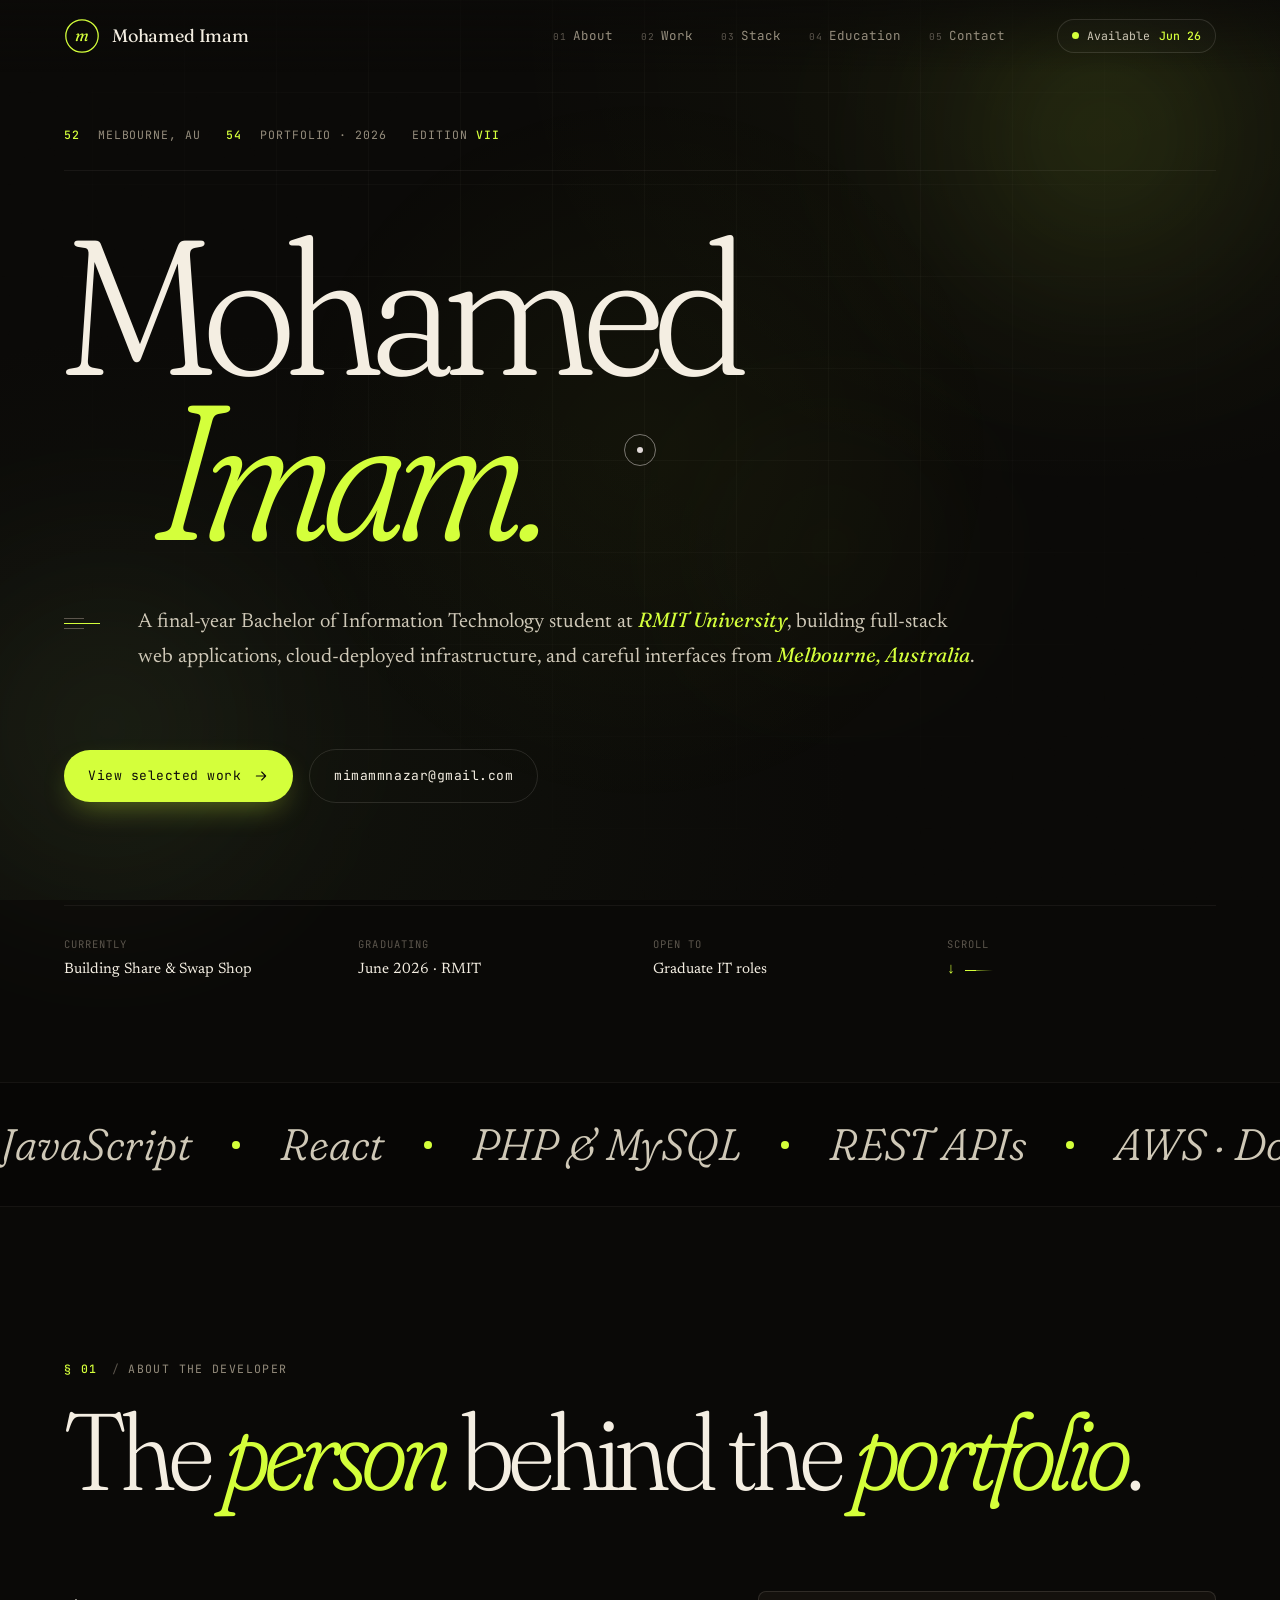
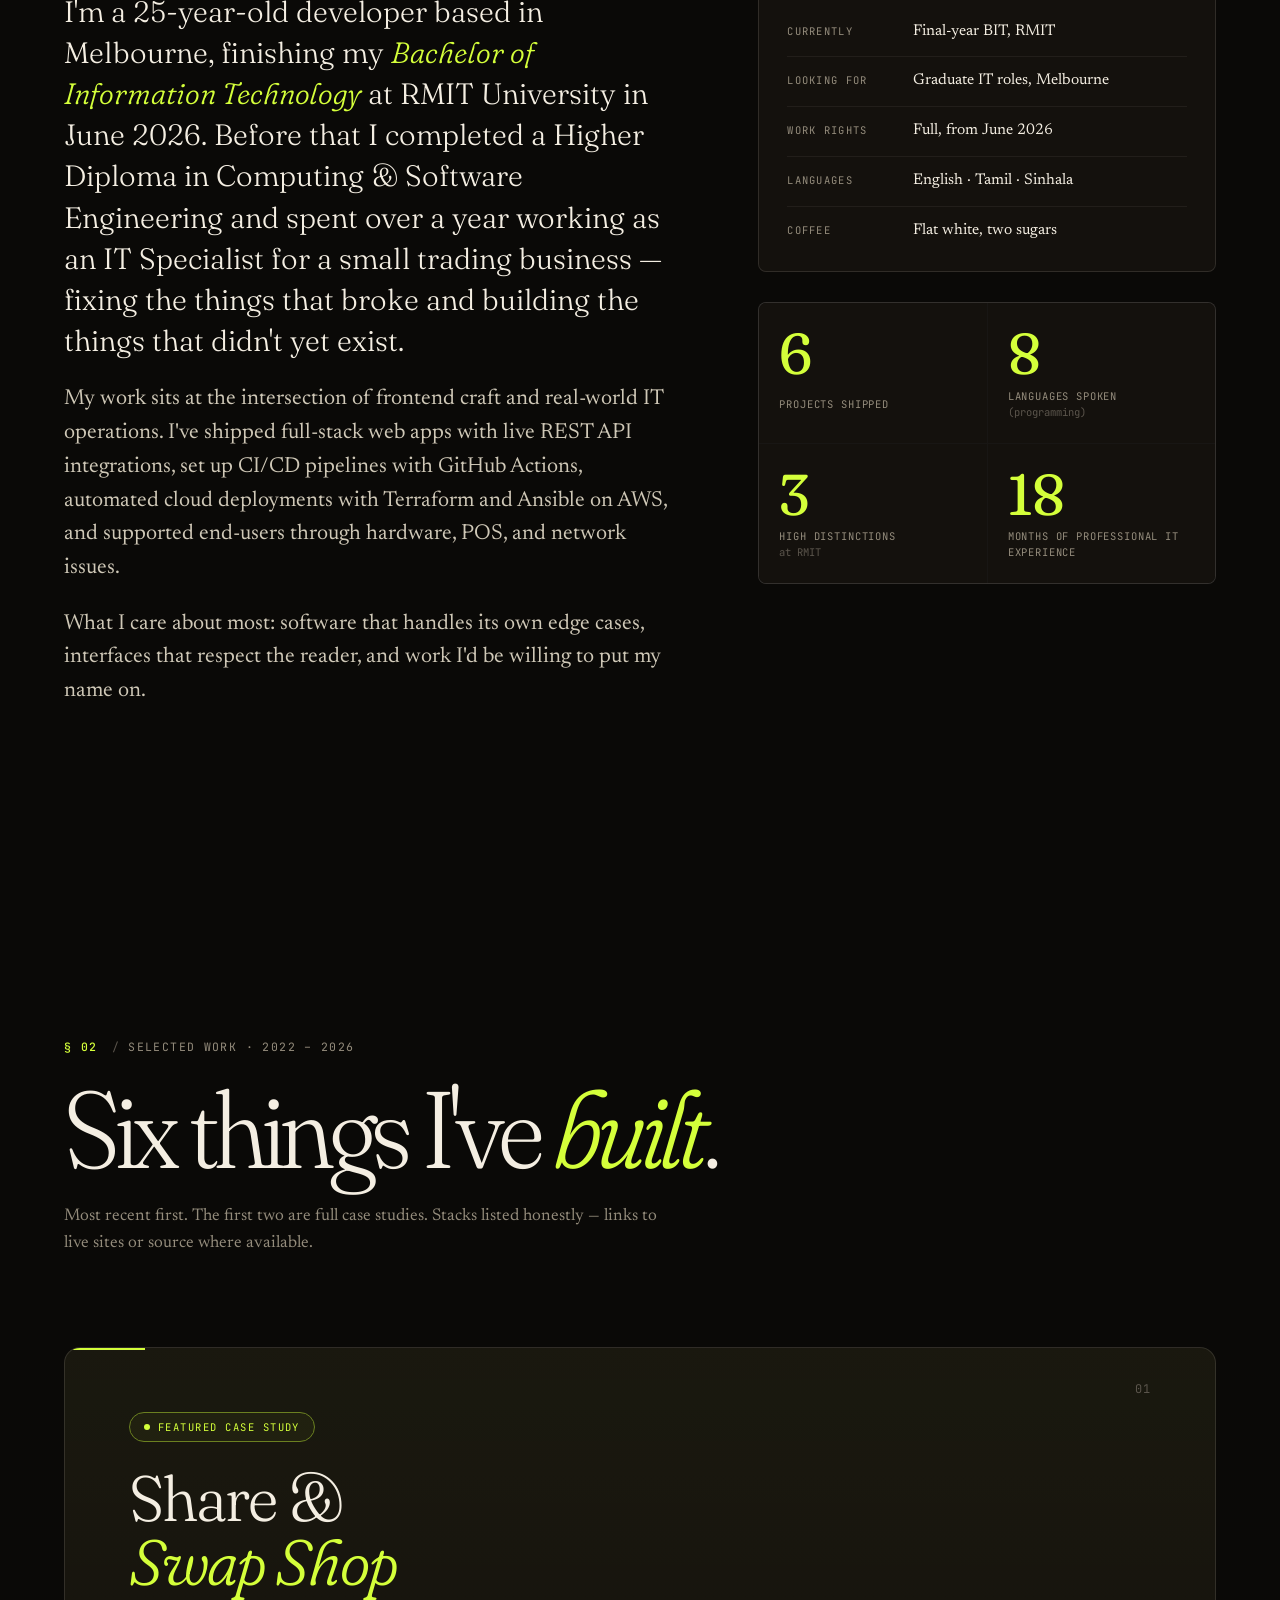
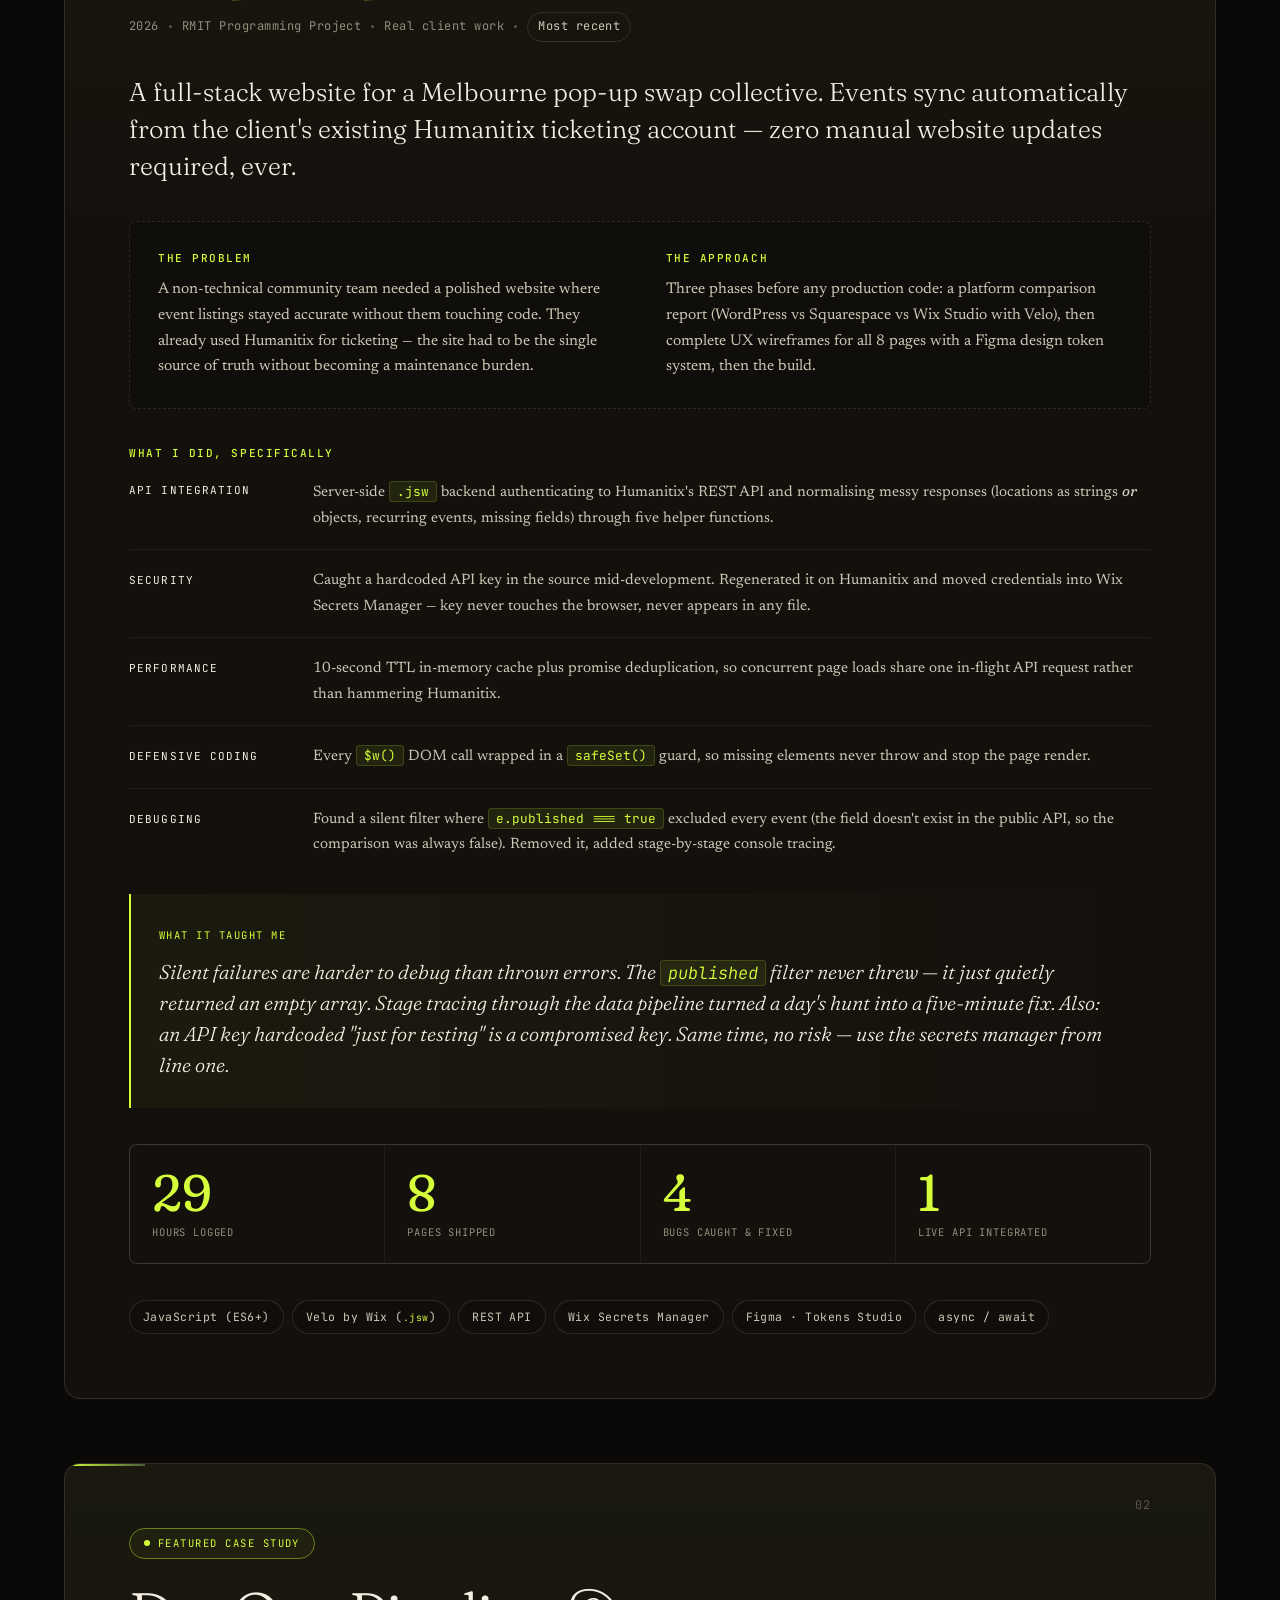
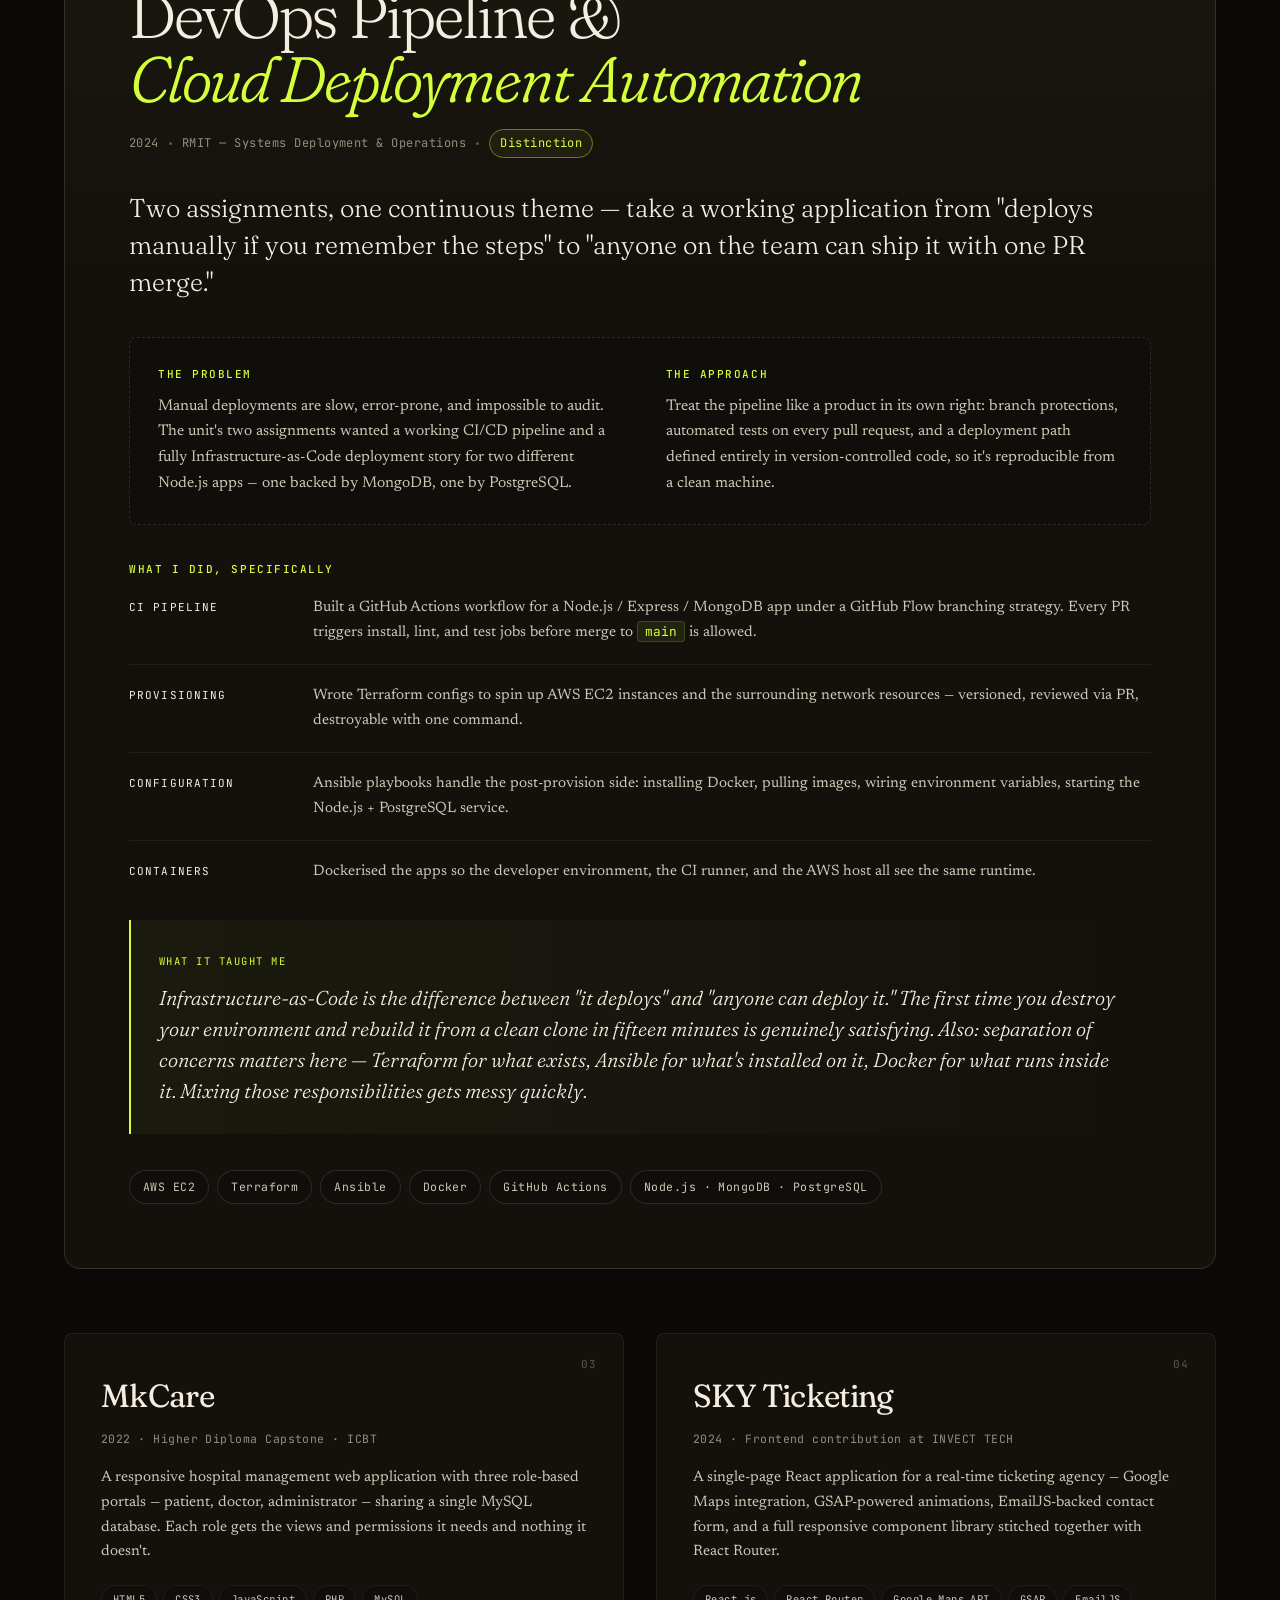
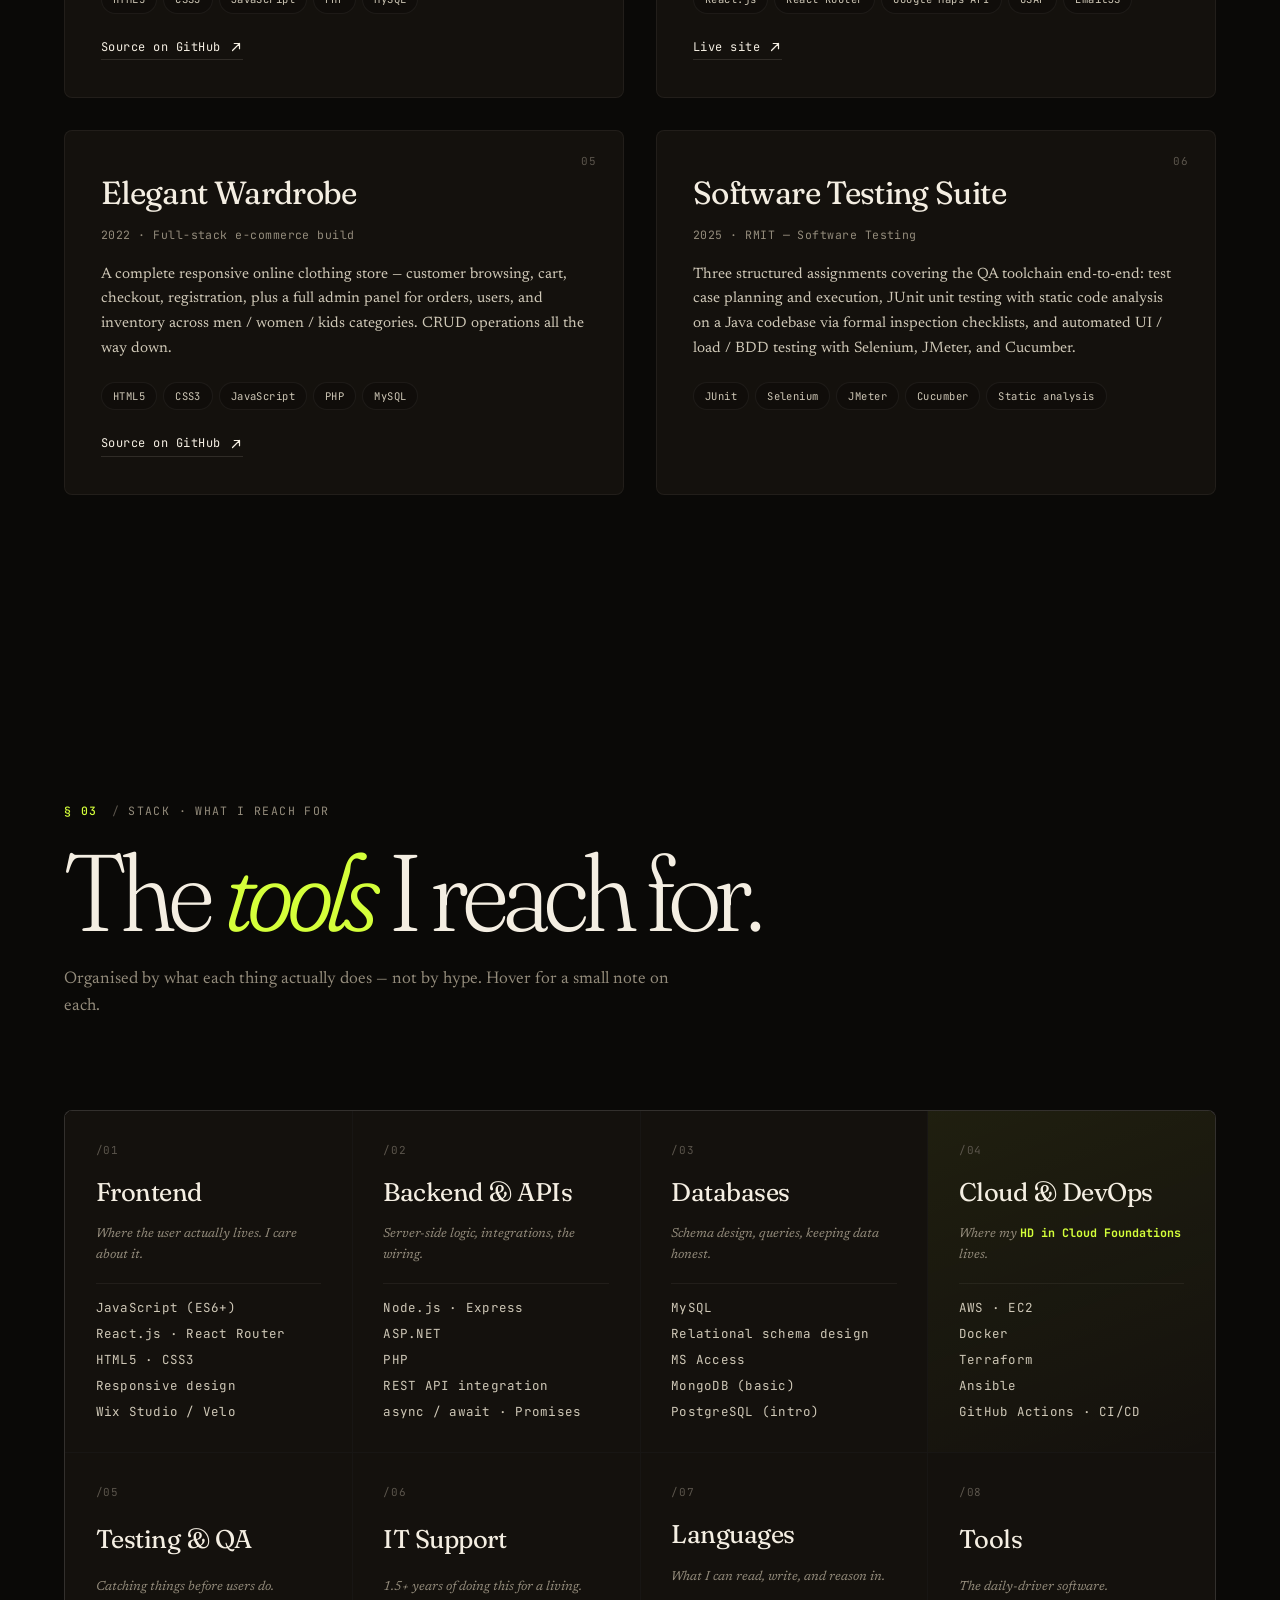
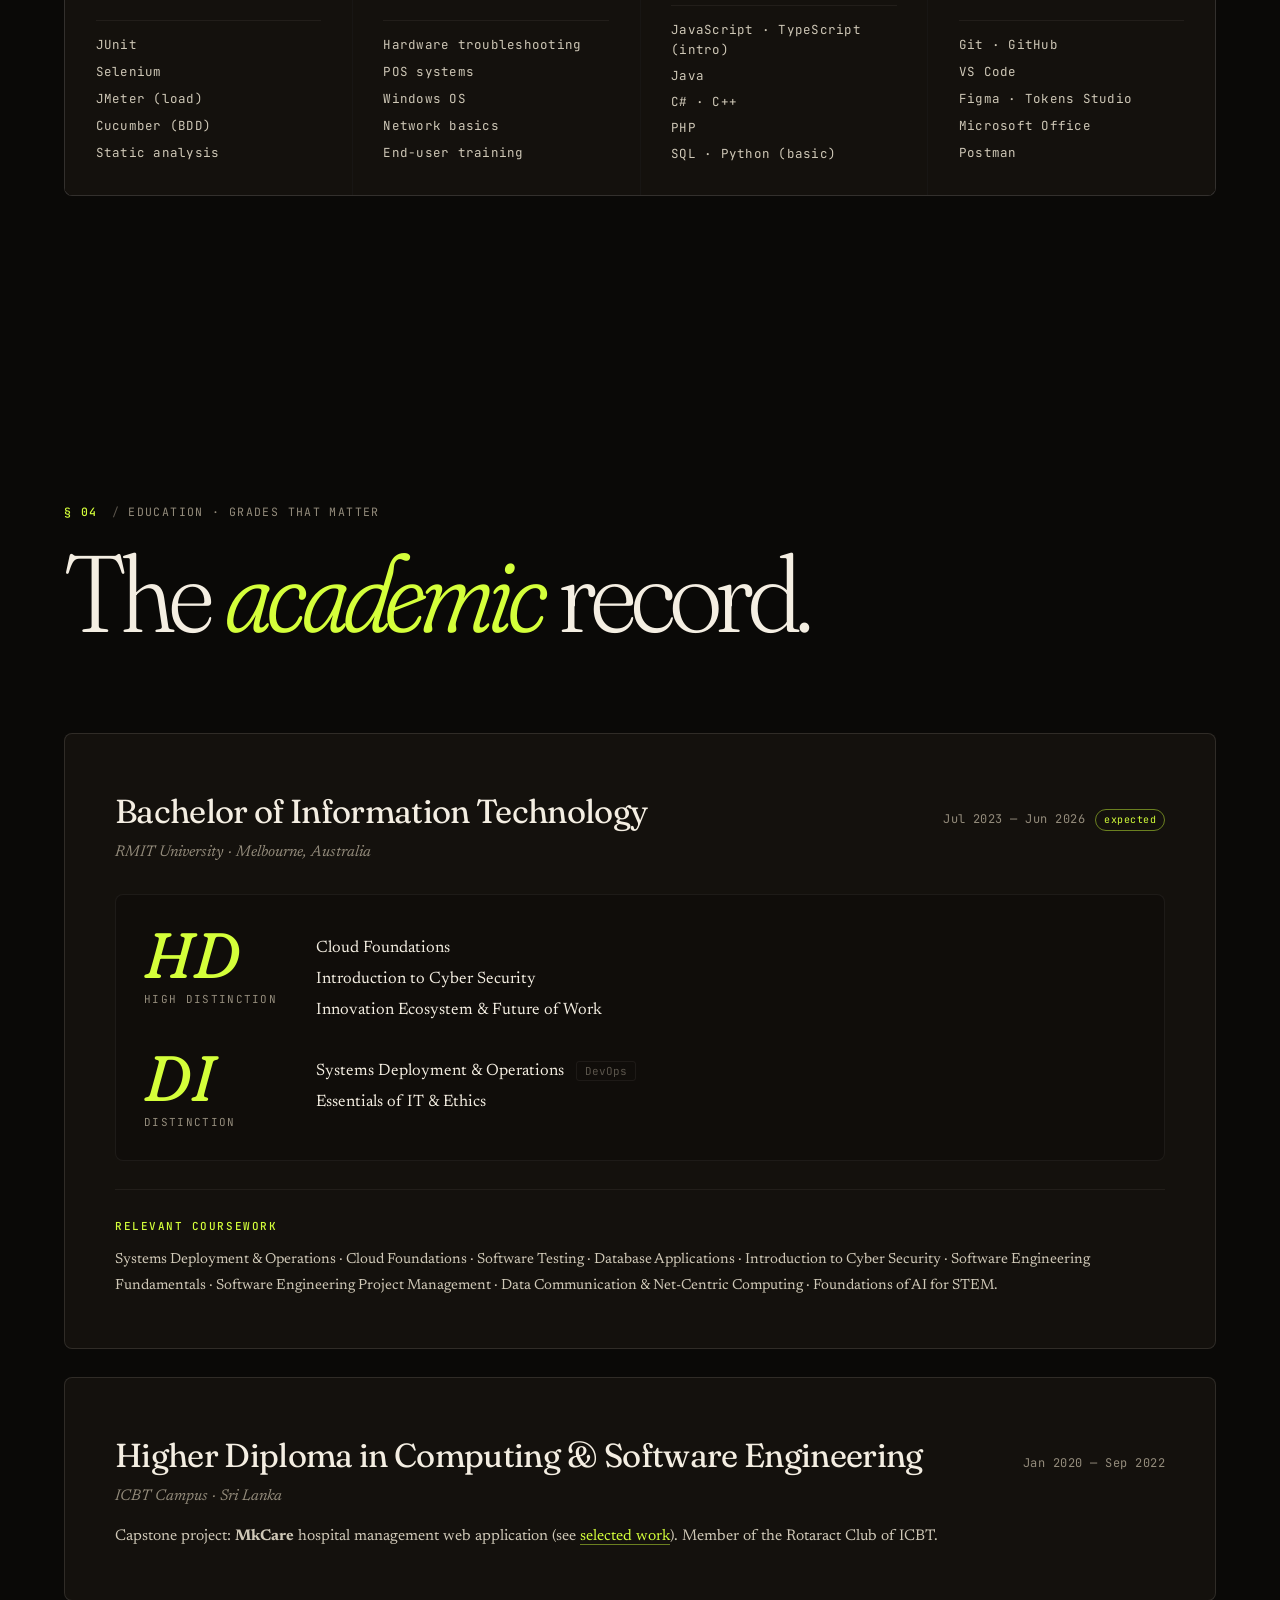
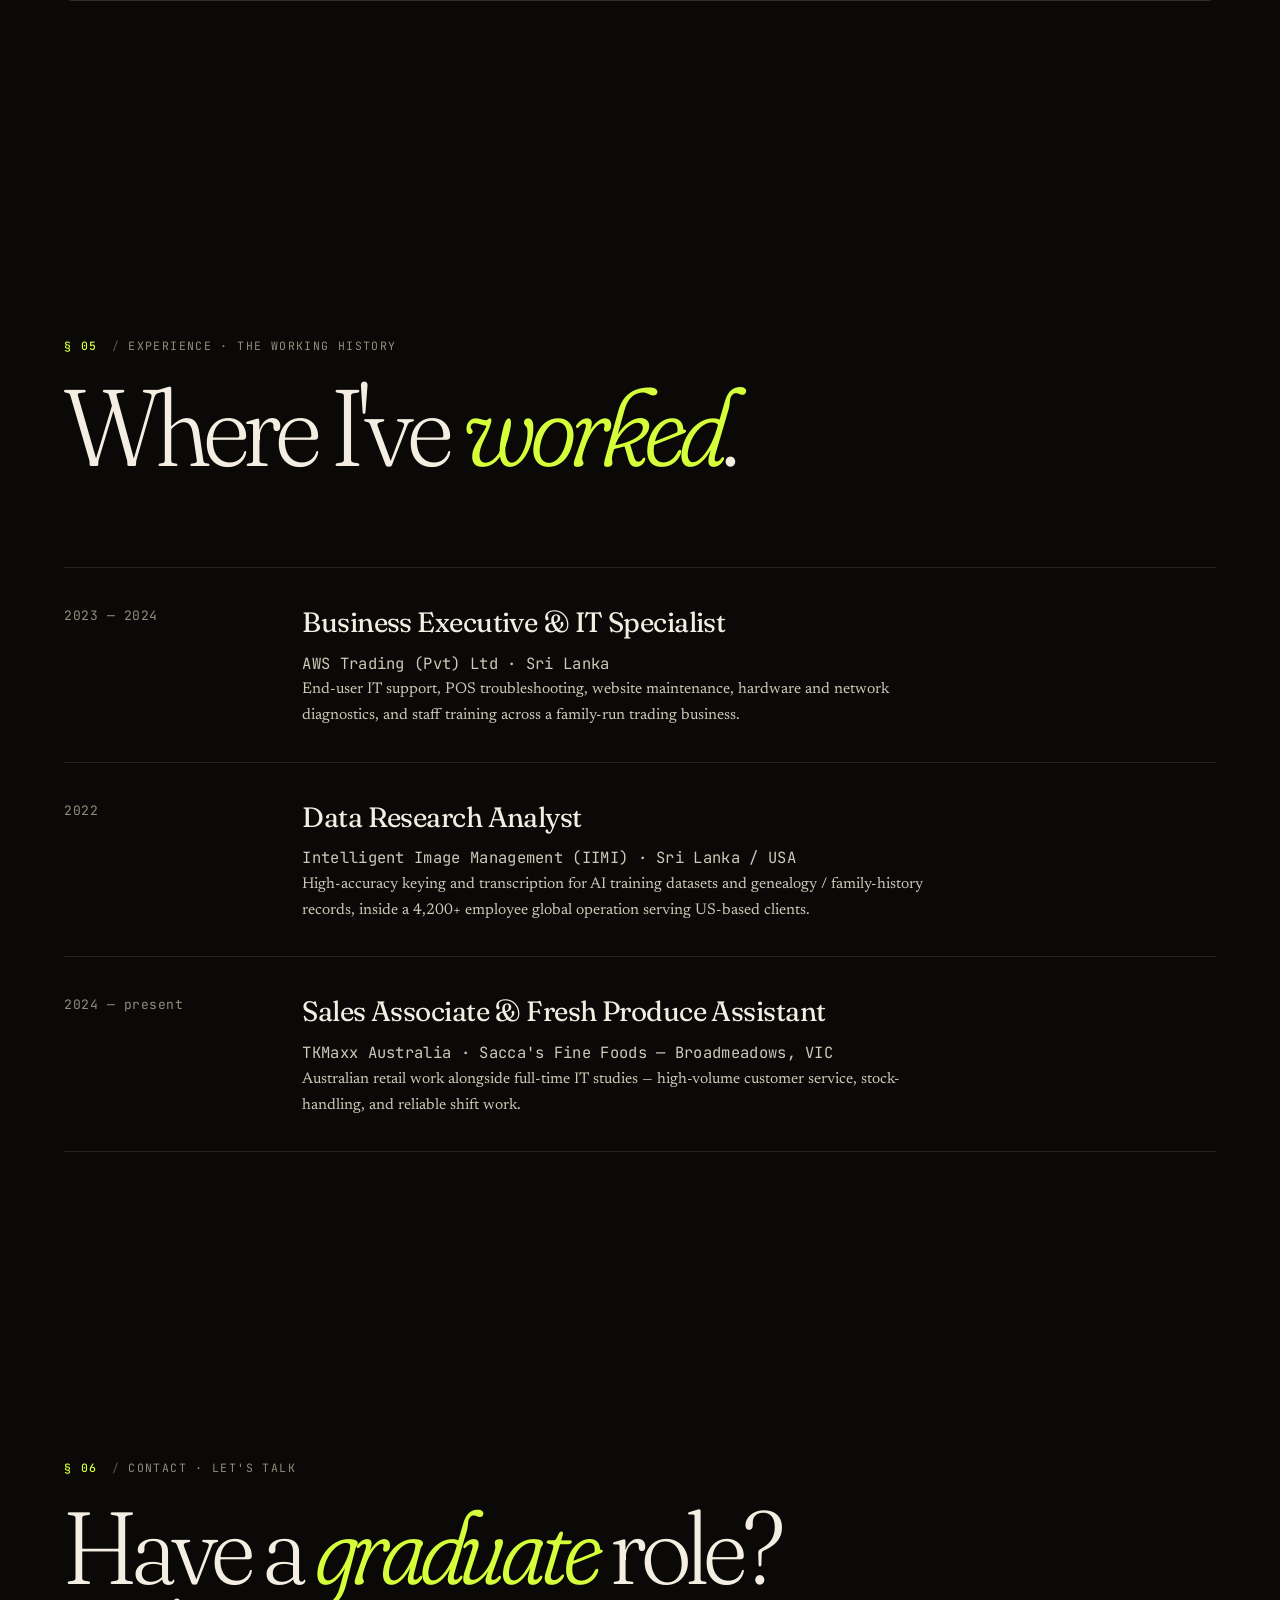
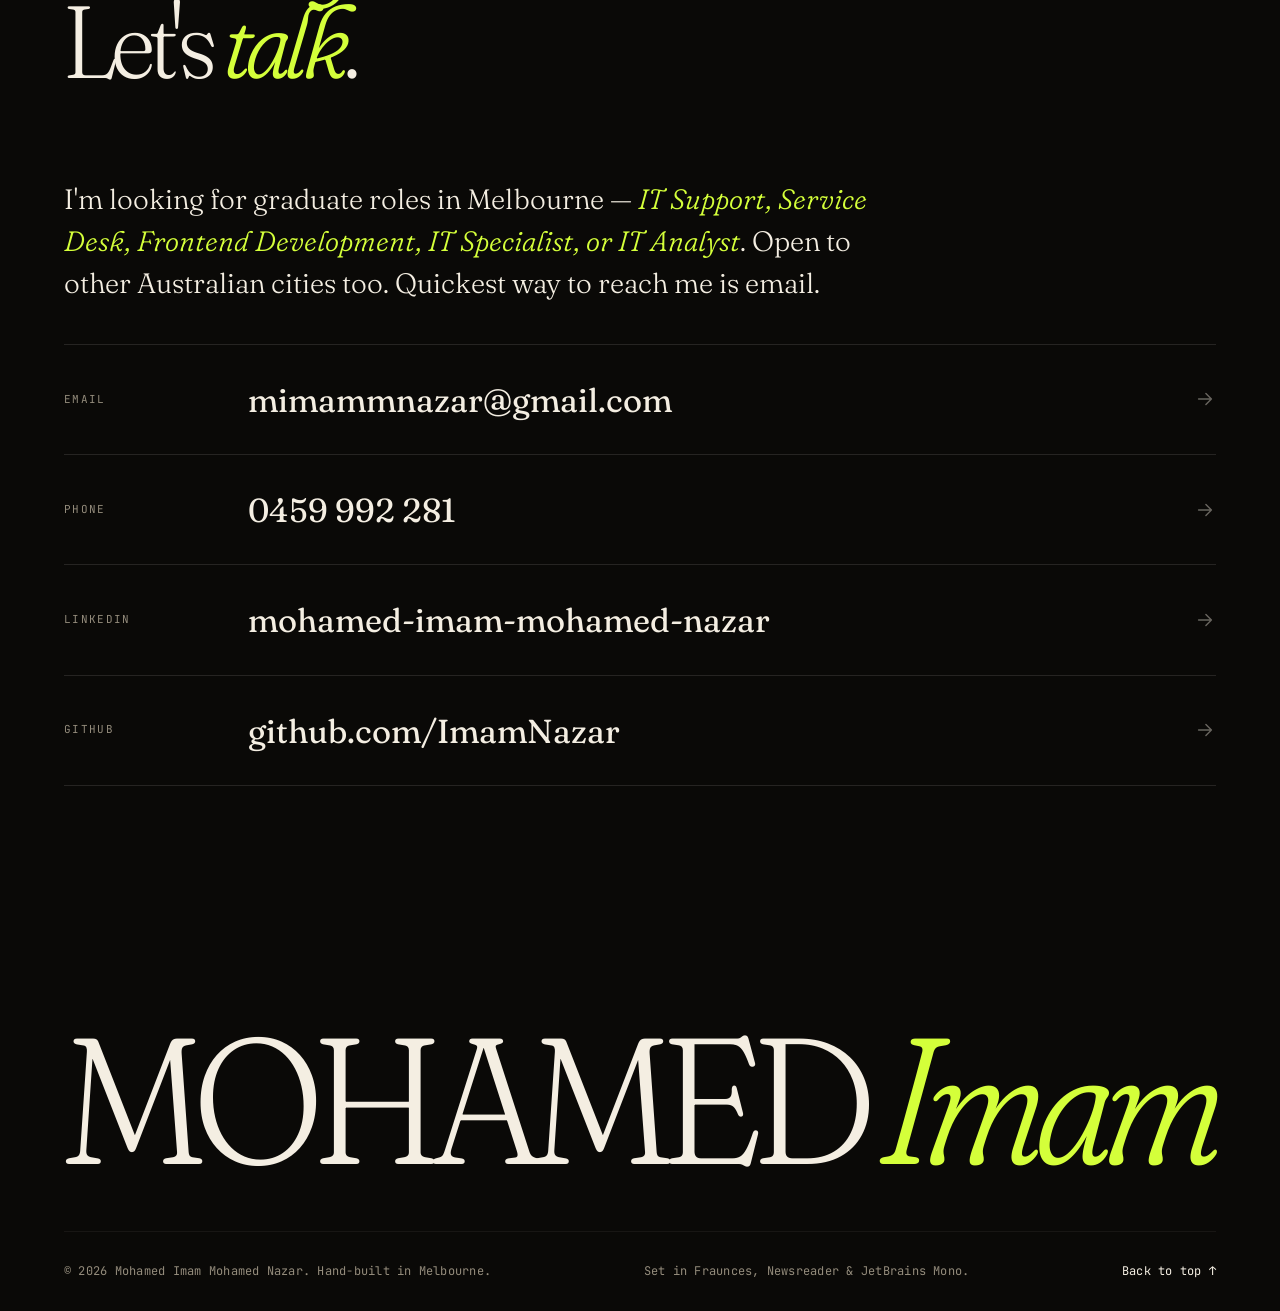
==== index.html @ 279f68ee "Add files via upload" ====
<!DOCTYPE html>
<html lang="en">
<head>
  <meta charset="UTF-8" />
  <meta name="viewport" content="width=device-width, initial-scale=1.0" />
  <meta name="description" content="Mohamed Imam — IT graduate from RMIT University (June 2026). Frontend, full-stack, and cloud projects from Melbourne, Australia." />
  <meta name="author" content="Mohamed Imam Mohamed Nazar" />
  <meta property="og:title" content="Mohamed Imam — IT Graduate · Melbourne" />
  <meta property="og:description" content="Frontend, full-stack & cloud projects from a final-year IT student at RMIT. Built with care in Melbourne." />
  <meta property="og:type" content="website" />
  <meta property="og:url" content="https://mohamed-imam.netlify.app/" />
  <meta name="theme-color" content="#0a0907" />
  <title>Mohamed Imam — IT Graduate · Frontend Developer · Melbourne</title>

  <link rel="icon" type="image/png" href="assets/images/tabicon.png" />

  <!-- Fonts: Fraunces (display, variable), Newsreader (body serif), JetBrains Mono (technical) -->
  <link rel="preconnect" href="https://fonts.googleapis.com" />
  <link rel="preconnect" href="https://fonts.gstatic.com" crossorigin />
  <link href="https://fonts.googleapis.com/css2?family=Fraunces:opsz,wght,SOFT@9..144,300..900,0..100&family=Newsreader:ital,opsz,wght@0,6..72,300..700;1,6..72,300..700&family=JetBrains+Mono:wght@400;500;600&display=swap" rel="stylesheet" />

  <link rel="stylesheet" href="assets/css/main.css" />
</head>
<body>

  <!-- Custom cursor -->
  <div class="cursor" aria-hidden="true">
    <div class="cursor__dot"></div>
    <div class="cursor__ring"></div>
  </div>

  <!-- Ambient mouse-tracking glow -->
  <div class="ambient" aria-hidden="true"></div>

  <!-- Page grain texture -->
  <div class="grain" aria-hidden="true"></div>

  <!-- Scroll progress -->
  <div class="progress" aria-hidden="true"><span></span></div>

  <!-- Loading screen -->
  <div class="loader" aria-hidden="true">
    <div class="loader__inner">
      <span class="loader__name">Mohamed Imam</span>
      <span class="loader__counter">000</span>
    </div>
  </div>

  <!-- ============================================================ -->
  <!-- NAVIGATION -->
  <!-- ============================================================ -->
  <header class="nav">
    <div class="nav__inner">
      <a href="#top" class="nav__brand" data-hover>
        <svg class="nav__brand-mark" viewBox="0 0 40 40" aria-hidden="true">
          <circle cx="20" cy="20" r="18" fill="none" stroke="currentColor" stroke-width="1.4"/>
          <text x="20" y="26" text-anchor="middle" font-family="Fraunces" font-style="italic" font-size="18" fill="currentColor">m</text>
        </svg>
        <span class="nav__brand-text">Mohamed Imam</span>
      </a>

      <nav class="nav__links" aria-label="Primary">
        <a href="#about"     data-nav data-hover><span class="nav__num">01</span><span>About</span></a>
        <a href="#work"      data-nav data-hover><span class="nav__num">02</span><span>Work</span></a>
        <a href="#stack"     data-nav data-hover><span class="nav__num">03</span><span>Stack</span></a>
        <a href="#education" data-nav data-hover><span class="nav__num">04</span><span>Education</span></a>
        <a href="#contact"   data-nav data-hover><span class="nav__num">05</span><span>Contact</span></a>
      </nav>

      <div class="nav__status" data-hover>
        <span class="nav__status-dot" aria-hidden="true"></span>
        <span class="nav__status-text">Available <em>Jun 26</em></span>
      </div>
    </div>
  </header>

  <main id="top">

  <!-- ============================================================ -->
  <!-- HERO -->
  <!-- ============================================================ -->
  <section class="hero">
    <div class="hero__bg" aria-hidden="true">
      <div class="hero__orb hero__orb--1"></div>
      <div class="hero__orb hero__orb--2"></div>
      <div class="hero__orb hero__orb--3"></div>
    </div>

    <div class="hero__grid">
      <!-- Top bar with meta -->
      <div class="hero__topbar">
        <span class="hero__meta-item"><em>52</em> Melbourne, AU</span>
        <span class="hero__meta-item"><em>54</em> Portfolio · 2026</span>
        <span class="hero__meta-item">Edition <em>VII</em></span>
      </div>

      <!-- The big name -->
      <h1 class="hero__title">
        <span class="hero__title-line">
          <span class="hero__char" data-char>M</span><span class="hero__char" data-char>o</span><span class="hero__char" data-char>h</span><span class="hero__char" data-char>a</span><span class="hero__char" data-char>m</span><span class="hero__char" data-char>e</span><span class="hero__char" data-char>d</span>
        </span>
        <span class="hero__title-line hero__title-line--italic">
          <span class="hero__char" data-char>I</span><span class="hero__char" data-char>m</span><span class="hero__char" data-char>a</span><span class="hero__char" data-char>m</span><span class="hero__char" data-char>.</span>
        </span>
      </h1>

      <!-- Subtitle / strapline -->
      <div class="hero__strap">
        <div class="hero__strap-divider" aria-hidden="true">
          <span></span><span></span><span></span>
        </div>
        <p class="hero__strap-text">
          <span class="word-reveal">A</span>
          <span class="word-reveal">final-year</span>
          <span class="word-reveal">Bachelor</span>
          <span class="word-reveal">of</span>
          <span class="word-reveal">Information</span>
          <span class="word-reveal">Technology</span>
          <span class="word-reveal">student</span>
          <span class="word-reveal">at</span>
          <span class="word-reveal accent">RMIT&nbsp;University</span>,
          <span class="word-reveal">building</span>
          <span class="word-reveal">full-stack</span>
          <span class="word-reveal">web&nbsp;applications</span>,
          <span class="word-reveal">cloud-deployed</span>
          <span class="word-reveal">infrastructure</span>,
          <span class="word-reveal">and</span>
          <span class="word-reveal">careful</span>
          <span class="word-reveal">interfaces</span>
          <span class="word-reveal">from</span>
          <span class="word-reveal accent">Melbourne,&nbsp;Australia</span>.
        </p>
      </div>

      <!-- Hero action row -->
      <div class="hero__actions">
        <a href="#work" class="cta cta--primary" data-hover data-magnetic>
          <span class="cta__bg" aria-hidden="true"></span>
          <span class="cta__label">View selected work</span>
          <svg class="cta__arrow" viewBox="0 0 24 24" aria-hidden="true">
            <path d="M5 12h14M13 6l6 6-6 6" fill="none" stroke="currentColor" stroke-width="1.6" stroke-linecap="round" stroke-linejoin="round"/>
          </svg>
        </a>
        <a href="mailto:mimammnazar@gmail.com" class="cta cta--ghost" data-hover data-magnetic>
          <span class="cta__label">mimammnazar@gmail.com</span>
        </a>
      </div>

      <!-- Footer index of hero -->
      <div class="hero__footer">
        <div class="hero__footer-col">
          <span class="hero__footer-label">Currently</span>
          <span class="hero__footer-value">Building Share &amp; Swap Shop</span>
        </div>
        <div class="hero__footer-col">
          <span class="hero__footer-label">Graduating</span>
          <span class="hero__footer-value">June 2026 · RMIT</span>
        </div>
        <div class="hero__footer-col">
          <span class="hero__footer-label">Open to</span>
          <span class="hero__footer-value">Graduate IT roles</span>
        </div>
        <div class="hero__footer-col">
          <span class="hero__footer-label">Scroll</span>
          <span class="hero__footer-value hero__footer-value--scroll">
            ↓<span></span>
          </span>
        </div>
      </div>
    </div>
  </section>

  <!-- ============================================================ -->
  <!-- MARQUEE STRIP -->
  <!-- ============================================================ -->
  <div class="strip" aria-hidden="true">
    <div class="strip__track">
      <span>JavaScript</span><i></i>
      <span>React</span><i></i>
      <span>PHP &amp; MySQL</span><i></i>
      <span>REST APIs</span><i></i>
      <span>AWS · Docker · Terraform</span><i></i>
      <span>CI/CD with GitHub Actions</span><i></i>
      <span>QA · JUnit · Selenium · JMeter</span><i></i>
      <span>IT Support &amp; POS Systems</span><i></i>
      <span>JavaScript</span><i></i>
      <span>React</span><i></i>
      <span>PHP &amp; MySQL</span><i></i>
      <span>REST APIs</span><i></i>
      <span>AWS · Docker · Terraform</span><i></i>
      <span>CI/CD with GitHub Actions</span><i></i>
      <span>QA · JUnit · Selenium · JMeter</span><i></i>
      <span>IT Support &amp; POS Systems</span><i></i>
    </div>
  </div>

  <!-- ============================================================ -->
  <!-- ABOUT -->
  <!-- ============================================================ -->
  <section id="about" class="section section--about">
    <div class="section__head">
      <div class="section__head-meta">
        <span class="section__num">§ 01</span>
        <span class="section__label">About the developer</span>
      </div>
      <h2 class="section__title">
        <span data-reveal>The</span>
        <span data-reveal><em>person</em></span>
        <span data-reveal>behind</span>
        <span data-reveal>the</span>
        <span data-reveal><em>portfolio</em>.</span>
      </h2>
    </div>

    <div class="about">
      <div class="about__lead" data-reveal>
        <p>
          I'm a 25-year-old developer based in Melbourne, finishing my
          <span class="emphasis">Bachelor of Information Technology</span> at RMIT University in June 2026.
          Before that I completed a Higher Diploma in Computing &amp; Software Engineering and spent over a
          year working as an IT Specialist for a small trading business — fixing the things that broke and
          building the things that didn't yet exist.
        </p>
        <p>
          My work sits at the intersection of frontend craft and real-world IT operations. I've shipped
          full-stack web apps with live REST API integrations, set up CI/CD pipelines with GitHub Actions,
          automated cloud deployments with Terraform and Ansible on AWS, and supported end-users through
          hardware, POS, and network issues.
        </p>
        <p>
          What I care about most: software that handles its own edge cases, interfaces that respect the
          reader, and work I'd be willing to put my name on.
        </p>
      </div>

      <aside class="about__panel" data-reveal>
        <div class="panel">
          <div class="panel__row">
            <span class="panel__key">Currently</span>
            <span class="panel__val">Final-year BIT, RMIT</span>
          </div>
          <div class="panel__row">
            <span class="panel__key">Looking for</span>
            <span class="panel__val">Graduate IT roles, Melbourne</span>
          </div>
          <div class="panel__row">
            <span class="panel__key">Work rights</span>
            <span class="panel__val">Full, from June 2026</span>
          </div>
          <div class="panel__row">
            <span class="panel__key">Languages</span>
            <span class="panel__val">English · Tamil · Sinhala</span>
          </div>
          <div class="panel__row">
            <span class="panel__key">Coffee</span>
            <span class="panel__val">Flat white, two sugars</span>
          </div>
        </div>

        <!-- Animated stats -->
        <div class="stats" data-reveal>
          <div class="stat">
            <span class="stat__num" data-count="6">0</span>
            <span class="stat__lbl">Projects shipped</span>
          </div>
          <div class="stat">
            <span class="stat__num" data-count="8" data-prefix="">0</span>
            <span class="stat__lbl">Languages spoken<br/><em>(programming)</em></span>
          </div>
          <div class="stat">
            <span class="stat__num" data-count="3" data-suffix="">0</span>
            <span class="stat__lbl">High Distinctions<br/><em>at RMIT</em></span>
          </div>
          <div class="stat">
            <span class="stat__num" data-count="18">0</span>
            <span class="stat__lbl">Months of professional IT experience</span>
          </div>
        </div>
      </aside>
    </div>
  </section>

  <!-- ============================================================ -->
  <!-- SELECTED WORK -->
  <!-- ============================================================ -->
  <section id="work" class="section section--work">
    <div class="section__head">
      <div class="section__head-meta">
        <span class="section__num">§ 02</span>
        <span class="section__label">Selected work · 2022 – 2026</span>
      </div>
      <h2 class="section__title">
        <span data-reveal>Six</span>
        <span data-reveal>things</span>
        <span data-reveal>I've</span>
        <span data-reveal><em>built</em>.</span>
      </h2>
      <p class="section__lede" data-reveal>
        Most recent first. The first two are full case studies. Stacks listed honestly — links to live
        sites or source where available.
      </p>
    </div>

    <!-- ─────────────  Featured case study #1: SaSS  ───────────── -->
    <article class="case" data-reveal>
      <header class="case__hdr">
        <div class="case__index">01</div>
        <span class="case__tag"><span></span>Featured case study</span>
        <h3 class="case__title">
          <span>Share &amp;</span>
          <span><em>Swap Shop</em></span>
        </h3>
        <div class="case__meta">
          <span>2026</span><i></i>
          <span>RMIT Programming Project</span><i></i>
          <span>Real client work</span><i></i>
          <span class="case__meta-pin">Most recent</span>
        </div>
      </header>

      <p class="case__summary">
        A full-stack website for a Melbourne pop-up swap collective. Events sync automatically from the
        client's existing Humanitix ticketing account — zero manual website updates required, ever.
      </p>

      <div class="case__cols">
        <div class="case__col">
          <h4 class="case__h">The problem</h4>
          <p>
            A non-technical community team needed a polished website where event listings stayed accurate
            without them touching code. They already used Humanitix for ticketing — the site had to be the
            single source of truth without becoming a maintenance burden.
          </p>
        </div>
        <div class="case__col">
          <h4 class="case__h">The approach</h4>
          <p>
            Three phases before any production code: a platform comparison report (WordPress vs Squarespace
            vs Wix Studio with Velo), then complete UX wireframes for all 8 pages with a Figma design token
            system, then the build.
          </p>
        </div>
      </div>

      <div class="case__doing">
        <h4 class="case__h">What I did, specifically</h4>
        <ol class="case__list">
          <li>
            <span class="case__lk">API integration</span>
            <span class="case__lv">Server-side <code>.jsw</code> backend authenticating to Humanitix's REST API and normalising messy responses (locations as strings <em>or</em> objects, recurring events, missing fields) through five helper functions.</span>
          </li>
          <li>
            <span class="case__lk">Security</span>
            <span class="case__lv">Caught a hardcoded API key in the source mid-development. Regenerated it on Humanitix and moved credentials into Wix Secrets Manager — key never touches the browser, never appears in any file.</span>
          </li>
          <li>
            <span class="case__lk">Performance</span>
            <span class="case__lv">10-second TTL in-memory cache plus promise deduplication, so concurrent page loads share one in-flight API request rather than hammering Humanitix.</span>
          </li>
          <li>
            <span class="case__lk">Defensive coding</span>
            <span class="case__lv">Every <code>$w()</code> DOM call wrapped in a <code>safeSet()</code> guard, so missing elements never throw and stop the page render.</span>
          </li>
          <li>
            <span class="case__lk">Debugging</span>
            <span class="case__lv">Found a silent filter where <code>e.published === true</code> excluded every event (the field doesn't exist in the public API, so the comparison was always false). Removed it, added stage-by-stage console tracing.</span>
          </li>
        </ol>
      </div>

      <div class="case__lesson" data-reveal>
        <span class="case__lesson-pin">What it taught me</span>
        <p>
          Silent failures are harder to debug than thrown errors. The <code>published</code> filter never
          threw — it just quietly returned an empty array. Stage tracing through the data pipeline turned
          a day's hunt into a five-minute fix. Also: an API key hardcoded "just for testing" is a
          compromised key. Same time, no risk — use the secrets manager from line one.
        </p>
      </div>

      <div class="case__numbers">
        <div class="num"><span class="num__v">29</span><span class="num__l">Hours logged</span></div>
        <div class="num"><span class="num__v">8</span><span class="num__l">Pages shipped</span></div>
        <div class="num"><span class="num__v">4</span><span class="num__l">Bugs caught &amp; fixed</span></div>
        <div class="num"><span class="num__v">1</span><span class="num__l">Live API integrated</span></div>
      </div>

      <ul class="case__stack" role="list">
        <li>JavaScript (ES6+)</li>
        <li>Velo by Wix (<code>.jsw</code>)</li>
        <li>REST API</li>
        <li>Wix Secrets Manager</li>
        <li>Figma · Tokens Studio</li>
        <li>async / await</li>
      </ul>
    </article>

    <!-- ─────────────  Featured case study #2: DevOps  ───────────── -->
    <article class="case case--alt" data-reveal>
      <header class="case__hdr">
        <div class="case__index">02</div>
        <span class="case__tag"><span></span>Featured case study</span>
        <h3 class="case__title">
          <span>DevOps Pipeline &amp;</span>
          <span><em>Cloud Deployment Automation</em></span>
        </h3>
        <div class="case__meta">
          <span>2024</span><i></i>
          <span>RMIT — Systems Deployment &amp; Operations</span><i></i>
          <span class="case__meta-pin case__meta-pin--gold">Distinction</span>
        </div>
      </header>

      <p class="case__summary">
        Two assignments, one continuous theme — take a working application from "deploys manually if you
        remember the steps" to "anyone on the team can ship it with one PR merge."
      </p>

      <div class="case__cols">
        <div class="case__col">
          <h4 class="case__h">The problem</h4>
          <p>
            Manual deployments are slow, error-prone, and impossible to audit. The unit's two assignments
            wanted a working CI/CD pipeline and a fully Infrastructure-as-Code deployment story for two
            different Node.js apps — one backed by MongoDB, one by PostgreSQL.
          </p>
        </div>
        <div class="case__col">
          <h4 class="case__h">The approach</h4>
          <p>
            Treat the pipeline like a product in its own right: branch protections, automated tests on
            every pull request, and a deployment path defined entirely in version-controlled code, so
            it's reproducible from a clean machine.
          </p>
        </div>
      </div>

      <div class="case__doing">
        <h4 class="case__h">What I did, specifically</h4>
        <ol class="case__list">
          <li>
            <span class="case__lk">CI pipeline</span>
            <span class="case__lv">Built a GitHub Actions workflow for a Node.js / Express / MongoDB app under a GitHub Flow branching strategy. Every PR triggers install, lint, and test jobs before merge to <code>main</code> is allowed.</span>
          </li>
          <li>
            <span class="case__lk">Provisioning</span>
            <span class="case__lv">Wrote Terraform configs to spin up AWS EC2 instances and the surrounding network resources — versioned, reviewed via PR, destroyable with one command.</span>
          </li>
          <li>
            <span class="case__lk">Configuration</span>
            <span class="case__lv">Ansible playbooks handle the post-provision side: installing Docker, pulling images, wiring environment variables, starting the Node.js + PostgreSQL service.</span>
          </li>
          <li>
            <span class="case__lk">Containers</span>
            <span class="case__lv">Dockerised the apps so the developer environment, the CI runner, and the AWS host all see the same runtime.</span>
          </li>
        </ol>
      </div>

      <div class="case__lesson" data-reveal>
        <span class="case__lesson-pin">What it taught me</span>
        <p>
          Infrastructure-as-Code is the difference between "it deploys" and "anyone can deploy it." The
          first time you destroy your environment and rebuild it from a clean clone in fifteen minutes is
          genuinely satisfying. Also: separation of concerns matters here — Terraform for what exists,
          Ansible for what's installed on it, Docker for what runs inside it. Mixing those responsibilities
          gets messy quickly.
        </p>
      </div>

      <ul class="case__stack" role="list">
        <li>AWS EC2</li>
        <li>Terraform</li>
        <li>Ansible</li>
        <li>Docker</li>
        <li>GitHub Actions</li>
        <li>Node.js · MongoDB · PostgreSQL</li>
      </ul>
    </article>

    <!-- ─────────────  Compact project cards  ───────────── -->
    <ul class="cards" role="list">
      <li class="card" data-reveal data-hover>
        <span class="card__num">03</span>
        <h3 class="card__title">MkCare</h3>
        <span class="card__meta">2022 · Higher Diploma Capstone · ICBT</span>
        <p class="card__body">
          A responsive hospital management web application with three role-based portals — patient, doctor,
          administrator — sharing a single MySQL database. Each role gets the views and permissions it
          needs and nothing it doesn't.
        </p>
        <ul class="card__stack" role="list">
          <li>HTML5</li><li>CSS3</li><li>JavaScript</li><li>PHP</li><li>MySQL</li>
        </ul>
        <a class="card__link" href="https://github.com/ImamNazar/MKCare_webApp" target="_blank" rel="noopener" data-hover>
          <span>Source on GitHub</span>
          <svg viewBox="0 0 16 16" width="14" height="14" aria-hidden="true"><path d="M4 12L12 4M12 4H6M12 4V10" stroke="currentColor" stroke-width="1.4" stroke-linecap="round" stroke-linejoin="round" fill="none"/></svg>
        </a>
      </li>

      <li class="card" data-reveal data-hover>
        <span class="card__num">04</span>
        <h3 class="card__title">SKY Ticketing</h3>
        <span class="card__meta">2024 · Frontend contribution at INVECT TECH</span>
        <p class="card__body">
          A single-page React application for a real-time ticketing agency — Google Maps integration,
          GSAP-powered animations, EmailJS-backed contact form, and a full responsive component library
          stitched together with React Router.
        </p>
        <ul class="card__stack" role="list">
          <li>React.js</li><li>React Router</li><li>Google Maps API</li><li>GSAP</li><li>EmailJS</li>
        </ul>
        <a class="card__link" href="https://sky-ticketing.com/" target="_blank" rel="noopener" data-hover>
          <span>Live site</span>
          <svg viewBox="0 0 16 16" width="14" height="14" aria-hidden="true"><path d="M4 12L12 4M12 4H6M12 4V10" stroke="currentColor" stroke-width="1.4" stroke-linecap="round" stroke-linejoin="round" fill="none"/></svg>
        </a>
      </li>

      <li class="card" data-reveal data-hover>
        <span class="card__num">05</span>
        <h3 class="card__title">Elegant Wardrobe</h3>
        <span class="card__meta">2022 · Full-stack e-commerce build</span>
        <p class="card__body">
          A complete responsive online clothing store — customer browsing, cart, checkout, registration,
          plus a full admin panel for orders, users, and inventory across men / women / kids categories.
          CRUD operations all the way down.
        </p>
        <ul class="card__stack" role="list">
          <li>HTML5</li><li>CSS3</li><li>JavaScript</li><li>PHP</li><li>MySQL</li>
        </ul>
        <a class="card__link" href="https://github.com/ImamNazar/ElegantWardrobe_webApp" target="_blank" rel="noopener" data-hover>
          <span>Source on GitHub</span>
          <svg viewBox="0 0 16 16" width="14" height="14" aria-hidden="true"><path d="M4 12L12 4M12 4H6M12 4V10" stroke="currentColor" stroke-width="1.4" stroke-linecap="round" stroke-linejoin="round" fill="none"/></svg>
        </a>
      </li>

      <li class="card" data-reveal data-hover>
        <span class="card__num">06</span>
        <h3 class="card__title">Software Testing Suite</h3>
        <span class="card__meta">2025 · RMIT — Software Testing</span>
        <p class="card__body">
          Three structured assignments covering the QA toolchain end-to-end: test case planning and
          execution, JUnit unit testing with static code analysis on a Java codebase via formal inspection
          checklists, and automated UI / load / BDD testing with Selenium, JMeter, and Cucumber.
        </p>
        <ul class="card__stack" role="list">
          <li>JUnit</li><li>Selenium</li><li>JMeter</li><li>Cucumber</li><li>Static analysis</li>
        </ul>
      </li>
    </ul>
  </section>

  <!-- ============================================================ -->
  <!-- STACK -->
  <!-- ============================================================ -->
  <section id="stack" class="section section--stack">
    <div class="section__head">
      <div class="section__head-meta">
        <span class="section__num">§ 03</span>
        <span class="section__label">Stack · what I reach for</span>
      </div>
      <h2 class="section__title">
        <span data-reveal>The</span>
        <span data-reveal><em>tools</em></span>
        <span data-reveal>I</span>
        <span data-reveal>reach</span>
        <span data-reveal>for.</span>
      </h2>
      <p class="section__lede" data-reveal>
        Organised by what each thing actually does — not by hype. Hover for a small note on each.
      </p>
    </div>

    <div class="stack-grid">
      <div class="stack-cell" data-reveal data-hover>
        <span class="stack-cell__num">/01</span>
        <h3>Frontend</h3>
        <p>Where the user actually lives. I care about it.</p>
        <ul role="list">
          <li>JavaScript (ES6+)</li>
          <li>React.js · React Router</li>
          <li>HTML5 · CSS3</li>
          <li>Responsive design</li>
          <li>Wix Studio / Velo</li>
        </ul>
      </div>

      <div class="stack-cell" data-reveal data-hover>
        <span class="stack-cell__num">/02</span>
        <h3>Backend &amp; APIs</h3>
        <p>Server-side logic, integrations, the wiring.</p>
        <ul role="list">
          <li>Node.js · Express</li>
          <li>ASP.NET</li>
          <li>PHP</li>
          <li>REST API integration</li>
          <li>async / await · Promises</li>
        </ul>
      </div>

      <div class="stack-cell" data-reveal data-hover>
        <span class="stack-cell__num">/03</span>
        <h3>Databases</h3>
        <p>Schema design, queries, keeping data honest.</p>
        <ul role="list">
          <li>MySQL</li>
          <li>Relational schema design</li>
          <li>MS Access</li>
          <li>MongoDB (basic)</li>
          <li>PostgreSQL (intro)</li>
        </ul>
      </div>

      <div class="stack-cell stack-cell--accent" data-reveal data-hover>
        <span class="stack-cell__num">/04</span>
        <h3>Cloud &amp; DevOps</h3>
        <p>Where my <strong>HD in Cloud Foundations</strong> lives.</p>
        <ul role="list">
          <li>AWS · EC2</li>
          <li>Docker</li>
          <li>Terraform</li>
          <li>Ansible</li>
          <li>GitHub Actions · CI/CD</li>
        </ul>
      </div>

      <div class="stack-cell" data-reveal data-hover>
        <span class="stack-cell__num">/05</span>
        <h3>Testing &amp; QA</h3>
        <p>Catching things before users do.</p>
        <ul role="list">
          <li>JUnit</li>
          <li>Selenium</li>
          <li>JMeter (load)</li>
          <li>Cucumber (BDD)</li>
          <li>Static analysis</li>
        </ul>
      </div>

      <div class="stack-cell" data-reveal data-hover>
        <span class="stack-cell__num">/06</span>
        <h3>IT Support</h3>
        <p>1.5+ years of doing this for a living.</p>
        <ul role="list">
          <li>Hardware troubleshooting</li>
          <li>POS systems</li>
          <li>Windows OS</li>
          <li>Network basics</li>
          <li>End-user training</li>
        </ul>
      </div>

      <div class="stack-cell" data-reveal data-hover>
        <span class="stack-cell__num">/07</span>
        <h3>Languages</h3>
        <p>What I can read, write, and reason in.</p>
        <ul role="list">
          <li>JavaScript · TypeScript (intro)</li>
          <li>Java</li>
          <li>C# · C++</li>
          <li>PHP</li>
          <li>SQL · Python (basic)</li>
        </ul>
      </div>

      <div class="stack-cell" data-reveal data-hover>
        <span class="stack-cell__num">/08</span>
        <h3>Tools</h3>
        <p>The daily-driver software.</p>
        <ul role="list">
          <li>Git · GitHub</li>
          <li>VS Code</li>
          <li>Figma · Tokens Studio</li>
          <li>Microsoft Office</li>
          <li>Postman</li>
        </ul>
      </div>
    </div>
  </section>

  <!-- ============================================================ -->
  <!-- EDUCATION -->
  <!-- ============================================================ -->
  <section id="education" class="section section--edu">
    <div class="section__head">
      <div class="section__head-meta">
        <span class="section__num">§ 04</span>
        <span class="section__label">Education · grades that matter</span>
      </div>
      <h2 class="section__title">
        <span data-reveal>The</span>
        <span data-reveal><em>academic</em></span>
        <span data-reveal>record.</span>
      </h2>
    </div>

    <div class="edu" data-reveal>
      <header class="edu__hdr">
        <div>
          <h3 class="edu__title">Bachelor of Information Technology</h3>
          <p class="edu__where">RMIT University · Melbourne, Australia</p>
        </div>
        <div class="edu__when">
          <span>Jul 2023 — Jun 2026</span>
          <span class="edu__when-tag">expected</span>
        </div>
      </header>

      <div class="grades">
        <div class="grade-row">
          <div class="grade-rank">
            <span class="grade-rank__big">HD</span>
            <span class="grade-rank__sub">High Distinction</span>
          </div>
          <ul class="grade-list" role="list">
            <li>Cloud Foundations</li>
            <li>Introduction to Cyber Security</li>
            <li>Innovation Ecosystem &amp; Future of Work</li>
          </ul>
        </div>
        <div class="grade-row">
          <div class="grade-rank">
            <span class="grade-rank__big">DI</span>
            <span class="grade-rank__sub">Distinction</span>
          </div>
          <ul class="grade-list" role="list">
            <li>Systems Deployment &amp; Operations <span class="grade-list__note">DevOps</span></li>
            <li>Essentials of IT &amp; Ethics</li>
          </ul>
        </div>
      </div>

      <div class="coursework">
        <h4>Relevant coursework</h4>
        <p>
          Systems Deployment &amp; Operations · Cloud Foundations · Software Testing · Database Applications
          · Introduction to Cyber Security · Software Engineering Fundamentals · Software Engineering
          Project Management · Data Communication &amp; Net-Centric Computing · Foundations of AI for STEM.
        </p>
      </div>
    </div>

    <div class="edu" data-reveal>
      <header class="edu__hdr">
        <div>
          <h3 class="edu__title">Higher Diploma in Computing &amp; Software Engineering</h3>
          <p class="edu__where">ICBT Campus · Sri Lanka</p>
        </div>
        <div class="edu__when">
          <span>Jan 2020 — Sep 2022</span>
        </div>
      </header>
      <p class="edu__note">
        Capstone project: <strong>MkCare</strong> hospital management web application
        (see <a href="#work" data-hover>selected work</a>). Member of the Rotaract Club of ICBT.
      </p>
    </div>
  </section>

  <!-- ============================================================ -->
  <!-- EXPERIENCE -->
  <!-- ============================================================ -->
  <section id="experience" class="section section--exp">
    <div class="section__head">
      <div class="section__head-meta">
        <span class="section__num">§ 05</span>
        <span class="section__label">Experience · the working history</span>
      </div>
      <h2 class="section__title">
        <span data-reveal>Where</span>
        <span data-reveal>I've</span>
        <span data-reveal><em>worked</em>.</span>
      </h2>
    </div>

    <ol class="timeline" role="list">
      <li class="tl-row" data-reveal>
        <span class="tl-when">2023 — 2024</span>
        <div class="tl-body">
          <h3>Business Executive &amp; IT Specialist</h3>
          <p class="tl-where">AWS Trading (Pvt) Ltd · Sri Lanka</p>
          <p>
            End-user IT support, POS troubleshooting, website maintenance, hardware and network
            diagnostics, and staff training across a family-run trading business.
          </p>
        </div>
      </li>
      <li class="tl-row" data-reveal>
        <span class="tl-when">2022</span>
        <div class="tl-body">
          <h3>Data Research Analyst</h3>
          <p class="tl-where">Intelligent Image Management (IIMI) · Sri Lanka / USA</p>
          <p>
            High-accuracy keying and transcription for AI training datasets and genealogy / family-history
            records, inside a 4,200+ employee global operation serving US-based clients.
          </p>
        </div>
      </li>
      <li class="tl-row" data-reveal>
        <span class="tl-when">2024 — present</span>
        <div class="tl-body">
          <h3>Sales Associate &amp; Fresh Produce Assistant</h3>
          <p class="tl-where">TKMaxx Australia · Sacca's Fine Foods — Broadmeadows, VIC</p>
          <p>
            Australian retail work alongside full-time IT studies — high-volume customer service,
            stock-handling, and reliable shift work.
          </p>
        </div>
      </li>
    </ol>
  </section>

  <!-- ============================================================ -->
  <!-- CONTACT -->
  <!-- ============================================================ -->
  <section id="contact" class="section section--contact">
    <div class="section__head">
      <div class="section__head-meta">
        <span class="section__num">§ 06</span>
        <span class="section__label">Contact · let's talk</span>
      </div>
      <h2 class="section__title contact__title">
        <span data-reveal>Have</span>
        <span data-reveal>a</span>
        <span data-reveal><em>graduate</em></span>
        <span data-reveal>role?</span>
        <br />
        <span data-reveal>Let's</span>
        <span data-reveal><em>talk</em>.</span>
      </h2>
    </div>

    <div class="contact" data-reveal>
      <p class="contact__lead">
        I'm looking for graduate roles in Melbourne — <span class="emphasis">IT Support, Service Desk,
        Frontend Development, IT Specialist, or IT Analyst</span>. Open to other Australian cities too.
        Quickest way to reach me is email.
      </p>

      <ul class="contact__list" role="list">
        <li data-hover>
          <span class="contact__lbl">Email</span>
          <a href="mailto:mimammnazar@gmail.com">
            <span>mimammnazar@gmail.com</span>
            <svg viewBox="0 0 24 24" width="20" height="20" aria-hidden="true"><path d="M5 12h14M13 6l6 6-6 6" fill="none" stroke="currentColor" stroke-width="1.6" stroke-linecap="round" stroke-linejoin="round"/></svg>
          </a>
        </li>
        <li data-hover>
          <span class="contact__lbl">Phone</span>
          <a href="tel:+61459992281">
            <span>0459 992 281</span>
            <svg viewBox="0 0 24 24" width="20" height="20" aria-hidden="true"><path d="M5 12h14M13 6l6 6-6 6" fill="none" stroke="currentColor" stroke-width="1.6" stroke-linecap="round" stroke-linejoin="round"/></svg>
          </a>
        </li>
        <li data-hover>
          <span class="contact__lbl">LinkedIn</span>
          <a href="https://www.linkedin.com/in/mohamed-imam-mohamed-nazar-92148b19a" target="_blank" rel="noopener">
            <span>mohamed-imam-mohamed-nazar</span>
            <svg viewBox="0 0 24 24" width="20" height="20" aria-hidden="true"><path d="M5 12h14M13 6l6 6-6 6" fill="none" stroke="currentColor" stroke-width="1.6" stroke-linecap="round" stroke-linejoin="round"/></svg>
          </a>
        </li>
        <li data-hover>
          <span class="contact__lbl">GitHub</span>
          <a href="https://github.com/ImamNazar" target="_blank" rel="noopener">
            <span>github.com/ImamNazar</span>
            <svg viewBox="0 0 24 24" width="20" height="20" aria-hidden="true"><path d="M5 12h14M13 6l6 6-6 6" fill="none" stroke="currentColor" stroke-width="1.6" stroke-linecap="round" stroke-linejoin="round"/></svg>
          </a>
        </li>
      </ul>
    </div>
  </section>

  </main>

  <!-- ============================================================ -->
  <!-- FOOTER -->
  <!-- ============================================================ -->
  <footer class="footer">
    <div class="footer__big" aria-hidden="true">
      <span>MOHAMED</span>
      <span class="footer__big--italic">Imam</span>
    </div>
    <div class="footer__row">
      <p>© <span id="year"></span> Mohamed Imam Mohamed Nazar. Hand-built in Melbourne.</p>
      <p>Set in Fraunces, Newsreader &amp; JetBrains Mono.</p>
      <p><a href="#top" data-hover>Back to top ↑</a></p>
    </div>
  </footer>

  <script src="assets/js/script.js" defer></script>
</body>
</html>
---- assets/css/main.css ----
/* ==================================================================
   Mohamed Imam — portfolio v3
   Aesthetic: editorial dark, technical undertones, chartreuse accent.
   ================================================================== */

/* ───── 1. Design tokens ───────────────────────────────────────── */
:root {
  /* Surfaces */
  --bg:           #0a0907;
  --bg-soft:      #100e0b;
  --bg-card:      #14110d;
  --bg-card-hi:  #1a1612;
  --line:        rgba(244, 238, 226, 0.06);
  --line-mid:    rgba(244, 238, 226, 0.12);
  --line-hi:     rgba(244, 238, 226, 0.22);

  /* Ink */
  --ink:         #f4eee2;
  --ink-soft:    #cfc8b7;
  --ink-mid:     #948c7c;
  --ink-mute:    #5b554c;
  --ink-faint:   #322f29;

  /* Accent — electric chartreuse */
  --acc:         #d4ff3a;
  --acc-soft:    #e6ff7a;
  --acc-dim:     #6b8020;
  --acc-glow:    rgba(212, 255, 58, 0.4);

  /* Secondary tone — deep moss for support */
  --moss:        #2d3a1f;
  --moss-soft:   #4a5e35;

  /* Type */
  --display:  "Fraunces", "Times New Roman", serif;
  --body:     "Newsreader", Georgia, serif;
  --mono:     "JetBrains Mono", "SF Mono", Menlo, monospace;

  /* Geometry */
  --max:        1380px;
  --gutter:     clamp(24px, 5vw, 72px);
  --r-sm:       4px;
  --r-md:       8px;
  --r-lg:       16px;

  /* Motion */
  --ease:       cubic-bezier(.2, .85, .25, 1);
  --ease-out:   cubic-bezier(.16, 1, .3, 1);
  --t-fast:     280ms;
  --t-base:     500ms;
  --t-slow:     900ms;
}

/* ───── 2. Reset & base ────────────────────────────────────────── */
*, *::before, *::after { box-sizing: border-box; }
html {
  scroll-behavior: smooth;
  -webkit-text-size-adjust: 100%;
}
body {
  margin: 0;
  background: var(--bg);
  color: var(--ink);
  font-family: var(--body);
  font-size: 17px;
  line-height: 1.6;
  font-optical-sizing: auto;
  -webkit-font-smoothing: antialiased;
  -moz-osx-font-smoothing: grayscale;
  overflow-x: hidden;
  cursor: none;
}
@media (hover: none) {
  body { cursor: auto; }
}

a { color: inherit; text-decoration: none; transition: color var(--t-fast) var(--ease); }
a:hover { color: var(--acc); }
ul, ol { list-style: none; padding: 0; margin: 0; }
img, svg { display: block; max-width: 100%; }
button { font: inherit; cursor: none; }

::selection { background: var(--acc); color: var(--bg); }

:focus-visible {
  outline: 2px solid var(--acc);
  outline-offset: 4px;
  border-radius: 2px;
}

/* Hidden until JS engages */
.no-js [data-reveal],
.no-js .hero__char { opacity: 1 !important; transform: none !important; }

/* ───── 3. Atmosphere layers ──────────────────────────────────── */

/* Subtle warm radial behind everything */
body::before {
  content: "";
  position: fixed;
  inset: 0;
  z-index: -3;
  background:
    radial-gradient(900px 700px at 85% 5%, rgba(212, 255, 58, 0.04), transparent 65%),
    radial-gradient(1100px 800px at 15% 90%, rgba(45, 58, 31, 0.18), transparent 60%),
    var(--bg);
  pointer-events: none;
}

/* Faint grid mesh */
body::after {
  content: "";
  position: fixed;
  inset: 0;
  z-index: -2;
  background-image:
    linear-gradient(to right, var(--line) 1px, transparent 1px),
    linear-gradient(to bottom, var(--line) 1px, transparent 1px);
  background-size: 92px 92px;
  opacity: 0.5;
  mask-image: radial-gradient(ellipse at 50% 30%, black 30%, transparent 75%);
  pointer-events: none;
}

/* Mouse-tracking ambient glow */
.ambient {
  position: fixed;
  inset: 0;
  z-index: -1;
  pointer-events: none;
  background: radial-gradient(
    600px 600px at var(--mx, 50%) var(--my, 50%),
    rgba(212, 255, 58, 0.045),
    transparent 60%
  );
  transition: background-position 80ms linear;
}

/* Grain overlay */
.grain {
  position: fixed;
  inset: 0;
  z-index: 95;
  pointer-events: none;
  opacity: 0.04;
  mix-blend-mode: overlay;
  background-image: url("data:image/svg+xml;utf8,<svg xmlns='http://www.w3.org/2000/svg' width='200' height='200'><filter id='n'><feTurbulence type='fractalNoise' baseFrequency='0.85' numOctaves='2' stitchTiles='stitch'/><feColorMatrix type='matrix' values='0 0 0 0 1  0 0 0 0 1  0 0 0 0 1  0 0 0 0.55 0'/></filter><rect width='200' height='200' filter='url(%23n)'/></svg>");
}

/* ───── 4. Loader ──────────────────────────────────────────────── */
.loader {
  position: fixed;
  inset: 0;
  z-index: 200;
  background: var(--bg);
  display: flex;
  align-items: center;
  justify-content: center;
  transition: opacity 700ms var(--ease), visibility 700ms;
}
.loader.is-done {
  opacity: 0;
  visibility: hidden;
  pointer-events: none;
}
.loader__inner {
  display: flex;
  align-items: baseline;
  justify-content: space-between;
  width: min(640px, 86vw);
  padding: 0 var(--gutter);
}
.loader__name {
  font-family: var(--display);
  font-size: clamp(28px, 4vw, 44px);
  font-weight: 300;
  font-variation-settings: "SOFT" 50;
  color: var(--ink);
}
.loader__counter {
  font-family: var(--mono);
  font-size: 14px;
  color: var(--ink-mid);
  letter-spacing: 0.1em;
  font-variant-numeric: tabular-nums;
}
.loader::before {
  content: "";
  position: absolute;
  bottom: 30%;
  left: var(--gutter);
  right: var(--gutter);
  height: 1px;
  background: var(--line-mid);
  transform: scaleX(0);
  transform-origin: left;
  animation: loaderBar 1.6s var(--ease-out) forwards;
}
@keyframes loaderBar { to { transform: scaleX(1); } }

/* ───── 5. Custom cursor ──────────────────────────────────────── */
.cursor {
  position: fixed;
  top: 0; left: 0;
  pointer-events: none;
  z-index: 1000;
  mix-blend-mode: difference;
}
.cursor__dot {
  position: absolute;
  top: -3px; left: -3px;
  width: 6px;
  height: 6px;
  border-radius: 50%;
  background: var(--ink);
  transition: transform 200ms var(--ease);
}
.cursor__ring {
  position: absolute;
  top: -16px; left: -16px;
  width: 32px;
  height: 32px;
  border: 1px solid var(--ink);
  border-radius: 50%;
  opacity: 0.5;
  transition: transform 220ms var(--ease), opacity 220ms var(--ease), border-color 220ms var(--ease);
}
.cursor.is-hovering .cursor__ring {
  transform: scale(2);
  opacity: 1;
  border-color: var(--acc);
}
.cursor.is-hovering .cursor__dot {
  transform: scale(0);
}
@media (hover: none) { .cursor { display: none; } }

/* ───── 6. Scroll progress ────────────────────────────────────── */
.progress {
  position: fixed;
  top: 0; left: 0; right: 0;
  height: 2px;
  z-index: 60;
  pointer-events: none;
}
.progress span {
  display: block;
  width: 0%;
  height: 100%;
  background: linear-gradient(90deg, var(--acc), var(--acc-soft));
  box-shadow: 0 0 12px var(--acc-glow);
  transition: width 80ms linear;
}

/* ───── 7. Typography helpers ─────────────────────────────────── */
h1, h2, h3, h4 {
  font-family: var(--display);
  font-weight: 400;
  margin: 0;
  color: var(--ink);
  letter-spacing: -0.02em;
  font-variation-settings: "SOFT" 30;
}
em {
  font-family: var(--display);
  font-style: italic;
  font-variation-settings: "SOFT" 100;
}
.emphasis {
  font-family: var(--display);
  font-style: italic;
  color: var(--acc);
  font-variation-settings: "SOFT" 100;
}
code {
  font-family: var(--mono);
  font-size: 0.85em;
  padding: 1px 7px;
  border-radius: 3px;
  color: var(--acc);
  background: rgba(212, 255, 58, 0.08);
  border: 1px solid rgba(212, 255, 58, 0.16);
}

/* ───── 8. Navigation ─────────────────────────────────────────── */
.nav {
  position: fixed;
  top: 0; left: 0; right: 0;
  z-index: 50;
  padding: 18px 0;
  background: linear-gradient(to bottom, rgba(10, 9, 7, 0.7), transparent);
  backdrop-filter: blur(0);
  transition: backdrop-filter 350ms var(--ease), background 350ms var(--ease), padding 350ms var(--ease);
}
.nav.is-scrolled {
  padding: 12px 0;
  background: rgba(10, 9, 7, 0.85);
  backdrop-filter: blur(14px) saturate(140%);
  -webkit-backdrop-filter: blur(14px) saturate(140%);
  border-bottom: 1px solid var(--line);
}
.nav__inner {
  max-width: var(--max);
  margin: 0 auto;
  padding: 0 var(--gutter);
  display: flex;
  align-items: center;
  gap: clamp(16px, 4vw, 48px);
}
.nav__brand {
  display: flex;
  align-items: center;
  gap: 12px;
  margin-right: auto;
}
.nav__brand-mark {
  width: 36px;
  height: 36px;
  color: var(--acc);
  transition: transform var(--t-base) var(--ease);
}
.nav__brand:hover .nav__brand-mark {
  transform: rotate(-12deg);
}
.nav__brand-text {
  font-family: var(--display);
  font-size: 18px;
  font-weight: 400;
  letter-spacing: -0.01em;
}

.nav__links {
  display: flex;
  gap: clamp(8px, 1.6vw, 22px);
  font-family: var(--mono);
  font-size: 12.5px;
}
.nav__links a {
  position: relative;
  display: inline-flex;
  align-items: baseline;
  gap: 6px;
  padding: 8px 4px;
  color: var(--ink-mid);
  transition: color var(--t-fast) var(--ease);
}
.nav__num {
  font-size: 9.5px;
  color: var(--ink-mute);
  letter-spacing: 0.08em;
  transition: color var(--t-fast) var(--ease);
}
.nav__links a:hover,
.nav__links a.is-active { color: var(--ink); }
.nav__links a:hover .nav__num,
.nav__links a.is-active .nav__num { color: var(--acc); }
.nav__links a::after {
  content: "";
  position: absolute;
  left: 4px; right: 4px;
  bottom: 4px;
  height: 1px;
  background: var(--acc);
  transform: scaleX(0);
  transform-origin: left;
  transition: transform var(--t-fast) var(--ease);
}
.nav__links a:hover::after,
.nav__links a.is-active::after { transform: scaleX(1); }

.nav__status {
  display: inline-flex;
  align-items: center;
  gap: 8px;
  padding: 7px 14px;
  font-family: var(--mono);
  font-size: 11.5px;
  color: var(--ink-soft);
  border: 1px solid var(--line-mid);
  border-radius: 999px;
  background: rgba(255, 255, 255, 0.015);
}
.nav__status em {
  color: var(--acc);
  font-style: normal;
  font-family: var(--mono);
  font-weight: 500;
  margin-left: 2px;
}
.nav__status-dot {
  width: 7px; height: 7px;
  border-radius: 50%;
  background: var(--acc);
  box-shadow: 0 0 0 0 var(--acc-glow);
  animation: pulse 2.2s var(--ease) infinite;
}
@keyframes pulse {
  0%, 100% { box-shadow: 0 0 0 0 var(--acc-glow); }
  50%      { box-shadow: 0 0 0 8px rgba(212, 255, 58, 0); }
}

@media (max-width: 900px) {
  .nav__brand-text { display: none; }
  .nav__links a span:not(.nav__num) { display: none; }
  .nav__num { font-size: 11px; }
}
@media (max-width: 600px) {
  .nav__status { display: none; }
}

/* ───── 9. Hero ───────────────────────────────────────────────── */
.hero {
  position: relative;
  min-height: 100vh;
  padding: clamp(110px, 14vh, 160px) var(--gutter) 60px;
  display: flex;
  flex-direction: column;
  justify-content: flex-end;
  max-width: var(--max);
  margin: 0 auto;
}

/* Floating orbs */
.hero__bg {
  position: absolute;
  inset: 0;
  overflow: hidden;
  pointer-events: none;
}
.hero__orb {
  position: absolute;
  border-radius: 50%;
  filter: blur(80px);
  opacity: 0.7;
  mix-blend-mode: screen;
}
.hero__orb--1 {
  top: -10%; right: -5%;
  width: 480px; height: 480px;
  background: radial-gradient(circle, rgba(212, 255, 58, 0.22), transparent 60%);
  animation: float1 18s ease-in-out infinite;
}
.hero__orb--2 {
  bottom: 10%; left: -8%;
  width: 420px; height: 420px;
  background: radial-gradient(circle, rgba(45, 58, 31, 0.55), transparent 65%);
  animation: float2 22s ease-in-out infinite;
}
.hero__orb--3 {
  top: 40%; right: 25%;
  width: 260px; height: 260px;
  background: radial-gradient(circle, rgba(212, 255, 58, 0.08), transparent 65%);
  animation: float3 14s ease-in-out infinite;
}
@keyframes float1 {
  0%, 100% { transform: translate(0, 0); }
  50%      { transform: translate(-40px, 60px); }
}
@keyframes float2 {
  0%, 100% { transform: translate(0, 0); }
  50%      { transform: translate(50px, -40px); }
}
@keyframes float3 {
  0%, 100% { transform: translate(0, 0) scale(1); }
  50%      { transform: translate(-30px, -20px) scale(1.15); }
}

.hero__grid {
  position: relative;
  display: grid;
  gap: clamp(28px, 4vw, 56px);
}

.hero__topbar {
  display: flex;
  flex-wrap: wrap;
  gap: clamp(14px, 2vw, 28px);
  padding-bottom: 26px;
  border-bottom: 1px solid var(--line);
  font-family: var(--mono);
  font-size: 11.5px;
  text-transform: uppercase;
  letter-spacing: 0.08em;
  color: var(--ink-mid);
}
.hero__meta-item em {
  color: var(--acc);
  font-family: var(--mono);
  font-style: normal;
  margin-right: 10px;
  font-weight: 500;
}

/* The big name */
.hero__title {
  font-size: clamp(70px, 15vw, 240px);
  line-height: 0.86;
  font-weight: 300;
  letter-spacing: -0.045em;
  font-variation-settings: "SOFT" 80;
  margin: 0;
}
.hero__title-line {
  display: block;
  overflow: hidden;
  white-space: nowrap;
}
.hero__title-line--italic {
  font-style: italic;
  color: var(--acc);
  font-variation-settings: "SOFT" 100;
  font-weight: 300;
  padding-left: clamp(40px, 7vw, 110px);
}
.hero__char {
  display: inline-block;
  transform: translateY(110%);
  transition: transform 1100ms var(--ease-out);
}
/* Stagger handled per character via JS or by index */
.hero__title-line .hero__char:nth-child(1)  { transition-delay: 60ms; }
.hero__title-line .hero__char:nth-child(2)  { transition-delay: 110ms; }
.hero__title-line .hero__char:nth-child(3)  { transition-delay: 160ms; }
.hero__title-line .hero__char:nth-child(4)  { transition-delay: 210ms; }
.hero__title-line .hero__char:nth-child(5)  { transition-delay: 260ms; }
.hero__title-line .hero__char:nth-child(6)  { transition-delay: 310ms; }
.hero__title-line .hero__char:nth-child(7)  { transition-delay: 360ms; }
.hero__title-line--italic .hero__char:nth-child(1) { transition-delay: 480ms; }
.hero__title-line--italic .hero__char:nth-child(2) { transition-delay: 530ms; }
.hero__title-line--italic .hero__char:nth-child(3) { transition-delay: 580ms; }
.hero__title-line--italic .hero__char:nth-child(4) { transition-delay: 630ms; }
.hero__title-line--italic .hero__char:nth-child(5) { transition-delay: 680ms; }
.is-loaded .hero__char { transform: translateY(0); }

/* Strapline */
.hero__strap {
  display: grid;
  grid-template-columns: auto 1fr;
  gap: clamp(20px, 3vw, 40px);
  align-items: flex-start;
  max-width: 920px;
}
.hero__strap-divider {
  display: grid;
  gap: 4px;
  padding-top: 14px;
}
.hero__strap-divider span {
  display: block;
  width: 20px;
  height: 1px;
  background: var(--ink-mute);
}
.hero__strap-divider span:nth-child(2) { width: 36px; background: var(--acc); }
.hero__strap-text {
  font-family: var(--body);
  font-size: clamp(17px, 1.6vw, 21px);
  line-height: 1.55;
  color: var(--ink-soft);
  margin: 0;
}
.word-reveal {
  display: inline-block;
  opacity: 0;
  transform: translateY(20px);
  transition: opacity 700ms var(--ease-out), transform 700ms var(--ease-out);
}
.is-loaded .word-reveal { opacity: 1; transform: translateY(0); }
.word-reveal.accent { color: var(--acc); font-style: italic; font-family: var(--display); }

/* Hero CTAs */
.hero__actions {
  display: flex;
  flex-wrap: wrap;
  gap: 16px;
  align-items: center;
  margin-top: clamp(8px, 2vw, 24px);
  opacity: 0;
  transform: translateY(10px);
  transition: opacity 700ms var(--ease-out) 1300ms, transform 700ms var(--ease-out) 1300ms;
}
.is-loaded .hero__actions { opacity: 1; transform: translateY(0); }

.cta {
  position: relative;
  display: inline-flex;
  align-items: center;
  gap: 12px;
  padding: 16px 24px;
  font-family: var(--mono);
  font-size: 13px;
  letter-spacing: 0.04em;
  border-radius: 999px;
  overflow: hidden;
  isolation: isolate;
  transition: color 320ms var(--ease), transform 280ms var(--ease);
}
.cta--primary {
  color: var(--bg);
  background: var(--acc);
  box-shadow: 0 12px 30px -10px var(--acc-glow);
}
.cta--primary:hover { color: var(--bg); }
.cta--primary .cta__bg {
  position: absolute;
  inset: 0;
  background: var(--acc-soft);
  transform: scaleX(0);
  transform-origin: left;
  transition: transform 380ms var(--ease);
  z-index: -1;
}
.cta--primary:hover .cta__bg { transform: scaleX(1); }
.cta--primary .cta__arrow { transition: transform 320ms var(--ease); }
.cta--primary:hover .cta__arrow { transform: translate(3px, 0); }

.cta--ghost {
  color: var(--ink);
  border: 1px solid var(--line-mid);
}
.cta--ghost:hover {
  color: var(--acc);
  border-color: var(--acc);
}
.cta__arrow { width: 16px; height: 16px; }

/* Hero footer index */
.hero__footer {
  display: grid;
  grid-template-columns: repeat(4, 1fr);
  gap: clamp(16px, 2vw, 40px);
  padding-top: 30px;
  margin-top: clamp(20px, 4vw, 50px);
  border-top: 1px solid var(--line);
  opacity: 0;
  transform: translateY(10px);
  transition: opacity 700ms var(--ease-out) 1500ms, transform 700ms var(--ease-out) 1500ms;
}
.is-loaded .hero__footer { opacity: 1; transform: translateY(0); }
.hero__footer-col { display: grid; gap: 6px; }
.hero__footer-label {
  font-family: var(--mono);
  font-size: 10.5px;
  text-transform: uppercase;
  letter-spacing: 0.1em;
  color: var(--ink-mute);
}
.hero__footer-value {
  font-family: var(--body);
  font-size: 15px;
  color: var(--ink);
}
.hero__footer-value--scroll {
  display: inline-flex;
  align-items: center;
  gap: 10px;
  color: var(--acc);
}
.hero__footer-value--scroll span {
  display: inline-block;
  width: 28px;
  height: 1px;
  background: linear-gradient(90deg, var(--acc), transparent);
  position: relative;
  overflow: hidden;
}
.hero__footer-value--scroll span::after {
  content: "";
  position: absolute;
  inset: 0;
  background: var(--acc);
  width: 40%;
  animation: trickle 2.4s var(--ease) infinite;
}
@keyframes trickle {
  0%   { transform: translateX(-150%); }
  100% { transform: translateX(250%); }
}

@media (max-width: 720px) {
  .hero__footer { grid-template-columns: repeat(2, 1fr); }
  .hero__title-line--italic { padding-left: 8vw; }
}

/* ───── 10. Marquee strip ─────────────────────────────────────── */
.strip {
  overflow: hidden;
  padding: 26px 0;
  border-top: 1px solid var(--line);
  border-bottom: 1px solid var(--line);
  background: rgba(0, 0, 0, 0.25);
  margin-top: 40px;
}
.strip__track {
  display: flex;
  gap: 40px;
  align-items: center;
  white-space: nowrap;
  animation: strip 55s linear infinite;
  font-family: var(--display);
  font-style: italic;
  font-weight: 300;
  font-variation-settings: "SOFT" 100;
  font-size: clamp(26px, 3.5vw, 44px);
  color: var(--ink-soft);
  width: max-content;
}
.strip__track i {
  display: inline-block;
  width: 8px;
  height: 8px;
  background: var(--acc);
  border-radius: 50%;
  font-style: normal;
}
@keyframes strip {
  0%   { transform: translateX(0); }
  100% { transform: translateX(-50%); }
}

/* ───── 11. Sections ──────────────────────────────────────────── */
.section {
  max-width: var(--max);
  margin: 0 auto;
  padding: clamp(90px, 12vw, 160px) var(--gutter);
  position: relative;
}

.section__head {
  margin-bottom: clamp(50px, 7vw, 90px);
}
.section__head-meta {
  display: flex;
  align-items: center;
  gap: 14px;
  margin-bottom: 22px;
  font-family: var(--mono);
  font-size: 11.5px;
  text-transform: uppercase;
  letter-spacing: 0.12em;
  color: var(--ink-mid);
}
.section__num {
  color: var(--acc);
  font-weight: 500;
}
.section__label::before {
  content: "/ ";
  color: var(--ink-mute);
}

.section__title {
  font-size: clamp(48px, 8.5vw, 124px);
  line-height: 0.92;
  font-weight: 300;
  font-variation-settings: "SOFT" 60;
  letter-spacing: -0.045em;
  display: flex;
  flex-wrap: wrap;
  gap: clamp(8px, 1.2vw, 22px);
  align-items: baseline;
}
.section__title span { display: inline-block; }
.section__title em {
  color: var(--acc);
  font-style: italic;
}
.section__title [data-reveal] {
  opacity: 0;
  transform: translateY(60%);
  transition: opacity 700ms var(--ease-out), transform 800ms var(--ease-out);
}
.section__title [data-reveal].is-in { opacity: 1; transform: translateY(0); }

.section__lede {
  max-width: 620px;
  margin: 24px 0 0;
  font-size: 17px;
  color: var(--ink-mid);
}

/* ───── 12. About ─────────────────────────────────────────────── */
.about {
  display: grid;
  grid-template-columns: 1.35fr 1fr;
  gap: clamp(40px, 6vw, 100px);
}
.about__lead p {
  font-family: var(--body);
  font-size: clamp(18px, 1.7vw, 22px);
  line-height: 1.55;
  color: var(--ink-soft);
  margin: 0 0 22px;
}
.about__lead p:first-child {
  font-family: var(--display);
  font-size: clamp(22px, 2.3vw, 30px);
  line-height: 1.4;
  color: var(--ink);
  font-weight: 300;
  font-variation-settings: "SOFT" 30;
}

.about__panel { display: grid; gap: 30px; align-content: start; }
.panel {
  padding: 28px;
  border: 1px solid var(--line-mid);
  border-radius: var(--r-md);
  background: var(--bg-card);
}
.panel__row {
  display: grid;
  grid-template-columns: 110px 1fr;
  align-items: baseline;
  gap: 16px;
  padding: 12px 0;
  border-bottom: 1px solid var(--line);
}
.panel__row:last-child { border-bottom: none; padding-bottom: 0; }
.panel__row:first-child { padding-top: 0; }
.panel__key {
  font-family: var(--mono);
  font-size: 10.5px;
  letter-spacing: 0.12em;
  text-transform: uppercase;
  color: var(--ink-mid);
}
.panel__val {
  font-family: var(--body);
  font-size: 15.5px;
  color: var(--ink);
}

.stats {
  display: grid;
  grid-template-columns: repeat(2, 1fr);
  gap: 1px;
  background: var(--line);
  border: 1px solid var(--line-mid);
  border-radius: var(--r-md);
  overflow: hidden;
}
.stat {
  padding: 22px 20px;
  background: var(--bg-card);
  display: grid;
  gap: 6px;
}
.stat__num {
  font-family: var(--display);
  font-size: clamp(36px, 4.5vw, 60px);
  font-weight: 400;
  font-variation-settings: "SOFT" 80;
  color: var(--acc);
  line-height: 1;
  font-variant-numeric: tabular-nums;
}
.stat__lbl {
  font-family: var(--mono);
  font-size: 10.5px;
  text-transform: uppercase;
  letter-spacing: 0.08em;
  color: var(--ink-mid);
  line-height: 1.5;
}
.stat__lbl em {
  font-family: var(--mono);
  font-style: normal;
  text-transform: none;
  letter-spacing: 0;
  color: var(--ink-mute);
}

@media (max-width: 880px) {
  .about { grid-template-columns: 1fr; }
}

/* ───── 13. Work / Case studies ──────────────────────────────── */
.case {
  position: relative;
  padding: clamp(32px, 5vw, 68px);
  margin-bottom: clamp(40px, 5vw, 80px);
  border: 1px solid var(--line-mid);
  border-radius: var(--r-lg);
  background:
    linear-gradient(180deg, rgba(212, 255, 58, 0.03), transparent 30%),
    var(--bg-card);
  overflow: hidden;
}
.case::before {
  content: "";
  position: absolute;
  top: 0; left: 0;
  width: 80px;
  height: 2px;
  background: var(--acc);
}
.case--alt::before {
  background: linear-gradient(90deg, var(--acc), var(--moss-soft));
}

.case__hdr { margin-bottom: 32px; }
.case__index {
  position: absolute;
  top: 32px;
  right: clamp(32px, 5vw, 68px);
  font-family: var(--mono);
  font-size: 12px;
  letter-spacing: 0.1em;
  color: var(--ink-mute);
}
.case__tag {
  display: inline-flex;
  align-items: center;
  gap: 8px;
  padding: 6px 14px;
  font-family: var(--mono);
  font-size: 10.5px;
  letter-spacing: 0.14em;
  text-transform: uppercase;
  color: var(--acc);
  border: 1px solid var(--acc-dim);
  border-radius: 999px;
  background: rgba(212, 255, 58, 0.04);
  margin-bottom: 24px;
}
.case__tag span {
  display: inline-block;
  width: 6px; height: 6px;
  border-radius: 50%;
  background: var(--acc);
}
.case__title {
  font-size: clamp(36px, 5vw, 64px);
  line-height: 1;
  font-weight: 300;
  letter-spacing: -0.03em;
  margin-bottom: 18px;
  font-variation-settings: "SOFT" 50;
}
.case__title span { display: block; }
.case__title em {
  color: var(--acc);
  font-style: italic;
  font-variation-settings: "SOFT" 100;
}
.case__meta {
  display: flex;
  flex-wrap: wrap;
  align-items: center;
  gap: 10px;
  font-family: var(--mono);
  font-size: 12px;
  color: var(--ink-mid);
  letter-spacing: 0.04em;
}
.case__meta i {
  display: inline-block;
  width: 3px; height: 3px;
  border-radius: 50%;
  background: var(--ink-mute);
}
.case__meta-pin {
  padding: 4px 10px;
  border: 1px solid var(--line-mid);
  border-radius: 999px;
  color: var(--ink-soft);
}
.case__meta-pin--gold {
  color: var(--acc);
  border-color: var(--acc-dim);
  background: rgba(212, 255, 58, 0.05);
}

.case__summary {
  font-family: var(--display);
  font-size: clamp(20px, 2vw, 26px);
  line-height: 1.45;
  color: var(--ink);
  font-weight: 300;
  font-variation-settings: "SOFT" 40;
  margin: 0 0 36px;
  max-width: 78ch;
}

.case__cols {
  display: grid;
  grid-template-columns: 1fr 1fr;
  gap: clamp(28px, 4vw, 56px);
  margin-bottom: 36px;
  padding: 28px;
  border: 1px dashed var(--line-mid);
  border-radius: var(--r-md);
  background: rgba(0, 0, 0, 0.16);
}
.case__col { display: grid; gap: 10px; }
.case__h {
  font-family: var(--mono);
  font-size: 11px;
  letter-spacing: 0.14em;
  text-transform: uppercase;
  color: var(--acc);
  font-weight: 500;
  margin: 0;
}
.case__col p {
  font-size: 15.5px;
  line-height: 1.65;
  color: var(--ink-soft);
  margin: 0;
}

.case__doing { margin-bottom: 36px; }
.case__doing .case__h { margin-bottom: 16px; }
.case__list { display: grid; gap: 18px; }
.case__list li {
  display: grid;
  grid-template-columns: 160px 1fr;
  gap: 24px;
  padding-top: 18px;
  border-top: 1px solid var(--line);
}
.case__list li:first-child { border-top: none; padding-top: 0; }
.case__lk {
  font-family: var(--mono);
  font-size: 11px;
  letter-spacing: 0.1em;
  text-transform: uppercase;
  color: var(--ink);
  padding-top: 4px;
}
.case__lv {
  font-size: 15px;
  line-height: 1.7;
  color: var(--ink-soft);
}

.case__lesson {
  position: relative;
  padding: 28px;
  margin-bottom: 36px;
  border-left: 2px solid var(--acc);
  background: linear-gradient(90deg, rgba(212, 255, 58, 0.04), transparent);
  border-radius: 0 var(--r-md) var(--r-md) 0;
}
.case__lesson-pin {
  display: inline-block;
  font-family: var(--mono);
  font-size: 10.5px;
  letter-spacing: 0.14em;
  text-transform: uppercase;
  color: var(--acc);
  margin-bottom: 12px;
}
.case__lesson p {
  font-family: var(--display);
  font-size: clamp(17px, 1.6vw, 20px);
  line-height: 1.55;
  color: var(--ink);
  font-weight: 300;
  font-style: italic;
  font-variation-settings: "SOFT" 60;
  margin: 0;
}

.case__numbers {
  display: grid;
  grid-template-columns: repeat(4, 1fr);
  gap: 1px;
  margin: 36px 0;
  background: var(--line);
  border: 1px solid var(--line-mid);
  border-radius: var(--r-md);
  overflow: hidden;
}
.num {
  padding: 22px;
  background: var(--bg-card);
  display: grid;
  gap: 6px;
}
.num__v {
  font-family: var(--display);
  font-size: clamp(34px, 4vw, 54px);
  font-weight: 400;
  font-variation-settings: "SOFT" 100;
  color: var(--acc);
  line-height: 1;
}
.num__l {
  font-family: var(--mono);
  font-size: 10.5px;
  letter-spacing: 0.08em;
  text-transform: uppercase;
  color: var(--ink-mid);
}

.case__stack {
  display: flex;
  flex-wrap: wrap;
  gap: 8px;
}
.case__stack li {
  font-family: var(--mono);
  font-size: 11.5px;
  letter-spacing: 0.04em;
  padding: 7px 13px;
  border: 1px solid var(--line-mid);
  border-radius: 999px;
  color: var(--ink-soft);
  background: rgba(0, 0, 0, 0.18);
}
.case__stack li code {
  background: transparent;
  border: none;
  padding: 0;
  color: var(--acc);
}

@media (max-width: 780px) {
  .case__cols { grid-template-columns: 1fr; }
  .case__numbers { grid-template-columns: repeat(2, 1fr); }
  .case__list li { grid-template-columns: 1fr; gap: 6px; }
  .case__index { top: 24px; right: 28px; }
}

/* ───── 14. Compact project cards ─────────────────────────────── */
.cards {
  display: grid;
  grid-template-columns: repeat(2, 1fr);
  gap: clamp(20px, 2.5vw, 32px);
  margin-top: clamp(40px, 5vw, 70px);
}
.card {
  position: relative;
  padding: clamp(26px, 3vw, 36px);
  border: 1px solid var(--line);
  border-radius: var(--r-md);
  background: var(--bg-card);
  transition: border-color var(--t-base) var(--ease), background var(--t-base) var(--ease), transform var(--t-base) var(--ease);
}
.card:hover {
  border-color: var(--line-hi);
  background: var(--bg-card-hi);
  transform: translateY(-3px);
}
.card__num {
  position: absolute;
  top: 22px;
  right: 26px;
  font-family: var(--mono);
  font-size: 11px;
  letter-spacing: 0.1em;
  color: var(--ink-mute);
}
.card__title {
  font-size: clamp(24px, 2.6vw, 32px);
  font-weight: 400;
  font-variation-settings: "SOFT" 50;
  margin-bottom: 8px;
}
.card__meta {
  display: block;
  font-family: var(--mono);
  font-size: 11.5px;
  color: var(--ink-mid);
  letter-spacing: 0.04em;
  margin-bottom: 18px;
}
.card__body {
  font-size: 15px;
  line-height: 1.65;
  color: var(--ink-soft);
  margin: 0 0 20px;
}
.card__stack {
  display: flex;
  flex-wrap: wrap;
  gap: 6px;
  margin-bottom: 20px;
}
.card__stack li {
  font-family: var(--mono);
  font-size: 10.5px;
  letter-spacing: 0.04em;
  padding: 5px 11px;
  border: 1px solid var(--line);
  border-radius: 999px;
  color: var(--ink-soft);
  background: rgba(0, 0, 0, 0.2);
}
.card__link {
  display: inline-flex;
  align-items: center;
  gap: 8px;
  font-family: var(--mono);
  font-size: 12px;
  letter-spacing: 0.04em;
  color: var(--ink);
  border-bottom: 1px solid var(--line-mid);
  padding-bottom: 2px;
  transition: color var(--t-fast) var(--ease), border-color var(--t-fast) var(--ease), gap var(--t-fast) var(--ease);
}
.card__link:hover {
  color: var(--acc);
  border-color: var(--acc);
  gap: 12px;
}

@media (max-width: 780px) {
  .cards { grid-template-columns: 1fr; }
}

/* ───── 15. Stack grid ────────────────────────────────────────── */
.stack-grid {
  display: grid;
  grid-template-columns: repeat(4, 1fr);
  gap: 1px;
  background: var(--line);
  border: 1px solid var(--line-mid);
  border-radius: var(--r-md);
  overflow: hidden;
}
.stack-cell {
  padding: clamp(22px, 2.4vw, 32px);
  background: var(--bg-card);
  display: grid;
  gap: 12px;
  transition: background var(--t-base) var(--ease);
  position: relative;
}
.stack-cell:hover {
  background: var(--bg-card-hi);
}
.stack-cell__num {
  font-family: var(--mono);
  font-size: 11px;
  letter-spacing: 0.06em;
  color: var(--ink-mute);
}
.stack-cell h3 {
  font-size: clamp(20px, 2vw, 26px);
  font-weight: 400;
  font-variation-settings: "SOFT" 40;
  color: var(--ink);
}
.stack-cell p {
  font-size: 13px;
  color: var(--ink-mid);
  line-height: 1.55;
  margin: 0;
  font-family: var(--body);
  font-style: italic;
}
.stack-cell strong {
  font-style: normal;
  font-family: var(--mono);
  font-size: 0.9em;
  color: var(--acc);
}
.stack-cell ul {
  display: grid;
  gap: 6px;
  margin-top: 6px;
  padding-top: 14px;
  border-top: 1px solid var(--line);
}
.stack-cell li {
  font-family: var(--mono);
  font-size: 12.5px;
  color: var(--ink-soft);
  letter-spacing: 0.02em;
}
.stack-cell--accent {
  background: linear-gradient(160deg, rgba(212, 255, 58, 0.06), transparent), var(--bg-card);
}
.stack-cell--accent:hover {
  background: linear-gradient(160deg, rgba(212, 255, 58, 0.09), transparent), var(--bg-card-hi);
}

@media (max-width: 1100px) {
  .stack-grid { grid-template-columns: repeat(2, 1fr); }
}
@media (max-width: 560px) {
  .stack-grid { grid-template-columns: 1fr; }
}

/* ───── 16. Education ─────────────────────────────────────────── */
.edu {
  padding: clamp(30px, 4vw, 50px);
  margin-bottom: 28px;
  border: 1px solid var(--line-mid);
  border-radius: var(--r-md);
  background: var(--bg-card);
}
.edu__hdr {
  display: flex;
  flex-wrap: wrap;
  align-items: baseline;
  justify-content: space-between;
  gap: 18px;
  margin-bottom: 8px;
}
.edu__title {
  font-size: clamp(24px, 2.6vw, 34px);
  font-weight: 400;
  font-variation-settings: "SOFT" 40;
}
.edu__where {
  color: var(--ink-mid);
  font-size: 15.5px;
  font-style: italic;
  margin: 4px 0 0;
}
.edu__when {
  display: flex;
  align-items: baseline;
  gap: 10px;
  font-family: var(--mono);
  font-size: 12px;
  color: var(--ink-mid);
  letter-spacing: 0.04em;
}
.edu__when-tag {
  color: var(--acc);
  padding: 2px 8px;
  border: 1px solid var(--acc-dim);
  border-radius: 999px;
  font-size: 10px;
}
.edu__note {
  font-size: 15.5px;
  color: var(--ink-soft);
  line-height: 1.7;
  margin: 14px 0 0;
}
.edu__note a {
  color: var(--acc);
  border-bottom: 1px solid var(--acc-dim);
}

.grades {
  display: grid;
  gap: 24px;
  margin: 28px 0 6px;
  padding: 28px;
  background: rgba(0, 0, 0, 0.18);
  border: 1px solid var(--line);
  border-radius: var(--r-md);
}
.grade-row {
  display: grid;
  grid-template-columns: 140px 1fr;
  gap: 32px;
  align-items: start;
}
.grade-rank { display: grid; gap: 4px; }
.grade-rank__big {
  font-family: var(--display);
  font-size: clamp(48px, 5vw, 72px);
  font-weight: 400;
  font-style: italic;
  font-variation-settings: "SOFT" 100;
  color: var(--acc);
  line-height: 1;
}
.grade-rank__sub {
  font-family: var(--mono);
  font-size: 11px;
  letter-spacing: 0.12em;
  text-transform: uppercase;
  color: var(--ink-mid);
}
.grade-list {
  display: grid;
  gap: 8px;
  padding-top: 14px;
}
.grade-list li {
  font-size: 16.5px;
  color: var(--ink);
  line-height: 1.4;
}
.grade-list__note {
  font-family: var(--mono);
  font-size: 11px;
  color: var(--ink-mute);
  margin-left: 8px;
  padding: 2px 8px;
  border: 1px solid var(--line);
  border-radius: 3px;
}

.coursework {
  margin-top: 28px;
  padding-top: 28px;
  border-top: 1px solid var(--line);
}
.coursework h4 {
  font-family: var(--mono);
  font-size: 11px;
  letter-spacing: 0.14em;
  text-transform: uppercase;
  color: var(--acc);
  margin: 0 0 12px;
  font-weight: 500;
}
.coursework p {
  font-size: 14.5px;
  color: var(--ink-soft);
  line-height: 1.75;
  margin: 0;
}

@media (max-width: 600px) {
  .grade-row { grid-template-columns: 1fr; gap: 12px; }
}

/* ───── 17. Experience timeline ───────────────────────────────── */
.timeline { display: grid; gap: 0; }
.tl-row {
  display: grid;
  grid-template-columns: 200px 1fr;
  gap: clamp(20px, 3vw, 56px);
  padding: 32px 0;
  border-top: 1px solid var(--line-mid);
  position: relative;
  transition: padding-left 350ms var(--ease);
}
.tl-row:hover { padding-left: 14px; }
.tl-row:last-child { border-bottom: 1px solid var(--line-mid); }
.tl-row::before {
  content: "";
  position: absolute;
  top: -1px;
  left: 0;
  width: 0;
  height: 1px;
  background: var(--acc);
  transition: width 400ms var(--ease);
}
.tl-row:hover::before { width: 200px; }
.tl-when {
  font-family: var(--mono);
  font-size: 13px;
  color: var(--ink-mid);
  letter-spacing: 0.04em;
  padding-top: 6px;
}
.tl-body h3 {
  font-size: clamp(20px, 2.2vw, 28px);
  font-weight: 400;
  font-variation-settings: "SOFT" 40;
  margin-bottom: 6px;
}
.tl-where {
  font-family: var(--mono);
  font-size: 13px;
  color: var(--acc);
  letter-spacing: 0.02em;
  margin: 0 0 12px;
}
.tl-body p {
  font-size: 15.5px;
  line-height: 1.7;
  color: var(--ink-soft);
  margin: 0;
  max-width: 70ch;
}

@media (max-width: 720px) {
  .tl-row { grid-template-columns: 1fr; gap: 8px; }
  .tl-row:hover::before { width: 80px; }
}

/* ───── 18. Contact ───────────────────────────────────────────── */
.contact__title {
  display: block;
  font-size: clamp(48px, 8vw, 116px) !important;
}
.contact__title br { display: block; line-height: 0; content: ""; }

.contact { display: grid; gap: 40px; }
.contact__lead {
  font-family: var(--display);
  font-size: clamp(20px, 2.2vw, 28px);
  line-height: 1.5;
  color: var(--ink);
  font-weight: 300;
  font-variation-settings: "SOFT" 40;
  max-width: 820px;
  margin: 0;
}

.contact__list {
  display: grid;
  gap: 0;
  border-top: 1px solid var(--line-mid);
}
.contact__list li {
  display: grid;
  grid-template-columns: 160px 1fr;
  align-items: center;
  gap: 24px;
  padding: 28px 0;
  border-bottom: 1px solid var(--line-mid);
  transition: padding-left 350ms var(--ease);
}
.contact__list li:hover { padding-left: 16px; }
.contact__lbl {
  font-family: var(--mono);
  font-size: 11px;
  letter-spacing: 0.12em;
  text-transform: uppercase;
  color: var(--ink-mid);
}
.contact__list a {
  display: flex;
  align-items: center;
  justify-content: space-between;
  gap: 16px;
  font-family: var(--display);
  font-size: clamp(20px, 2.6vw, 34px);
  font-weight: 400;
  color: var(--ink);
  font-variation-settings: "SOFT" 60;
  transition: color var(--t-fast) var(--ease);
}
.contact__list a:hover { color: var(--acc); }
.contact__list a svg {
  width: 22px;
  height: 22px;
  opacity: 0.4;
  transition: opacity var(--t-fast) var(--ease), transform var(--t-fast) var(--ease);
}
.contact__list a:hover svg {
  opacity: 1;
  transform: translate(3px, -3px);
  color: var(--acc);
}

@media (max-width: 700px) {
  .contact__list li { grid-template-columns: 1fr; gap: 6px; padding: 20px 0; }
  .contact__list li:hover { padding-left: 0; }
}

/* ───── 19. Footer ────────────────────────────────────────────── */
.footer {
  padding: 80px var(--gutter) 30px;
  max-width: var(--max);
  margin: 0 auto;
  position: relative;
}
.footer__big {
  display: flex;
  justify-content: space-between;
  align-items: center;
  font-family: var(--display);
  font-size: clamp(72px, 14vw, 220px);
  line-height: 0.9;
  font-weight: 300;
  font-variation-settings: "SOFT" 80;
  letter-spacing: -0.045em;
  color: var(--ink);
  pointer-events: none;
  user-select: none;
  margin-bottom: 50px;
  flex-wrap: wrap;
}
.footer__big--italic {
  font-style: italic;
  color: var(--acc);
  font-variation-settings: "SOFT" 100;
}
.footer__row {
  display: flex;
  flex-wrap: wrap;
  justify-content: space-between;
  gap: 16px;
  padding-top: 30px;
  border-top: 1px solid var(--line);
  font-family: var(--mono);
  font-size: 12px;
  color: var(--ink-mid);
  letter-spacing: 0.02em;
}
.footer__row p { margin: 0; }
.footer__row a { color: var(--ink); }
.footer__row a:hover { color: var(--acc); }

/* ───── 20. Reveal ─────────────────────────────────────────────── */
[data-reveal] {
  opacity: 0;
  transform: translateY(36px);
  transition: opacity 900ms var(--ease-out), transform 900ms var(--ease-out);
}
[data-reveal].is-in {
  opacity: 1;
  transform: translateY(0);
}

@media (prefers-reduced-motion: reduce) {
  *, *::before, *::after {
    animation-duration: 0.001ms !important;
    animation-iteration-count: 1 !important;
    transition-duration: 0.001ms !important;
  }
  [data-reveal], .hero__char, .word-reveal, .hero__actions, .hero__footer {
    opacity: 1 !important;
    transform: none !important;
  }
  .cursor { display: none; }
  body { cursor: auto; }
}
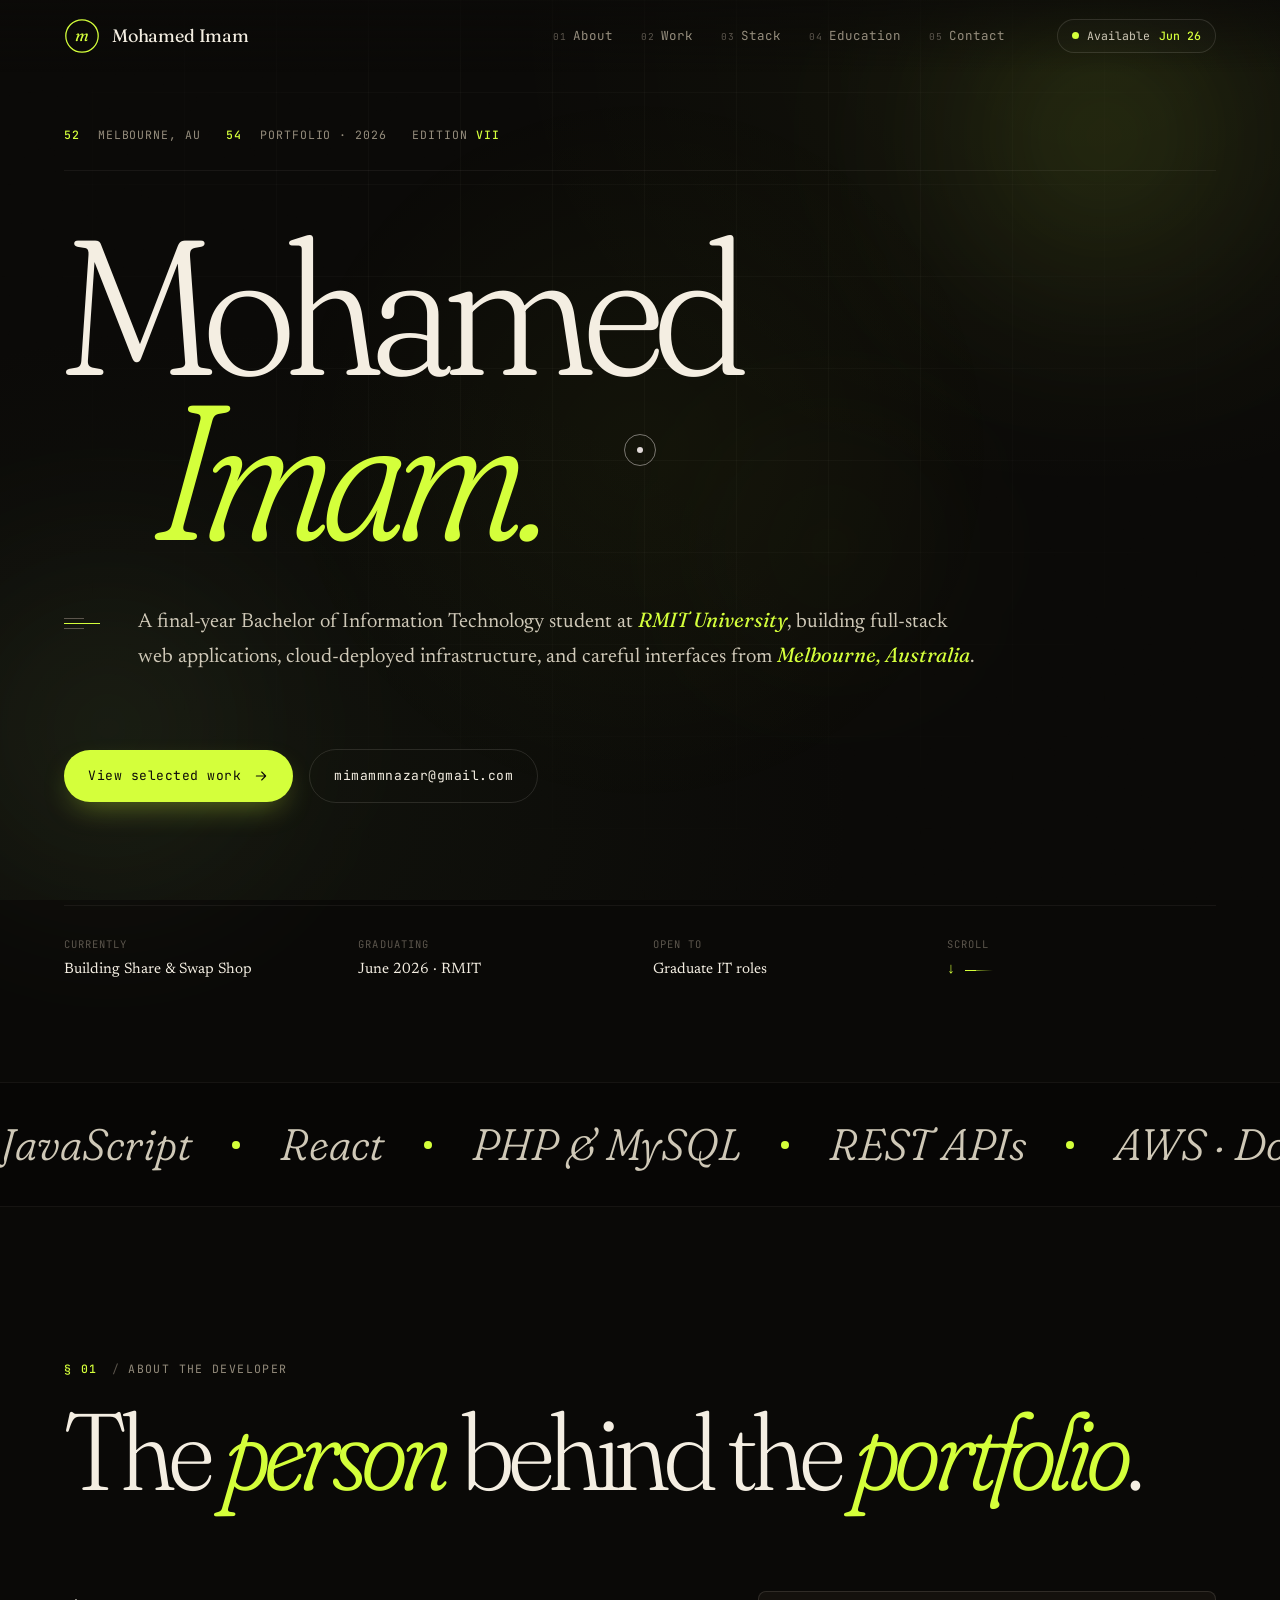
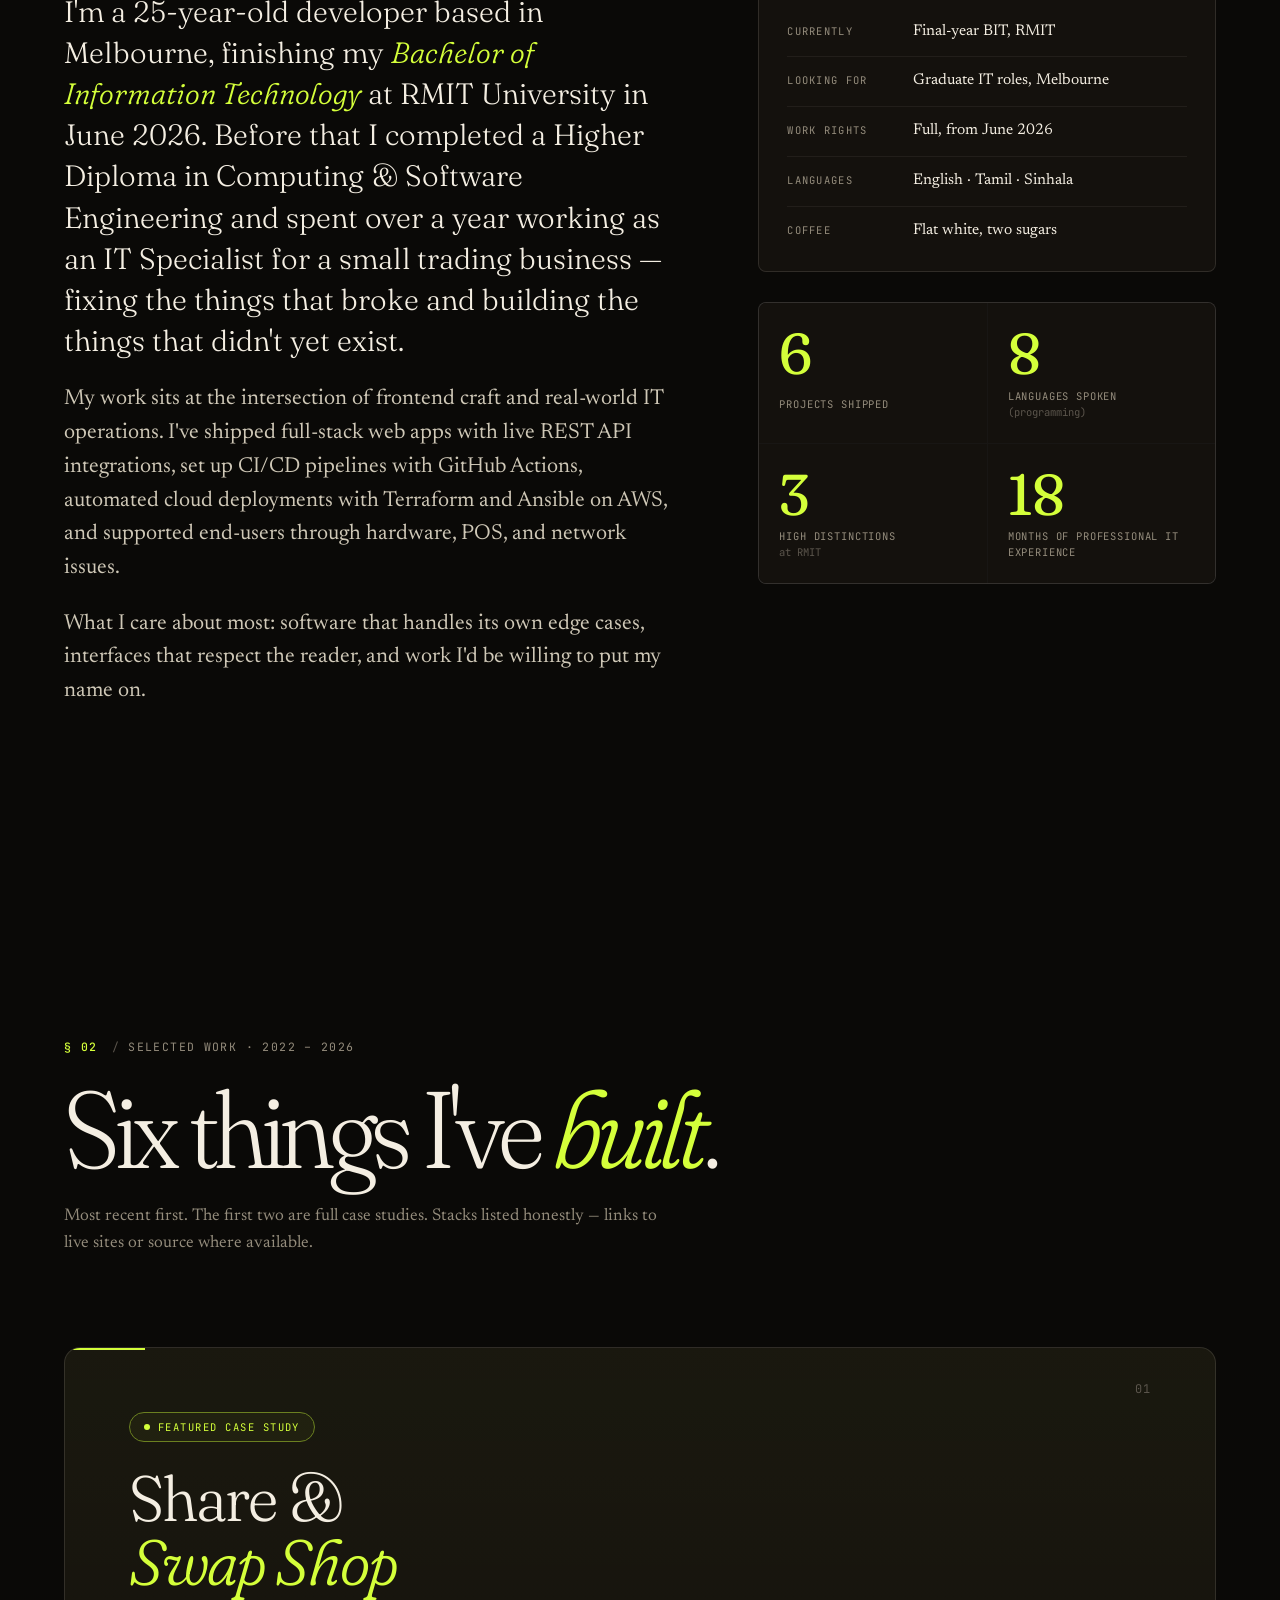
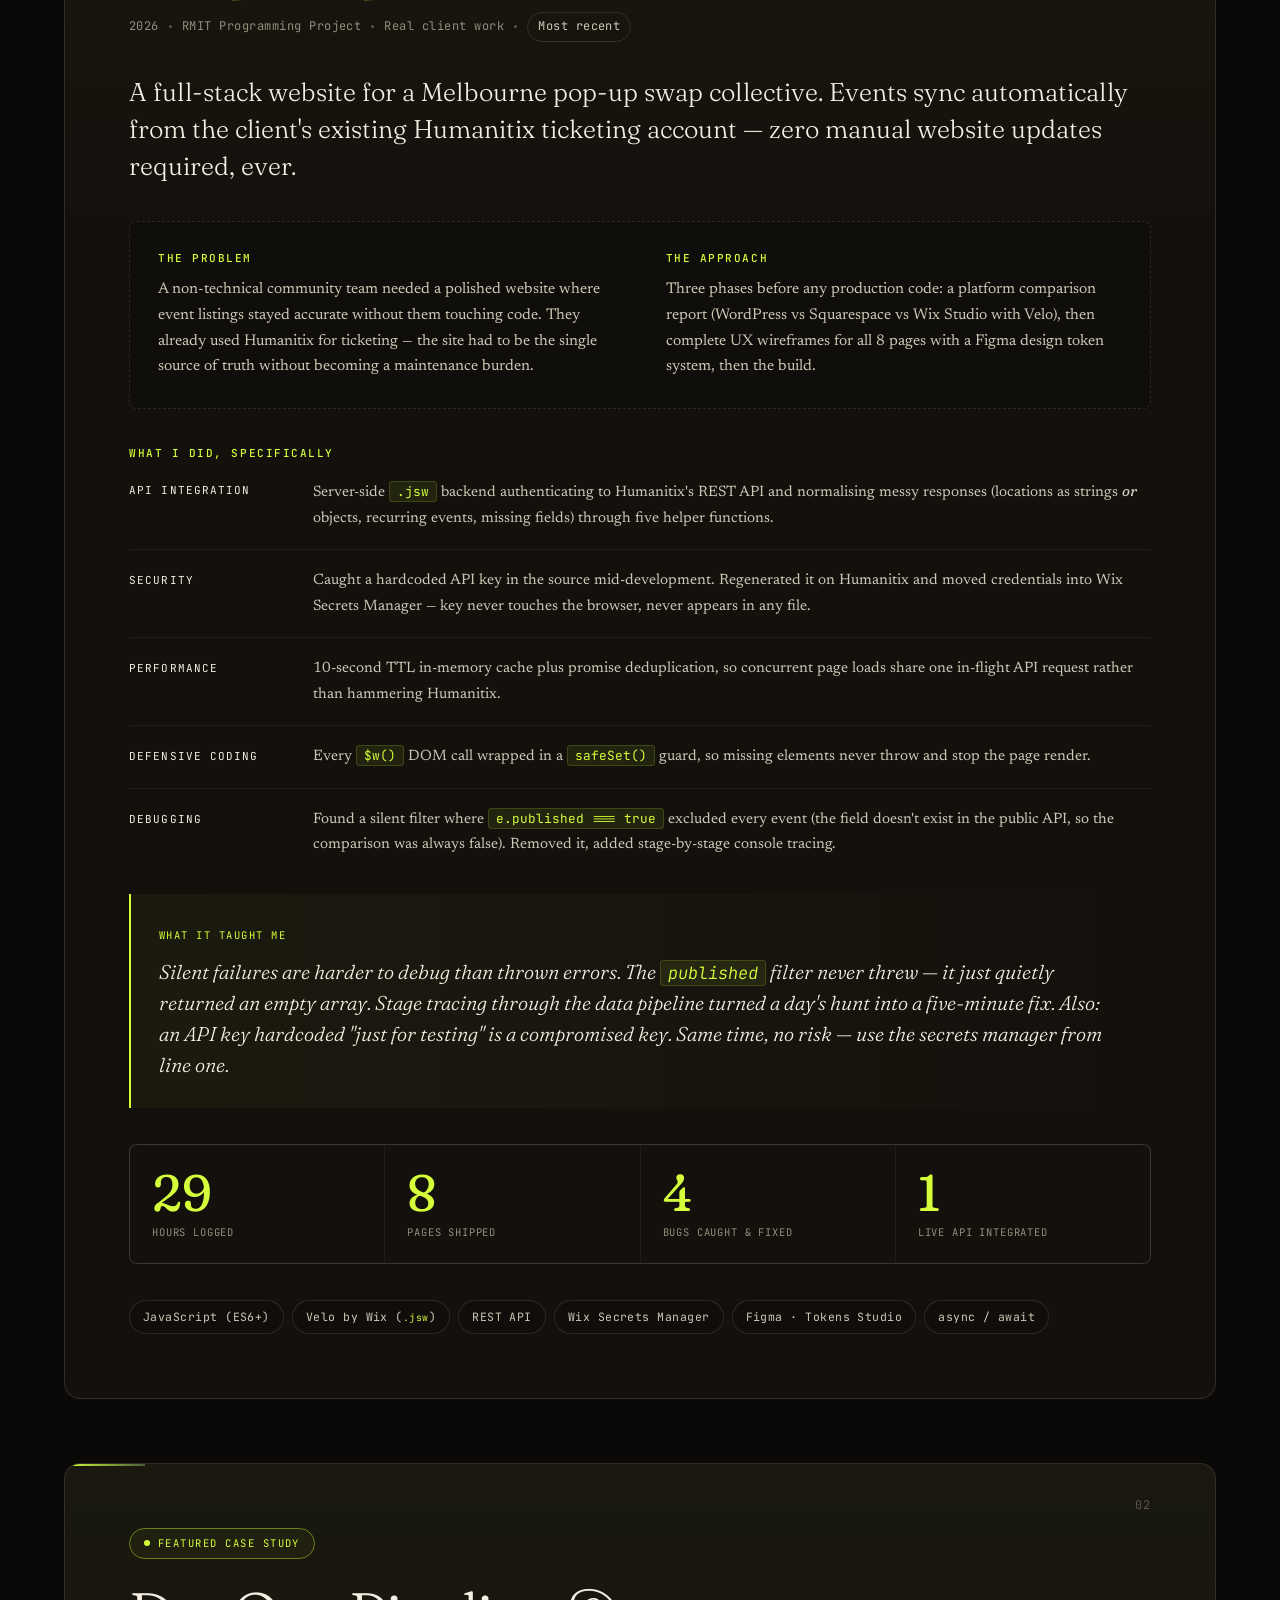
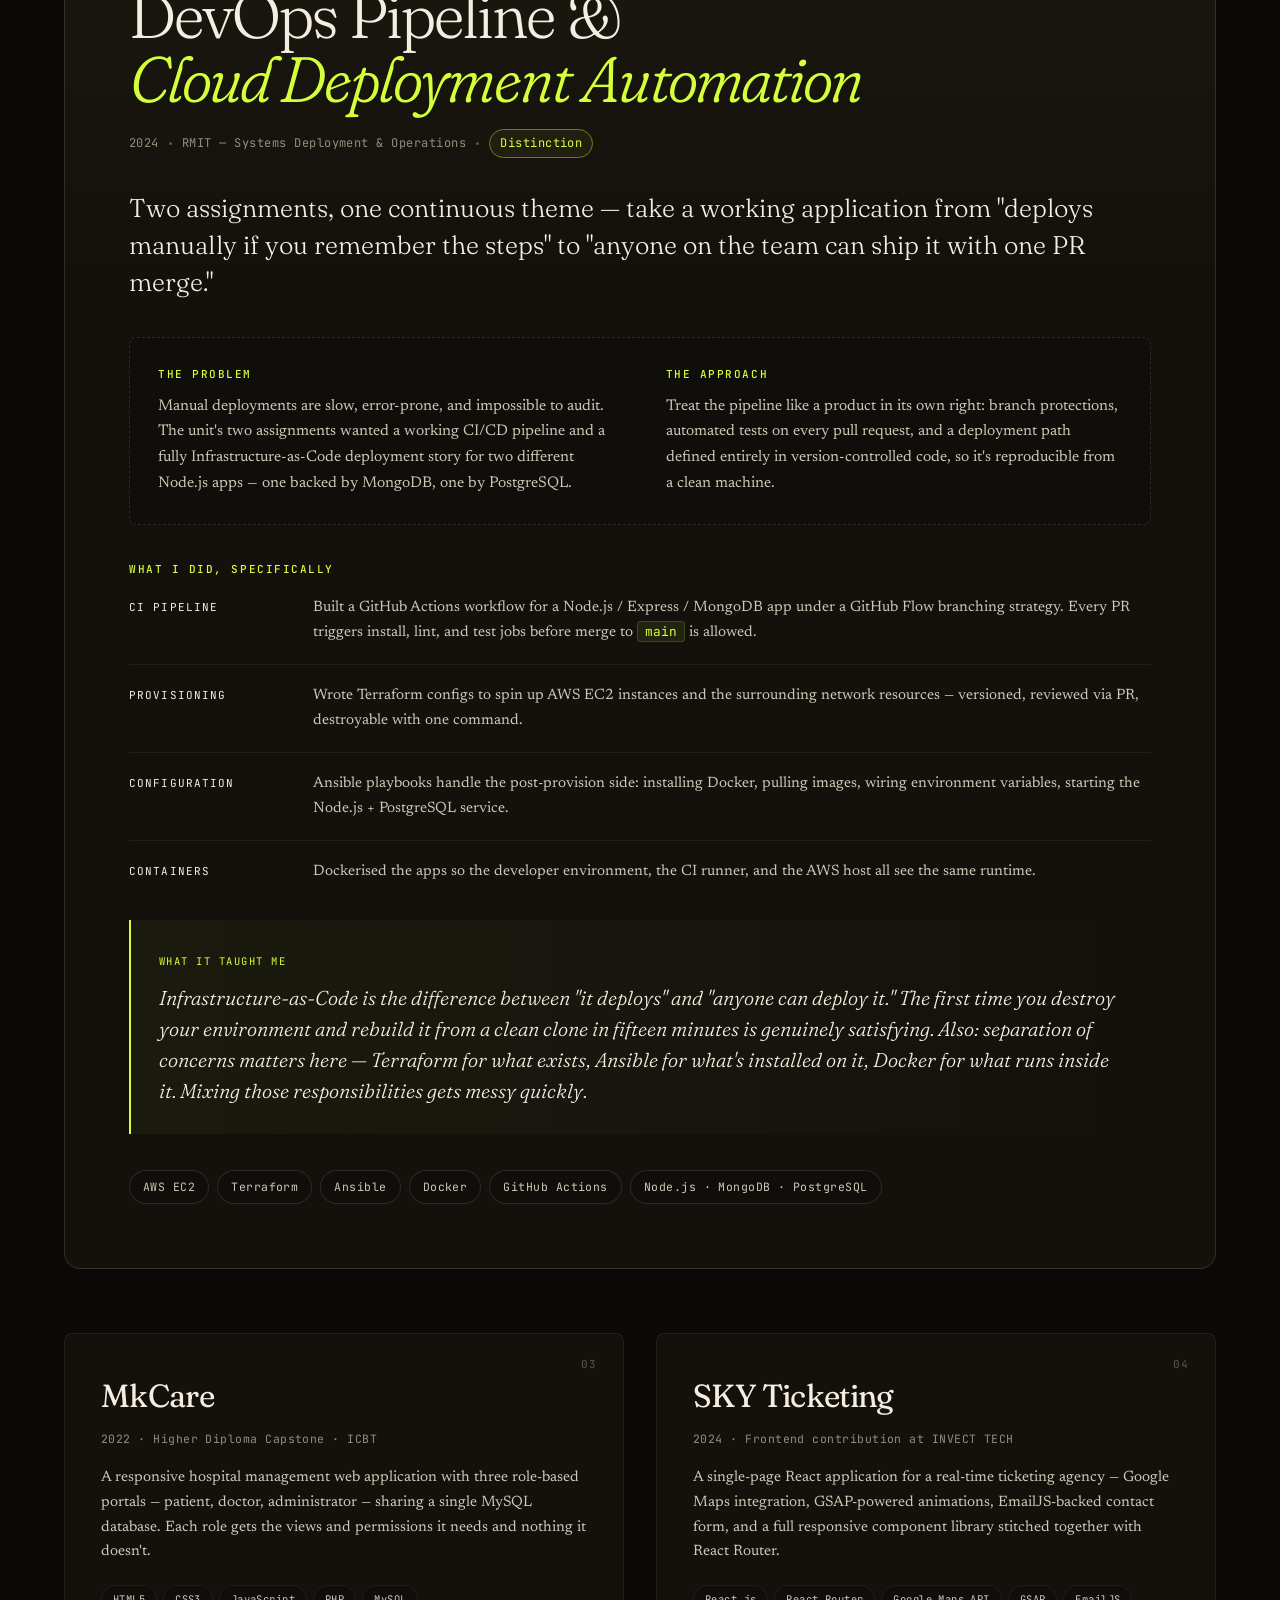
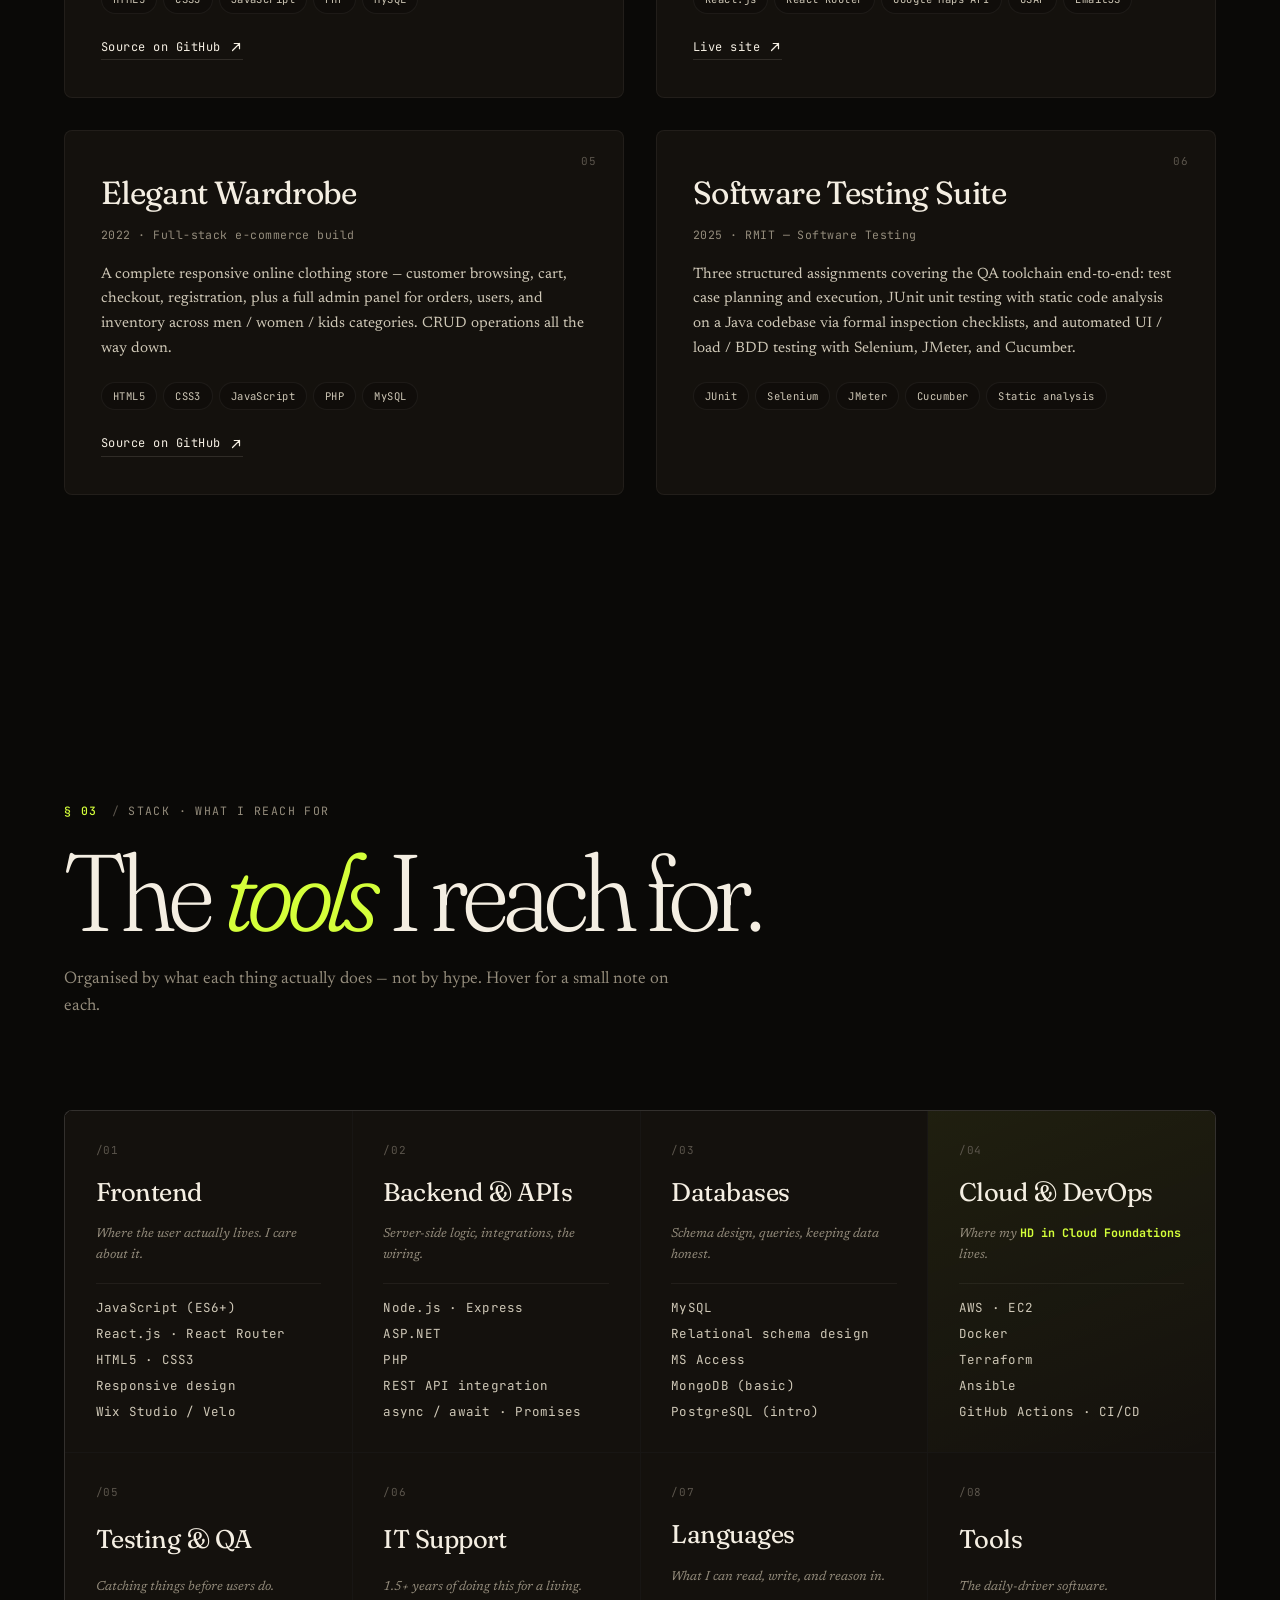
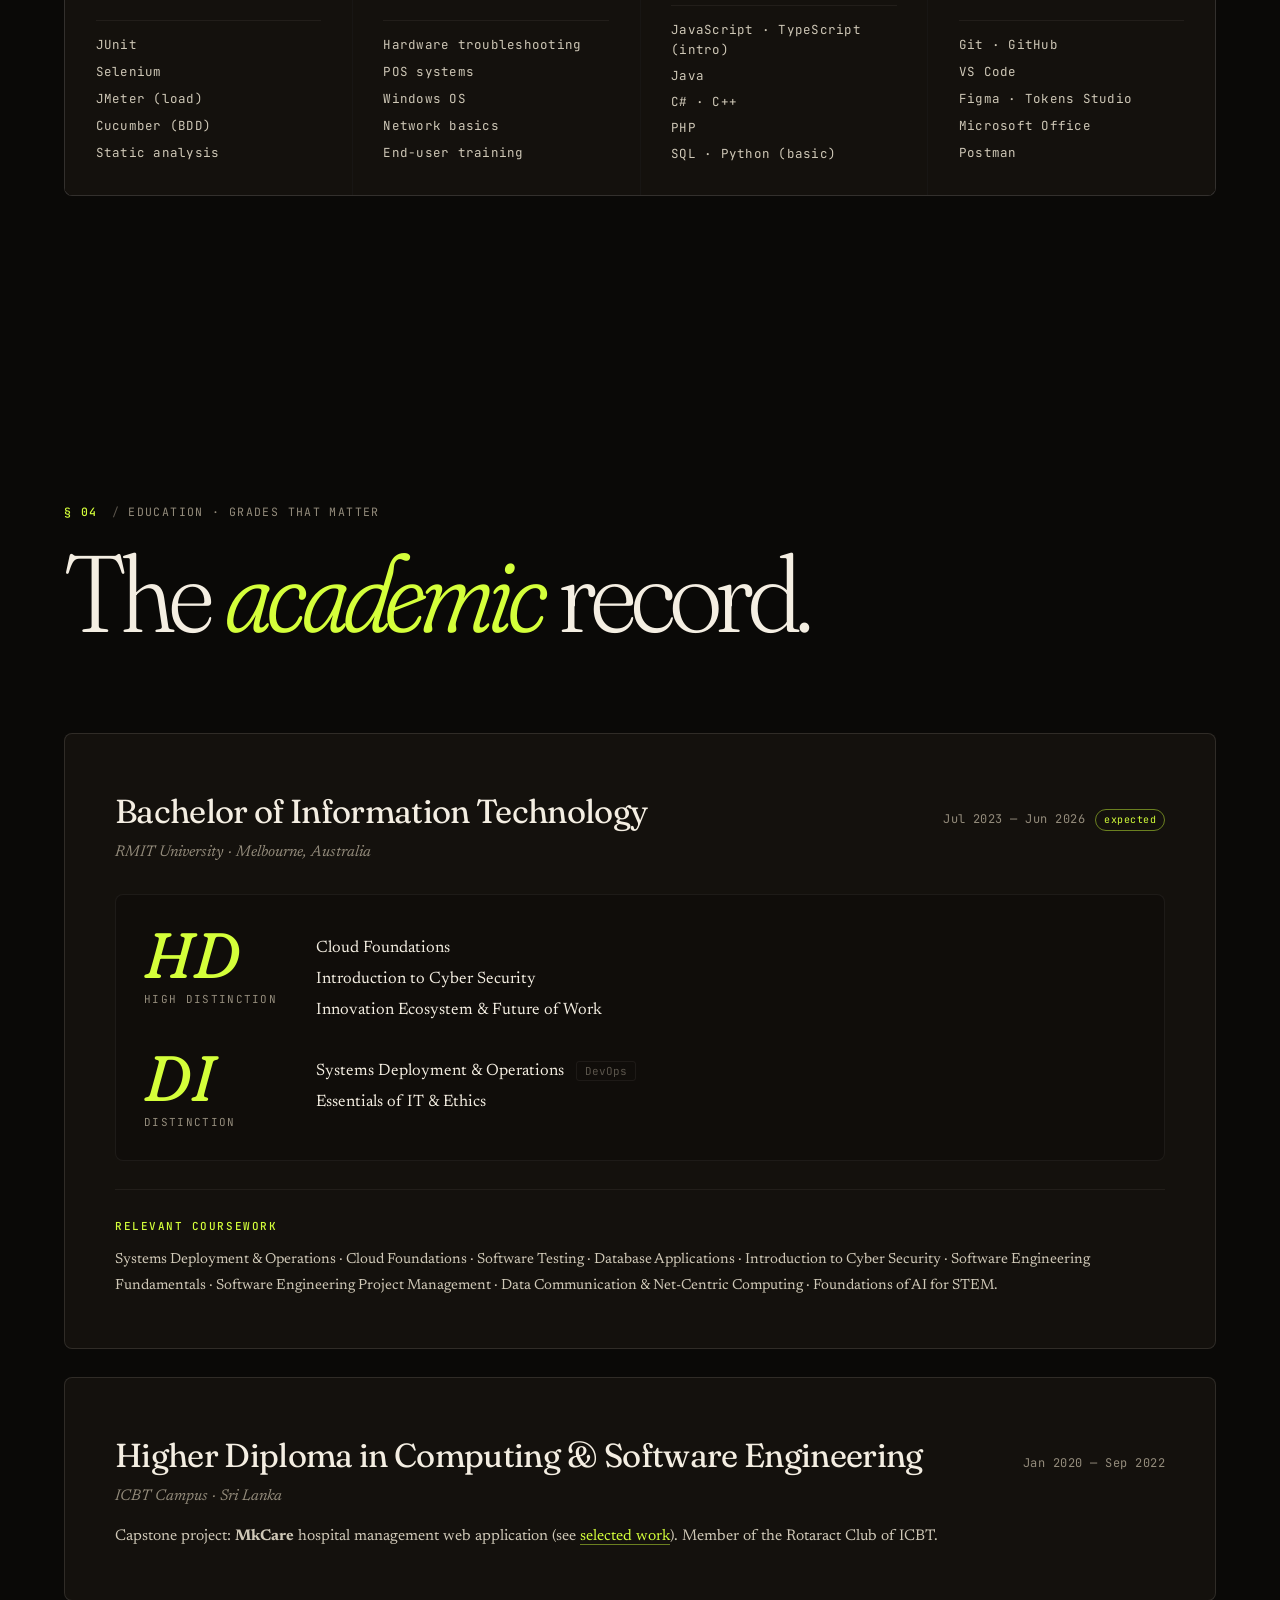
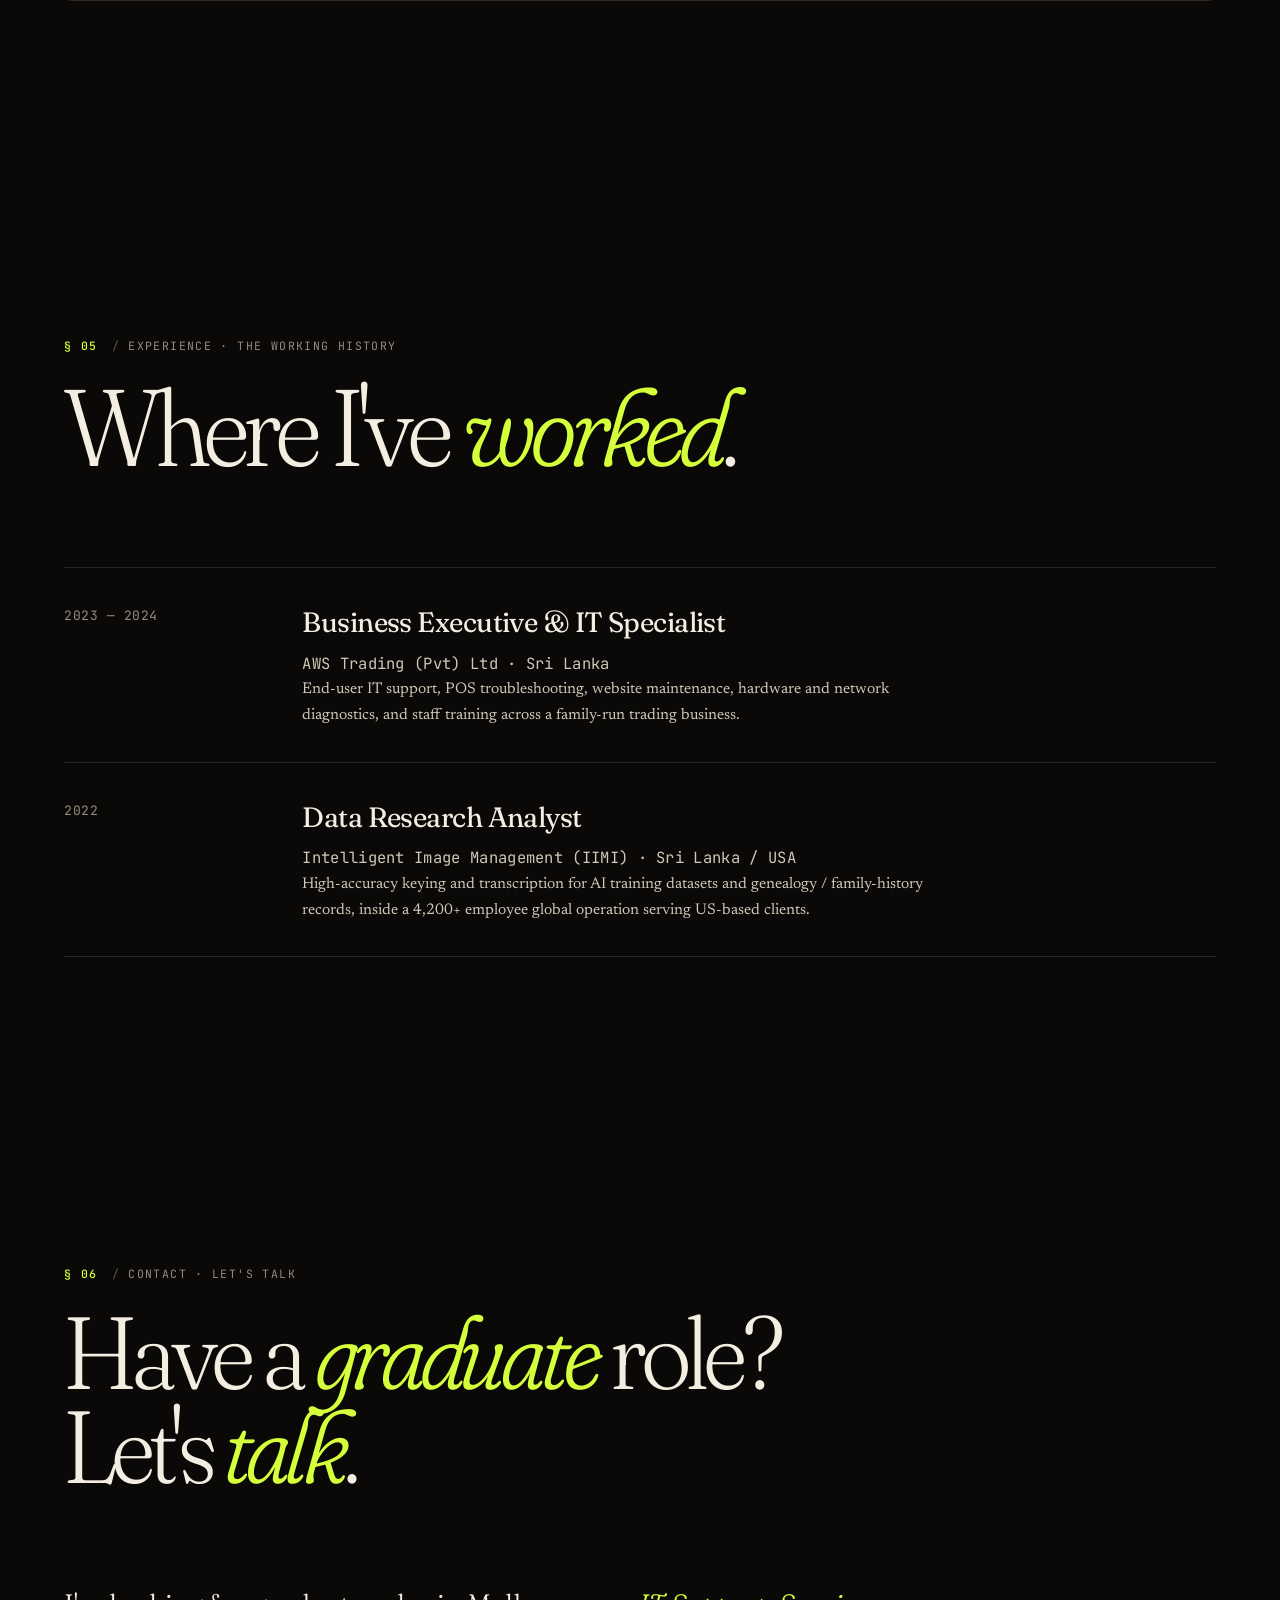
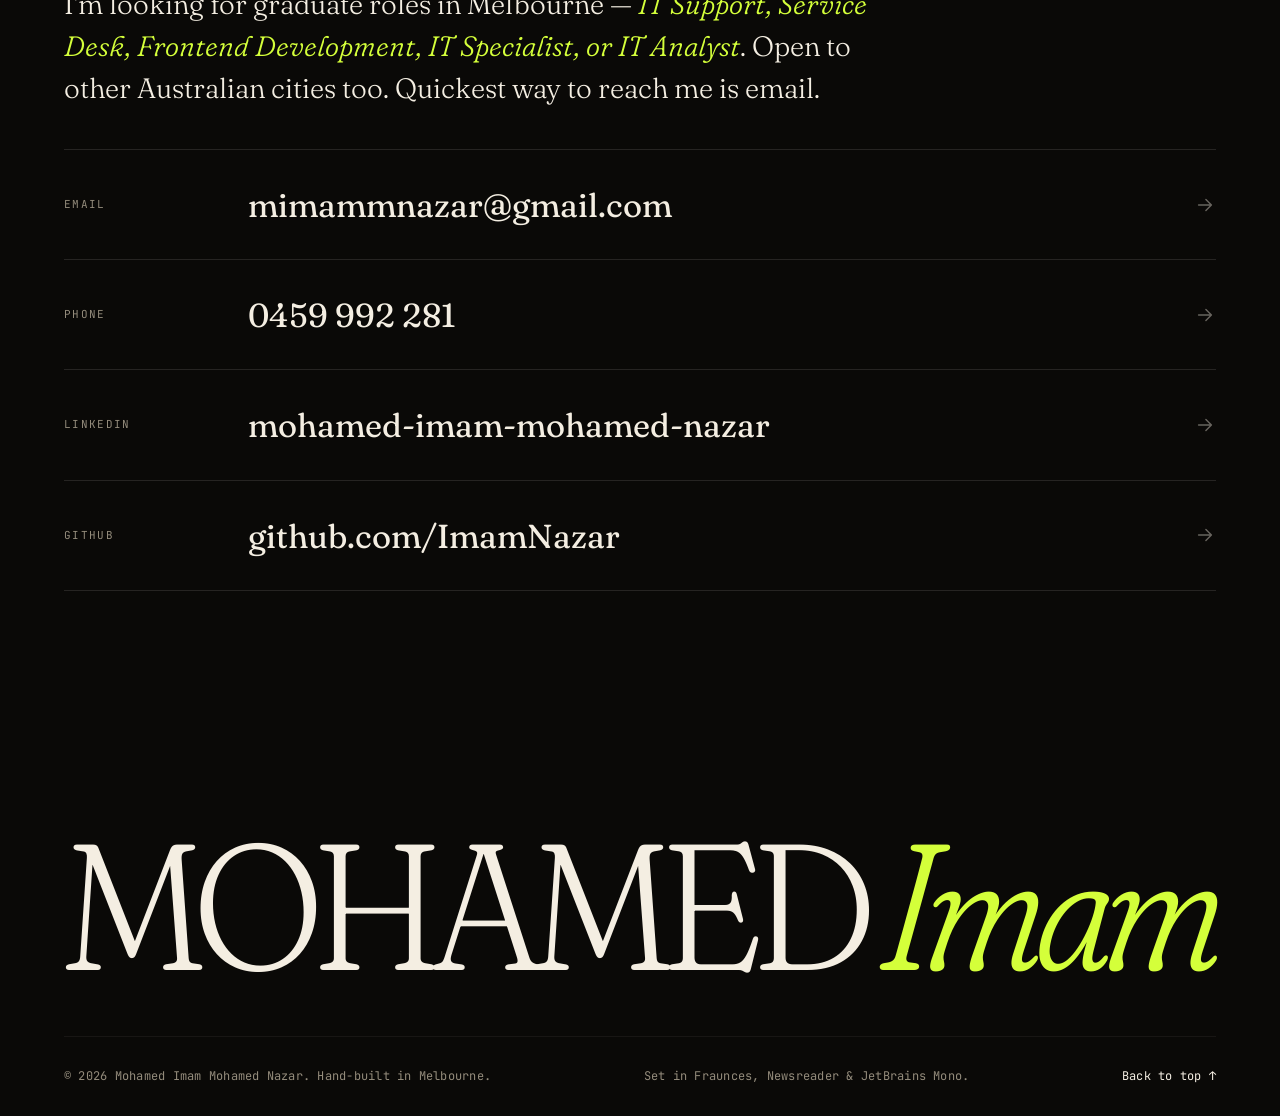
==== commit 1c9a74a2: "Remove retail entry, fix og:url" ====
--- a/index.html
+++ b/index.html
@@ -8,7 +8,7 @@
   <meta property="og:title" content="Mohamed Imam — IT Graduate · Melbourne" />
   <meta property="og:description" content="Frontend, full-stack & cloud projects from a final-year IT student at RMIT. Built with care in Melbourne." />
   <meta property="og:type" content="website" />
-  <meta property="og:url" content="https://mohamed-imam.netlify.app/" />
+  <meta property="og:url" content="https://imamnazar.github.io/" />
   <meta name="theme-color" content="#0a0907" />
   <title>Mohamed Imam — IT Graduate · Frontend Developer · Melbourne</title>
 
@@ -793,17 +793,6 @@
           <p>
             High-accuracy keying and transcription for AI training datasets and genealogy / family-history
             records, inside a 4,200+ employee global operation serving US-based clients.
-          </p>
-        </div>
-      </li>
-      <li class="tl-row" data-reveal>
-        <span class="tl-when">2024 — present</span>
-        <div class="tl-body">
-          <h3>Sales Associate &amp; Fresh Produce Assistant</h3>
-          <p class="tl-where">TKMaxx Australia · Sacca's Fine Foods — Broadmeadows, VIC</p>
-          <p>
-            Australian retail work alongside full-time IT studies — high-volume customer service,
-            stock-handling, and reliable shift work.
           </p>
         </div>
       </li>
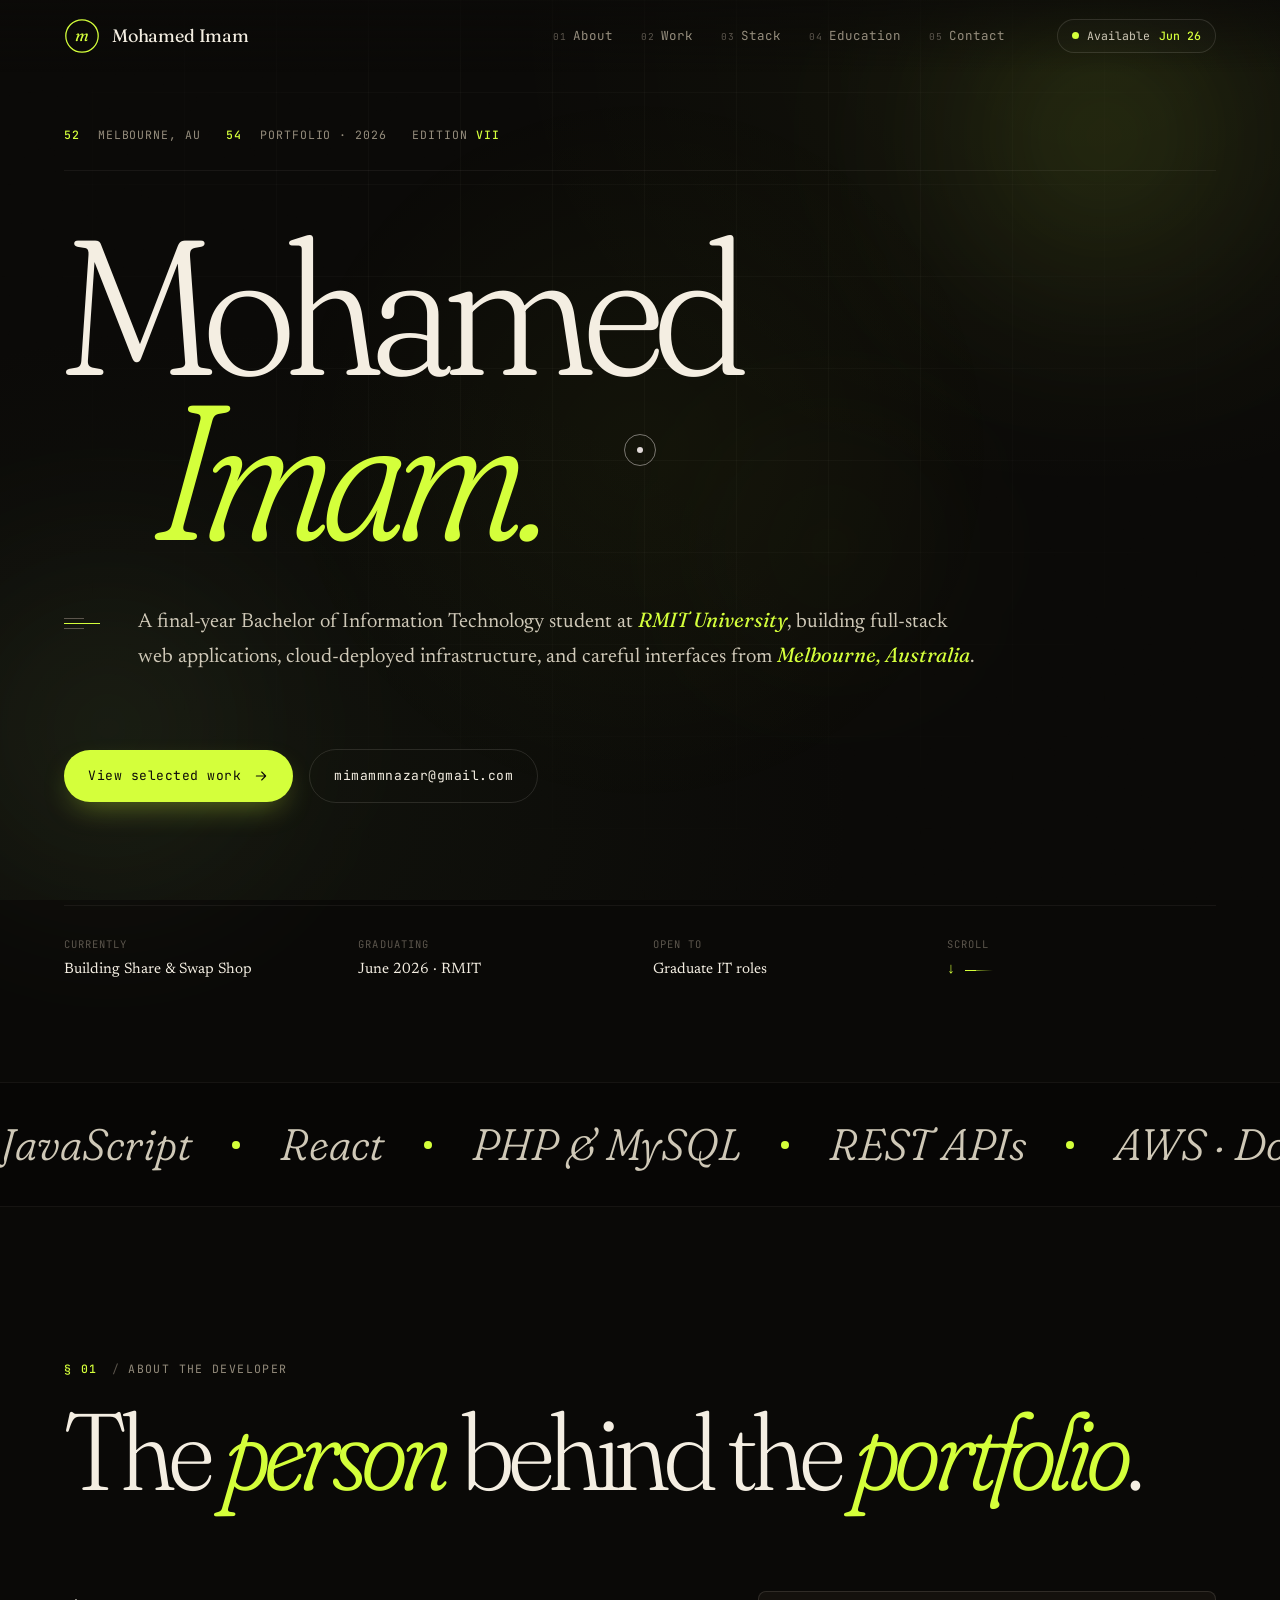
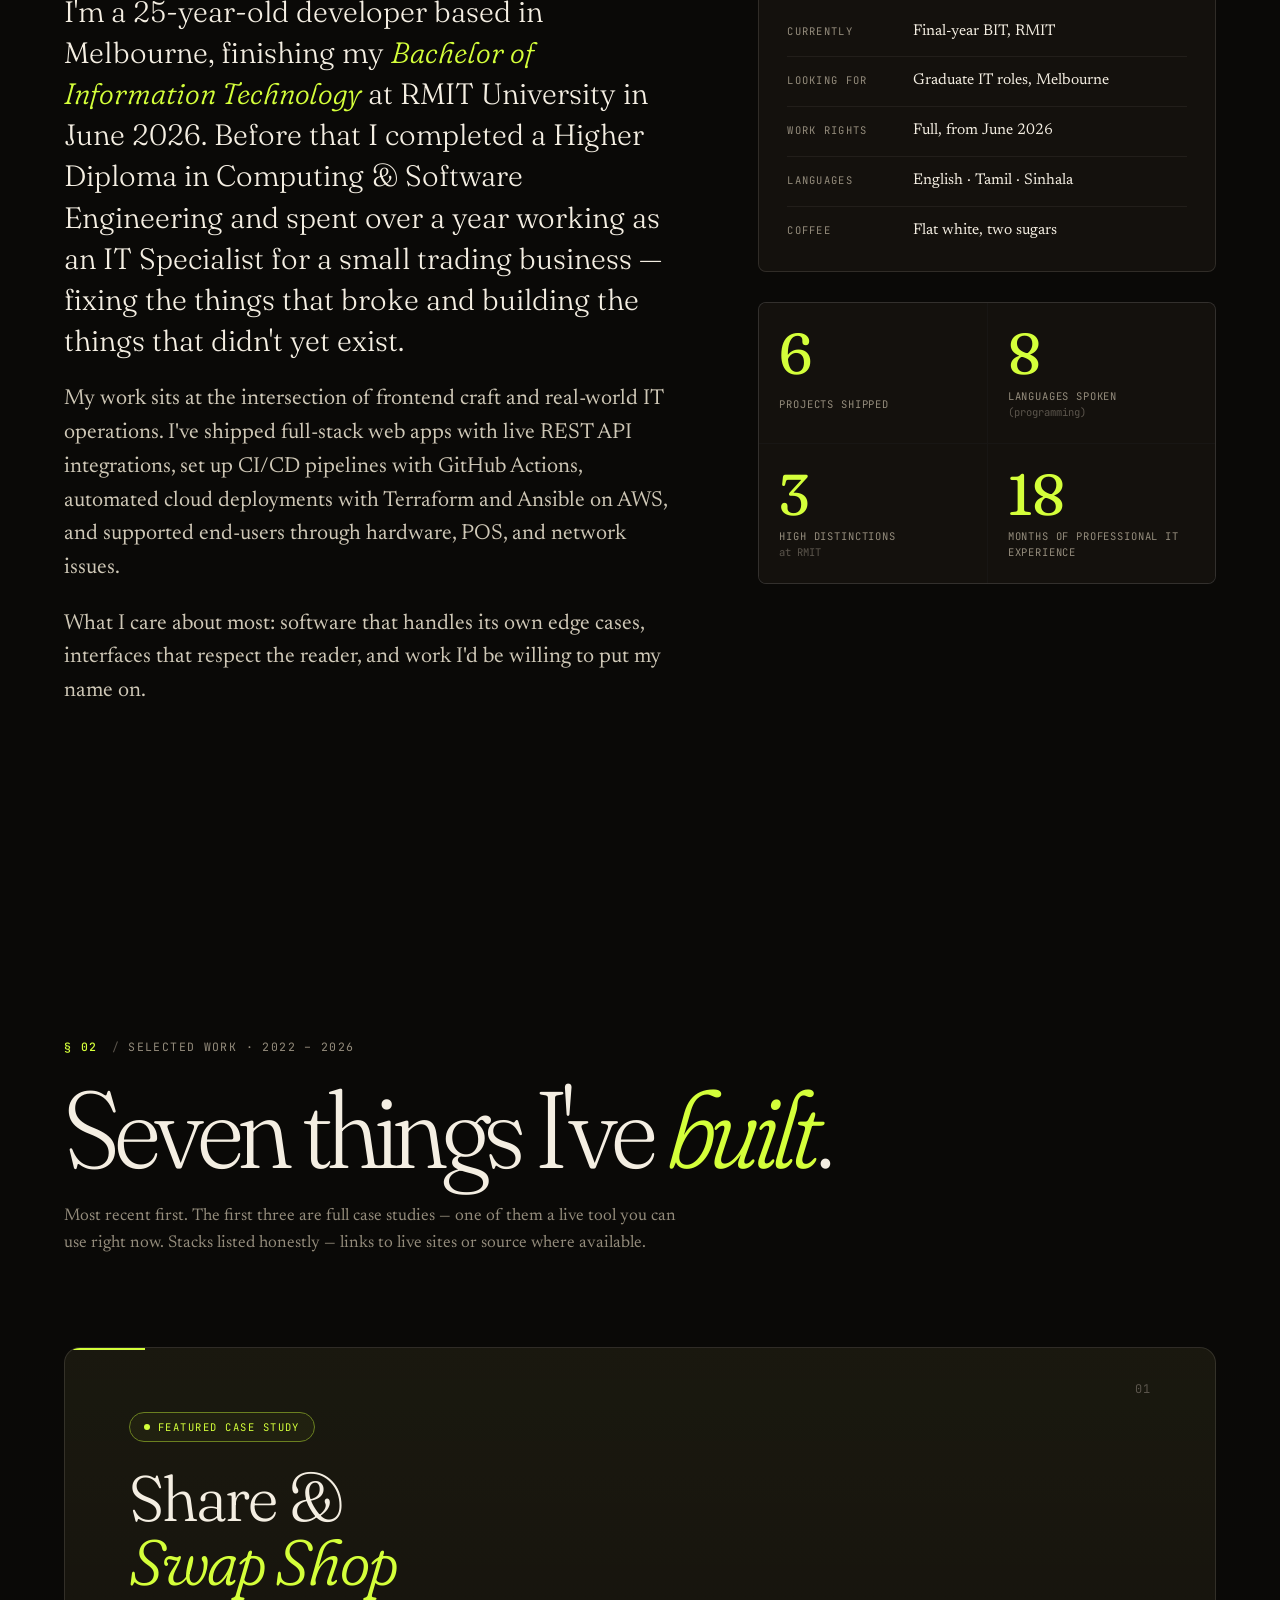
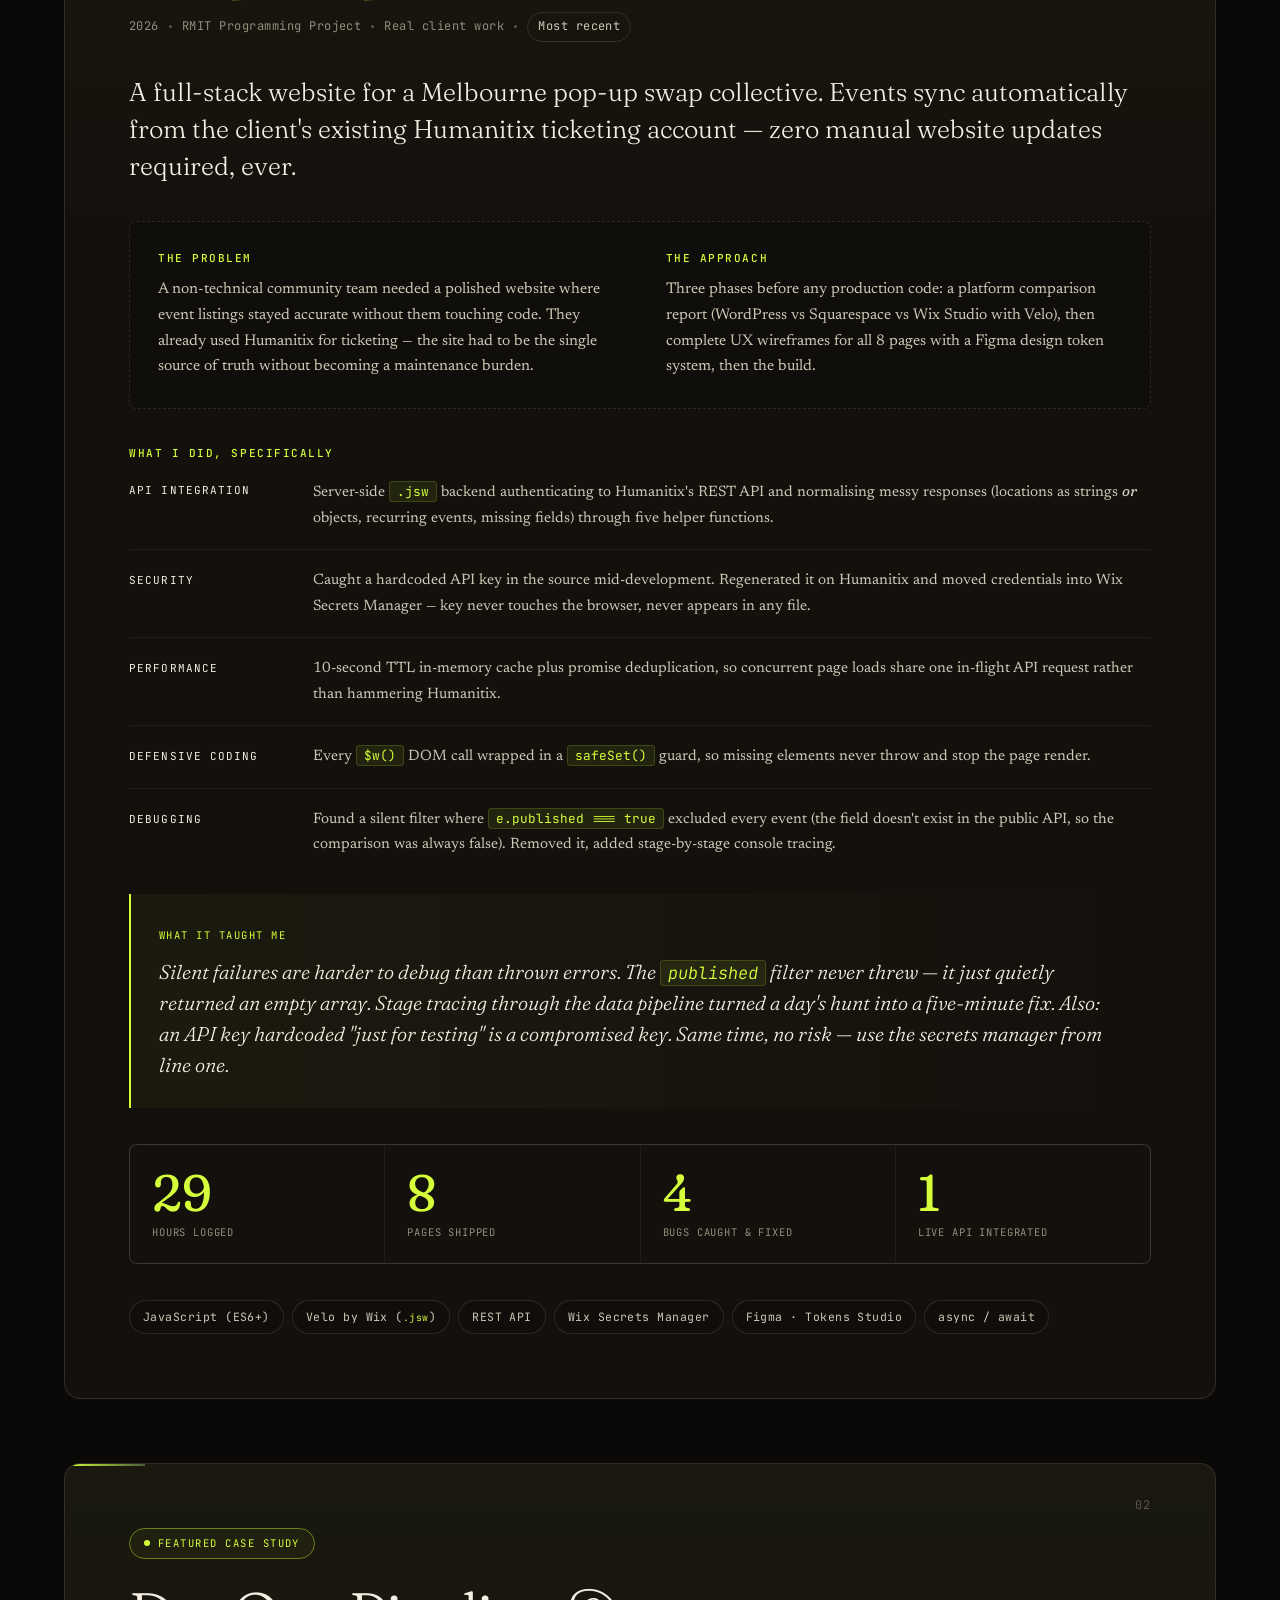
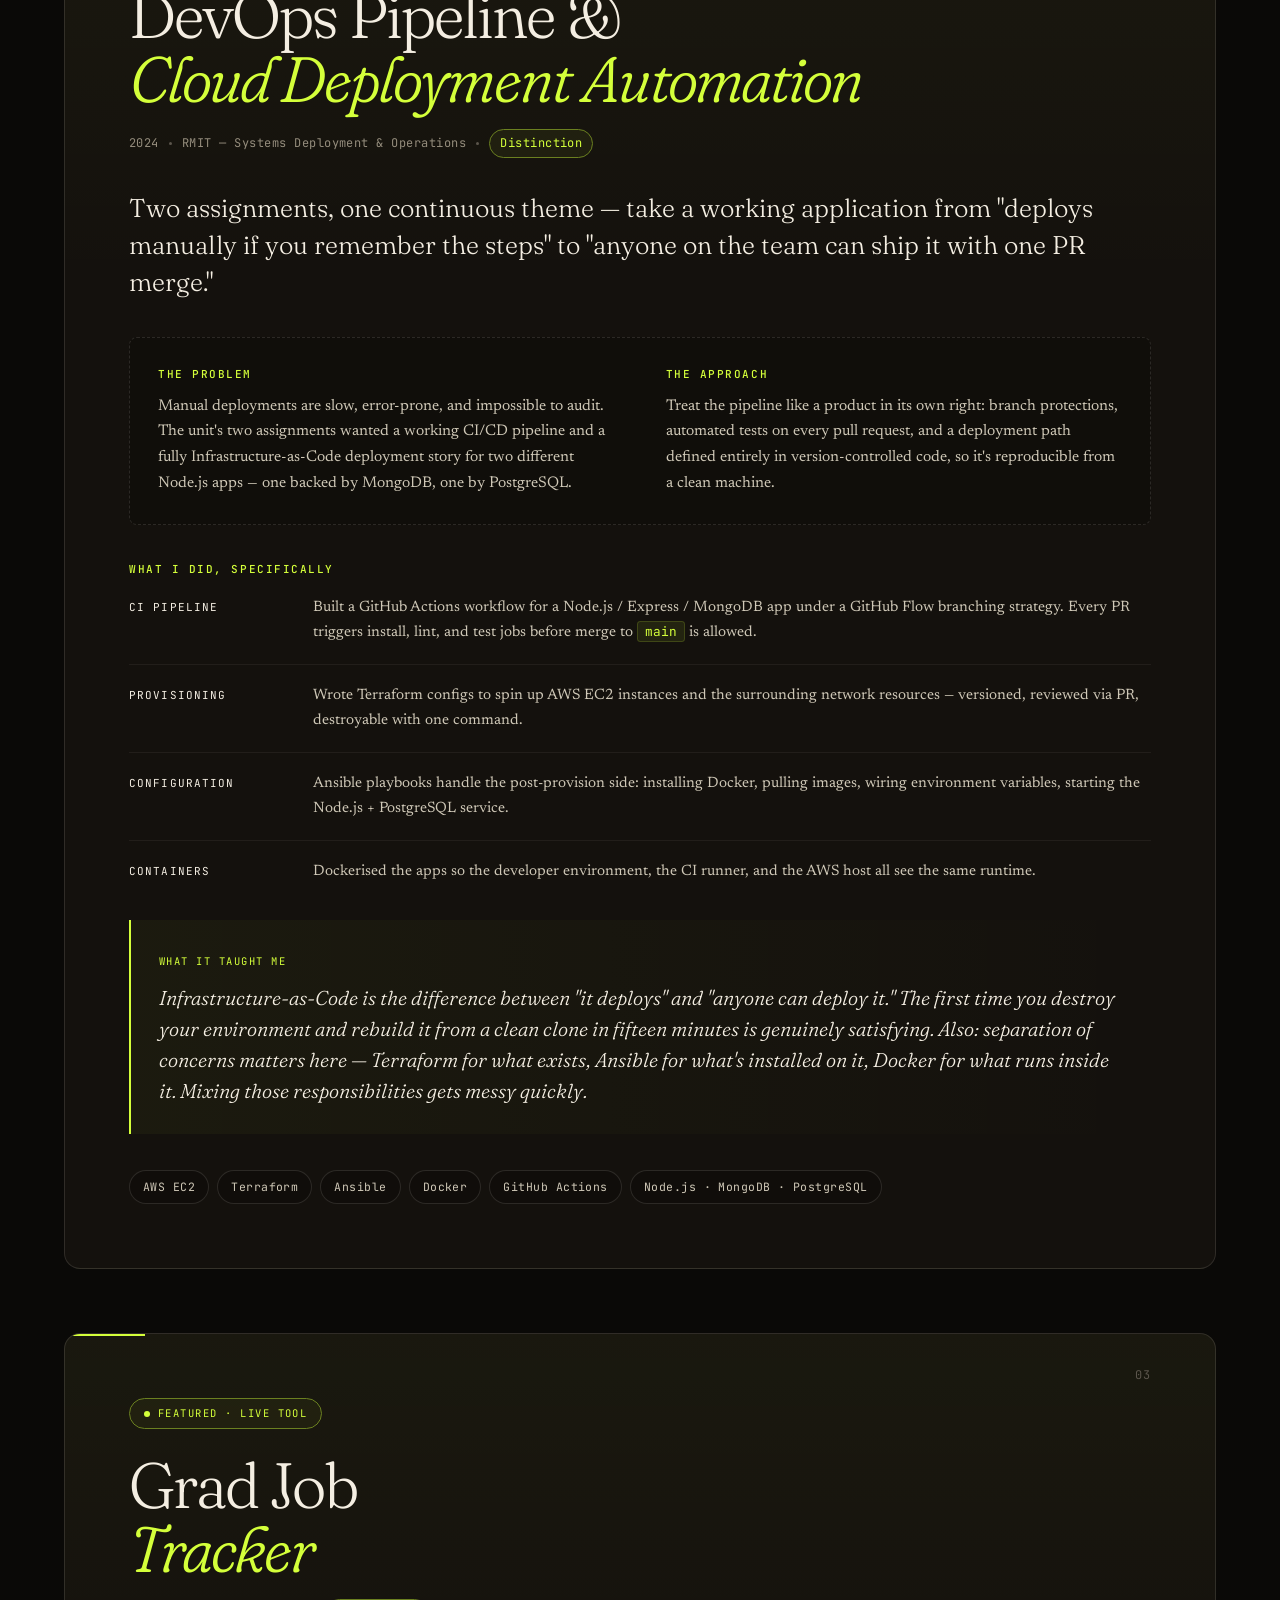
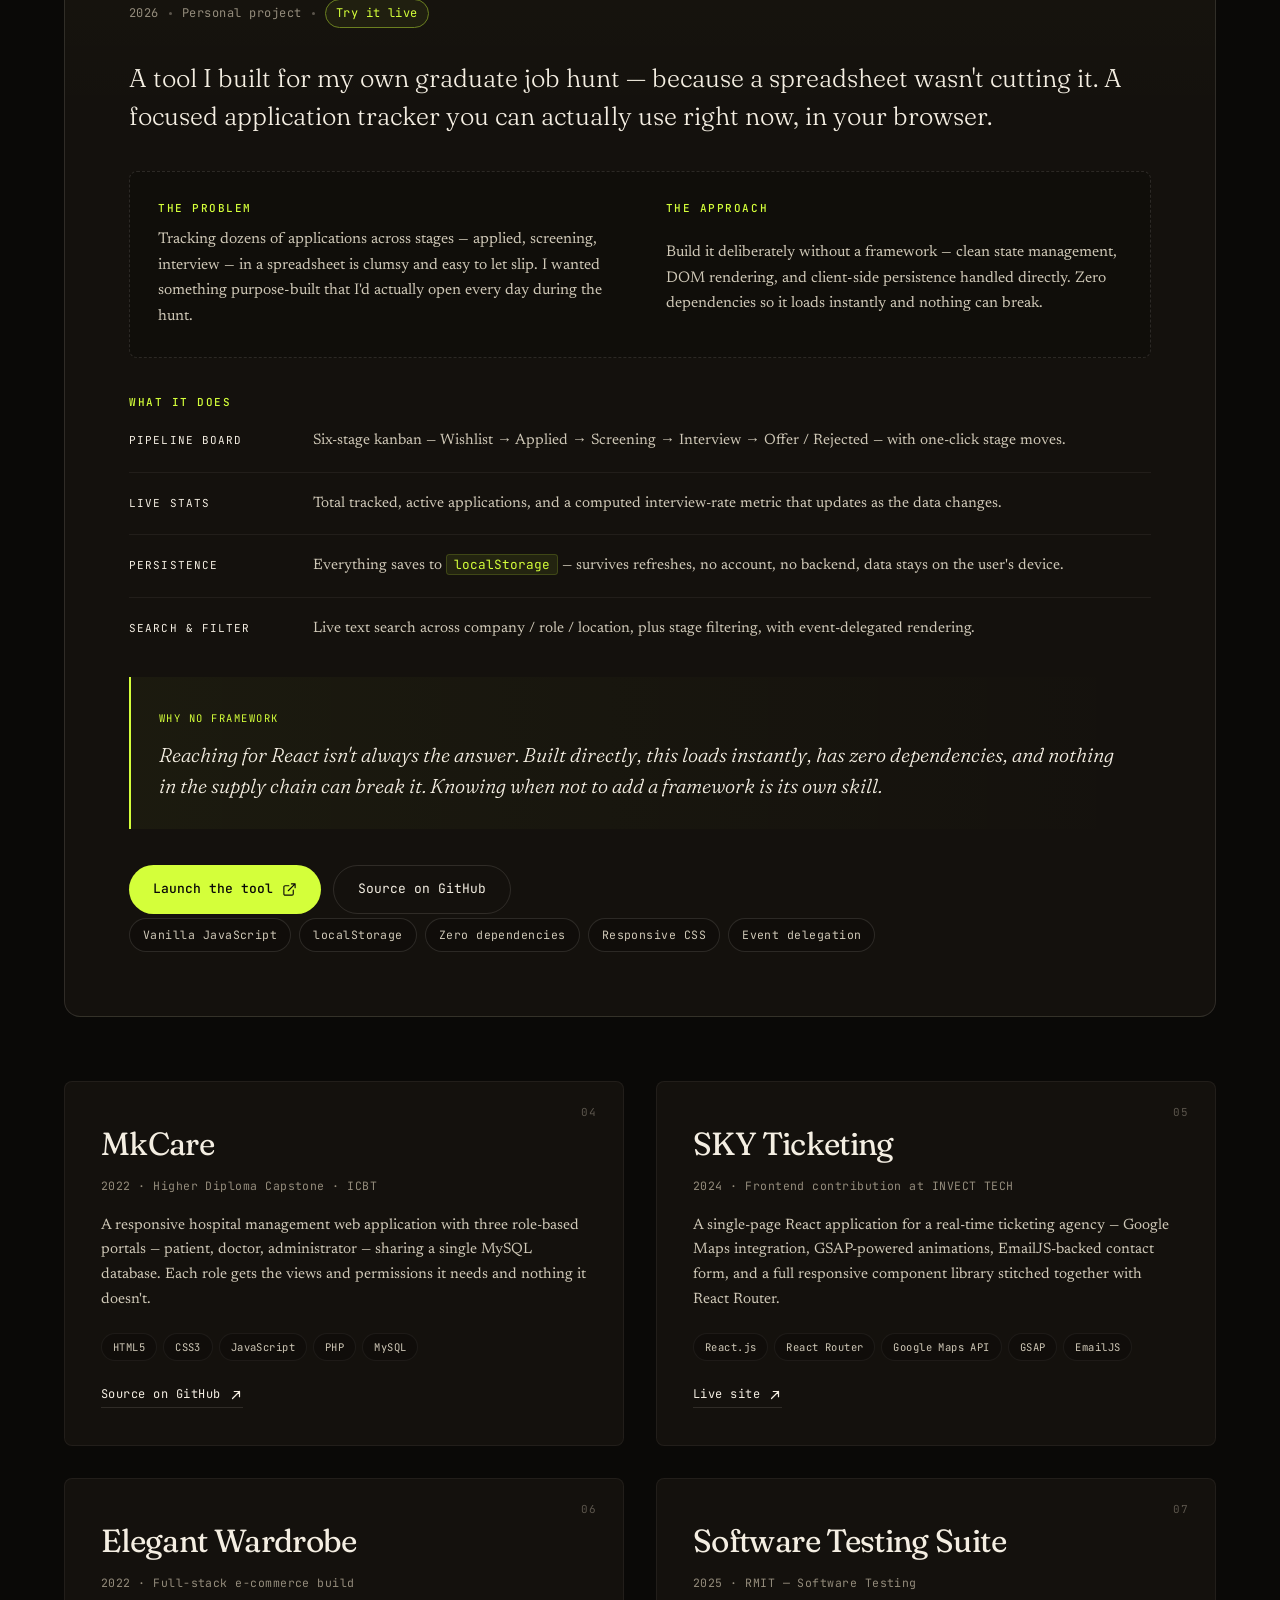
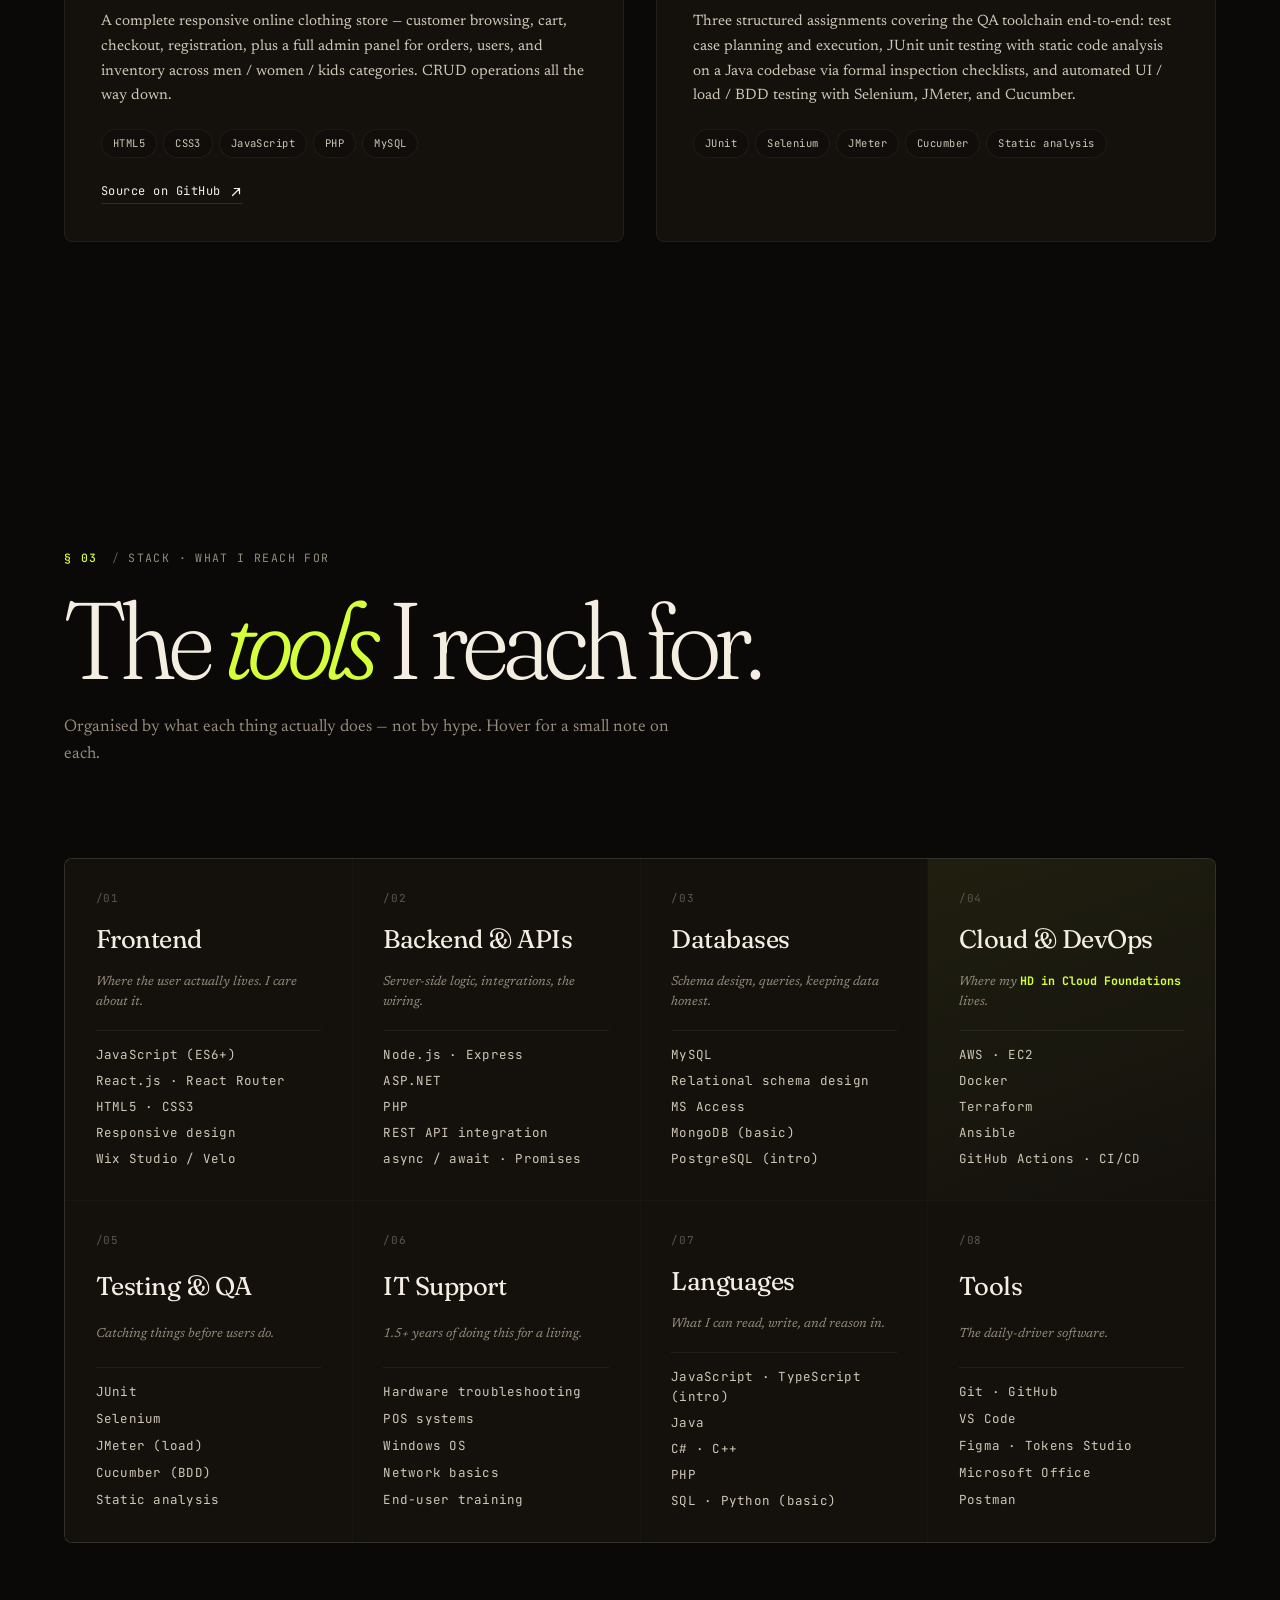
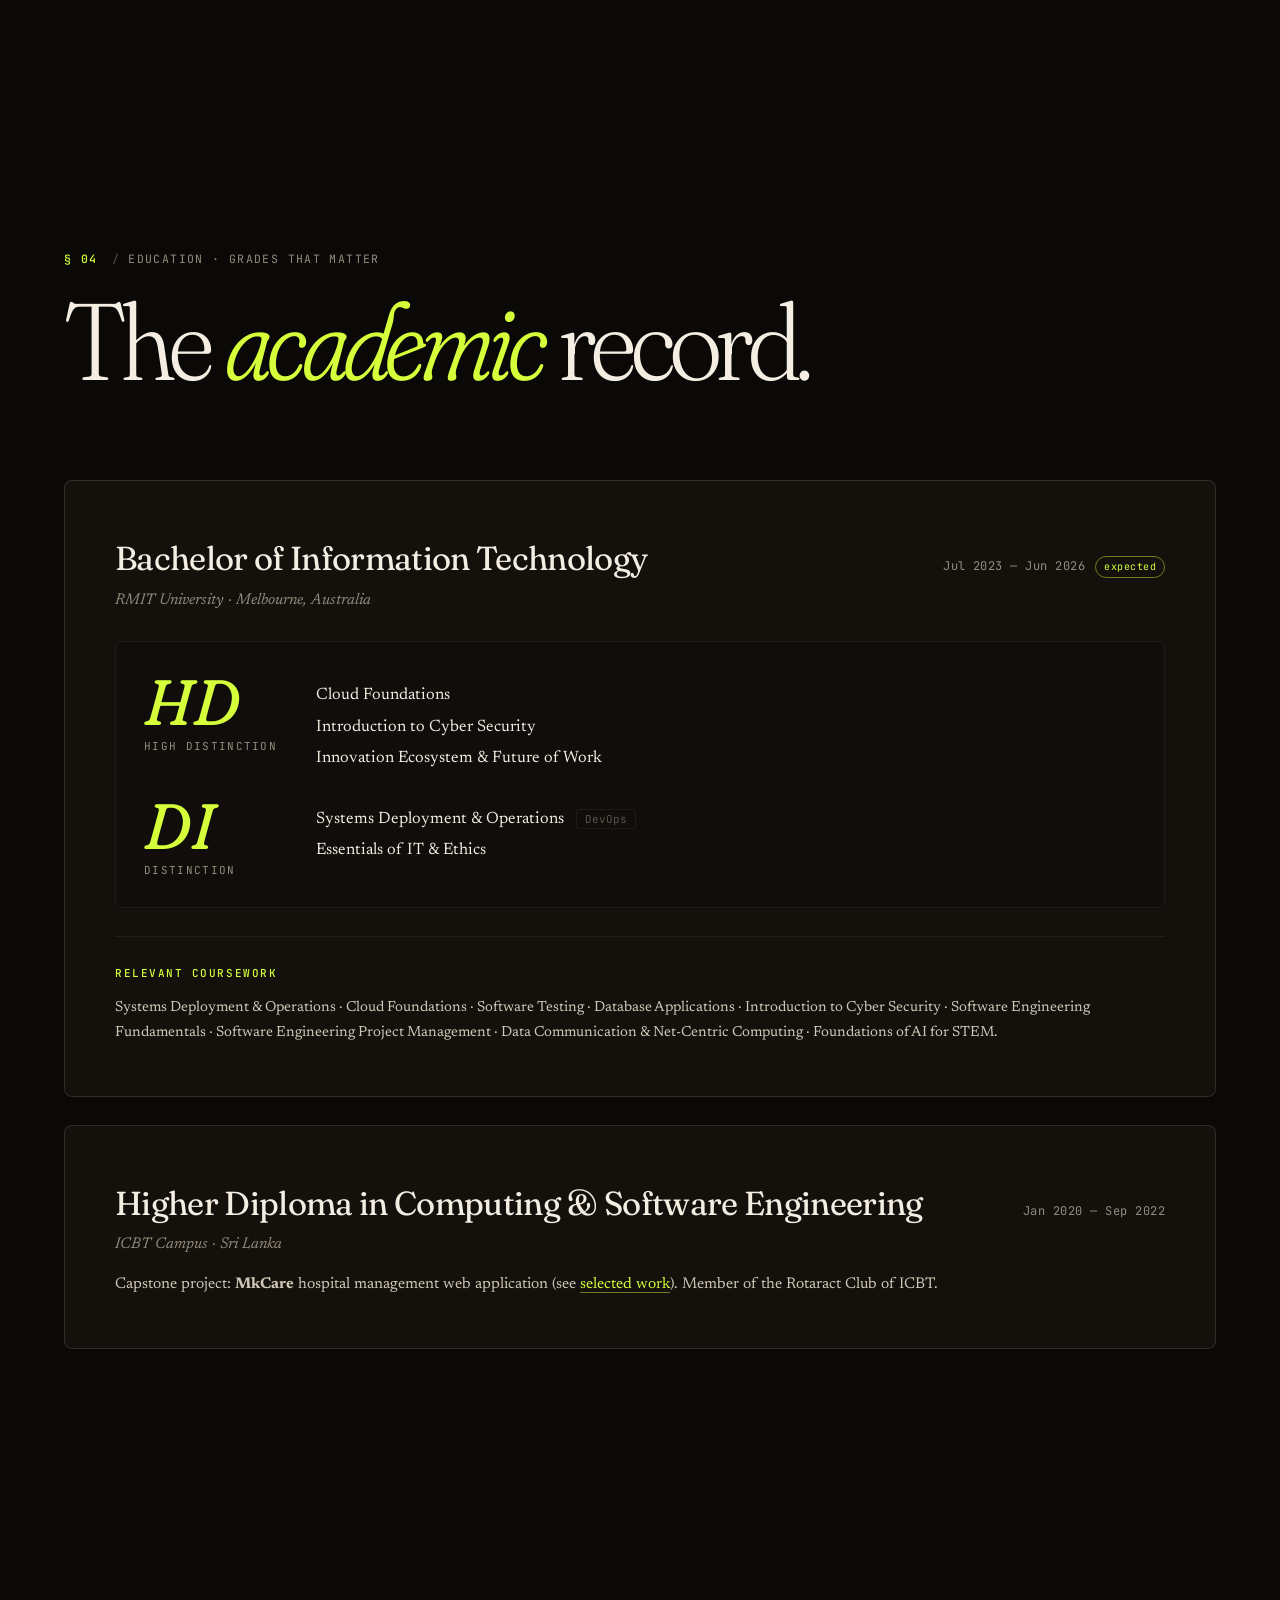
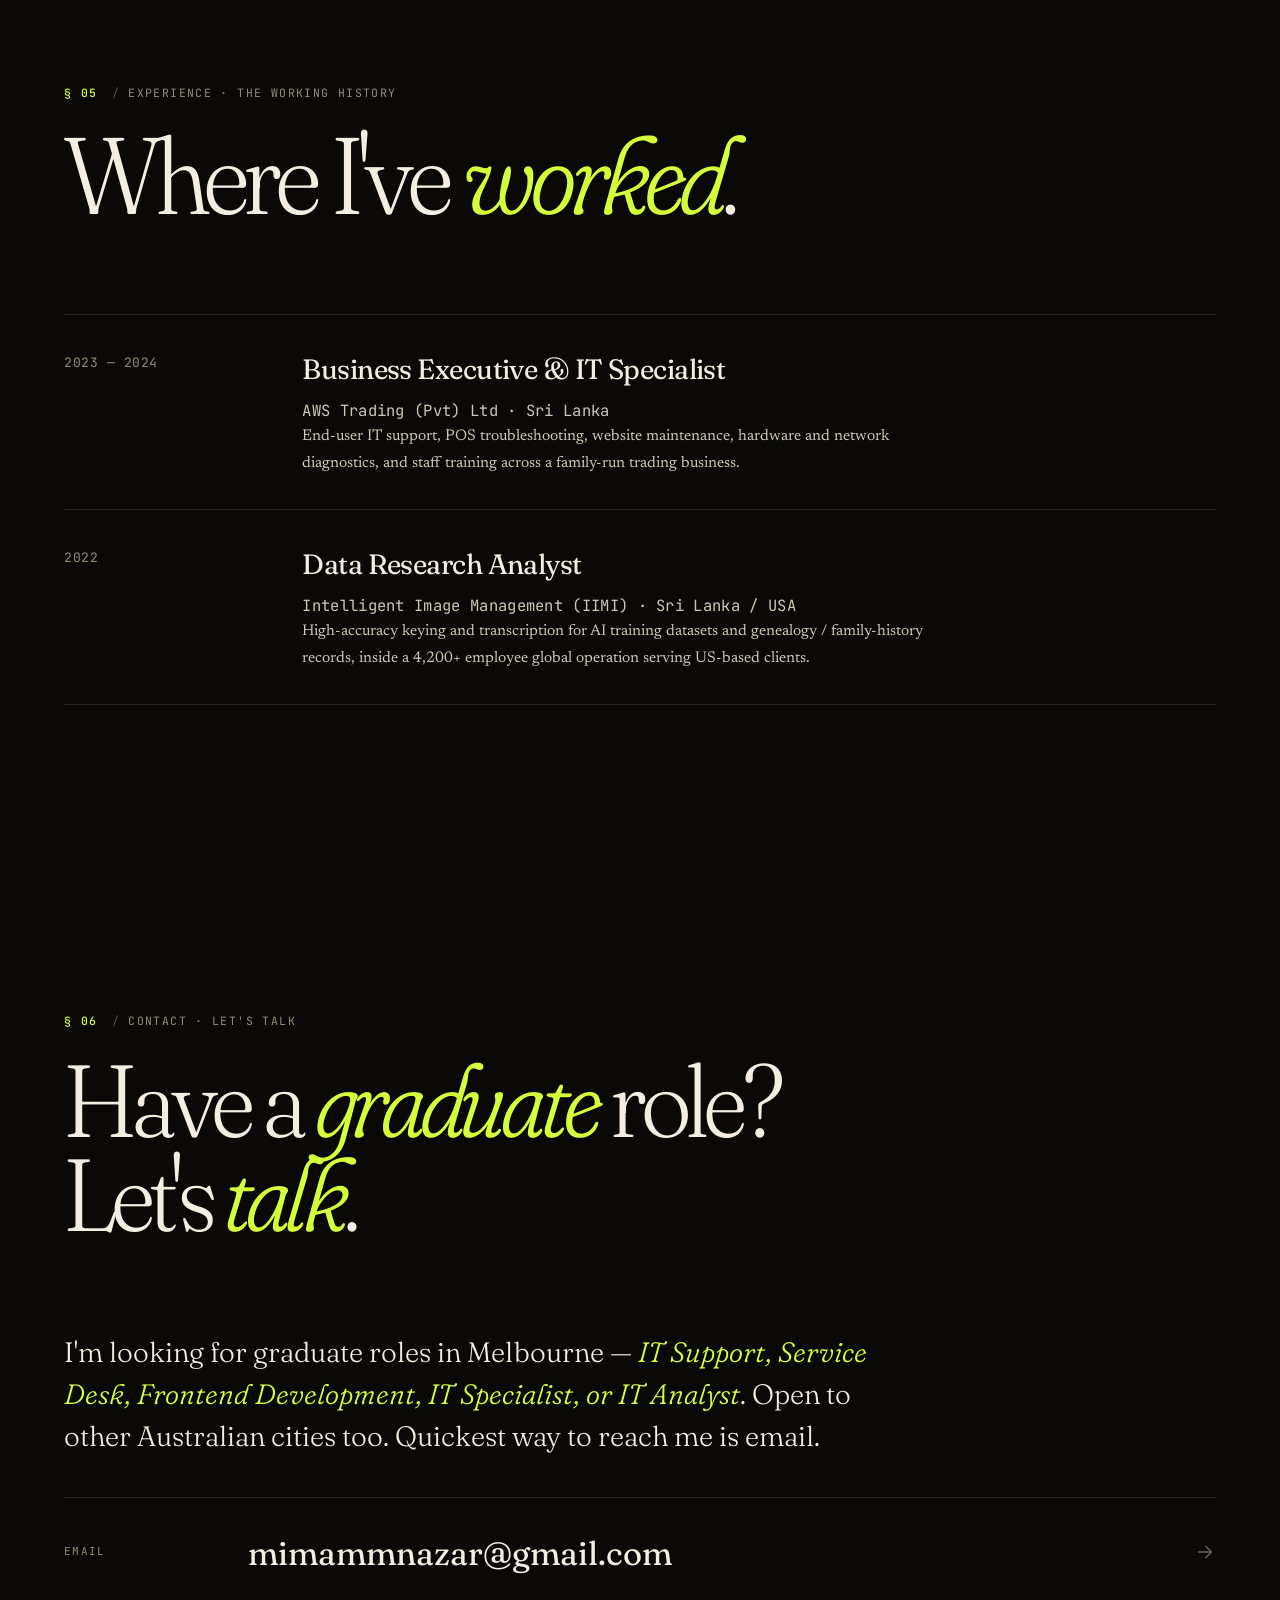
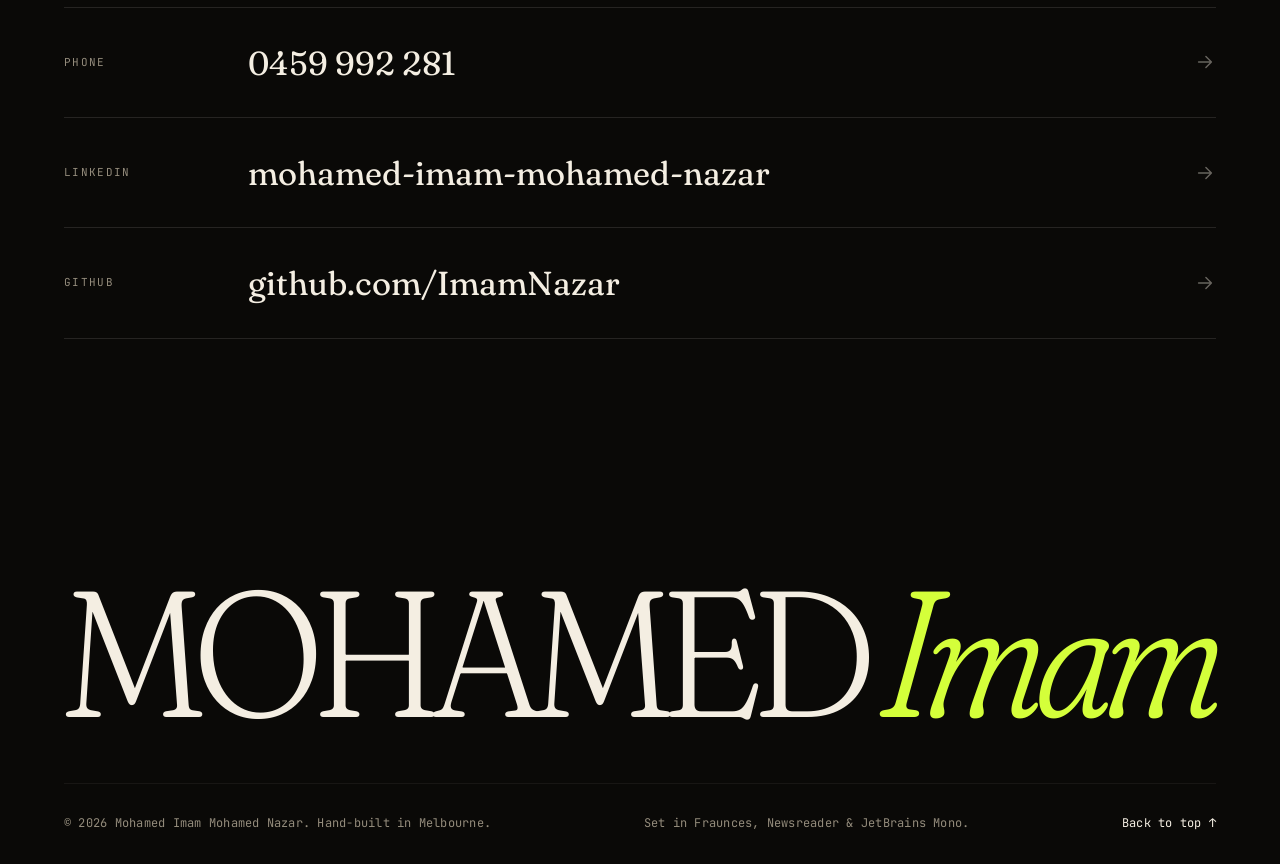
==== commit 116e2269: "Add Grad Job Tracker as featured project" ====
--- a/index.html
+++ b/index.html
@@ -290,14 +290,14 @@
         <span class="section__label">Selected work · 2022 – 2026</span>
       </div>
       <h2 class="section__title">
-        <span data-reveal>Six</span>
+        <span data-reveal>Seven</span>
         <span data-reveal>things</span>
         <span data-reveal>I've</span>
         <span data-reveal><em>built</em>.</span>
       </h2>
       <p class="section__lede" data-reveal>
-        Most recent first. The first two are full case studies. Stacks listed honestly — links to live
-        sites or source where available.
+        Most recent first. The first three are full case studies — one of them a live tool you can use
+        right now. Stacks listed honestly — links to live sites or source where available.
       </p>
     </div>
 
@@ -478,10 +478,102 @@
       </ul>
     </article>
 
+    <!-- ─────────────  Featured: Grad Job Tracker (LIVE)  ───────────── -->
+    <article class="case" data-reveal>
+      <header class="case__hdr">
+        <div class="case__index">03</div>
+        <span class="case__tag"><span></span>Featured · live tool</span>
+        <h3 class="case__title">
+          <span>Grad Job</span>
+          <span><em>Tracker</em></span>
+        </h3>
+        <div class="case__meta">
+          <span>2026</span><i></i>
+          <span>Personal project</span><i></i>
+          <span class="case__meta-pin case__meta-pin--gold">Try it live</span>
+        </div>
+      </header>
+
+      <p class="case__summary">
+        A tool I built for my own graduate job hunt — because a spreadsheet wasn't cutting it. A
+        focused application tracker you can actually use right now, in your browser.
+      </p>
+
+      <div class="case__cols">
+        <div class="case__col">
+          <h4 class="case__h">The problem</h4>
+          <p>
+            Tracking dozens of applications across stages — applied, screening, interview — in a
+            spreadsheet is clumsy and easy to let slip. I wanted something purpose-built that I'd
+            actually open every day during the hunt.
+          </p>
+        </div>
+        <div class="case__col">
+          <h4 class="case__h">The approach</h4>
+          <p>
+            Build it deliberately without a framework — clean state management, DOM rendering, and
+            client-side persistence handled directly. Zero dependencies so it loads instantly and
+            nothing can break.
+          </p>
+        </div>
+      </div>
+
+      <div class="case__doing">
+        <h4 class="case__h">What it does</h4>
+        <ol class="case__list">
+          <li>
+            <span class="case__lk">Pipeline board</span>
+            <span class="case__lv">Six-stage kanban — Wishlist → Applied → Screening → Interview → Offer / Rejected — with one-click stage moves.</span>
+          </li>
+          <li>
+            <span class="case__lk">Live stats</span>
+            <span class="case__lv">Total tracked, active applications, and a computed interview-rate metric that updates as the data changes.</span>
+          </li>
+          <li>
+            <span class="case__lk">Persistence</span>
+            <span class="case__lv">Everything saves to <code>localStorage</code> — survives refreshes, no account, no backend, data stays on the user's device.</span>
+          </li>
+          <li>
+            <span class="case__lk">Search &amp; filter</span>
+            <span class="case__lv">Live text search across company / role / location, plus stage filtering, with event-delegated rendering.</span>
+          </li>
+        </ol>
+      </div>
+
+      <div class="case__lesson" data-reveal>
+        <span class="case__lesson-pin">Why no framework</span>
+        <p>
+          Reaching for React isn't always the answer. Built directly, this loads instantly, has zero
+          dependencies, and nothing in the supply chain can break it. Knowing when not to add a
+          framework is its own skill.
+        </p>
+      </div>
+
+      <div class="case__links" style="margin:28px 0 4px;display:flex;gap:12px;flex-wrap:wrap">
+        <a href="https://imamnazar.github.io/grad-job-tracker/" target="_blank" rel="noopener"
+           style="display:inline-flex;align-items:center;gap:9px;background:var(--acc);color:var(--bg);font-family:var(--mono);font-size:13px;font-weight:500;padding:13px 24px;border-radius:999px">
+          Launch the tool
+          <svg viewBox="0 0 24 24" width="15" height="15" fill="none" stroke="currentColor" stroke-width="1.8" stroke-linecap="round" stroke-linejoin="round"><path d="M18 13v6a2 2 0 01-2 2H5a2 2 0 01-2-2V8a2 2 0 012-2h6M15 3h6v6M10 14L21 3"/></svg>
+        </a>
+        <a href="https://github.com/ImamNazar/grad-job-tracker" target="_blank" rel="noopener"
+           style="display:inline-flex;align-items:center;gap:9px;color:var(--ink);font-family:var(--mono);font-size:13px;padding:13px 24px;border:1px solid var(--line-mid);border-radius:999px">
+          Source on GitHub
+        </a>
+      </div>
+
+      <ul class="case__stack" role="list">
+        <li>Vanilla JavaScript</li>
+        <li>localStorage</li>
+        <li>Zero dependencies</li>
+        <li>Responsive CSS</li>
+        <li>Event delegation</li>
+      </ul>
+    </article>
+
     <!-- ─────────────  Compact project cards  ───────────── -->
     <ul class="cards" role="list">
       <li class="card" data-reveal data-hover>
-        <span class="card__num">03</span>
+        <span class="card__num">04</span>
         <h3 class="card__title">MkCare</h3>
         <span class="card__meta">2022 · Higher Diploma Capstone · ICBT</span>
         <p class="card__body">
@@ -499,7 +591,7 @@
       </li>
 
       <li class="card" data-reveal data-hover>
-        <span class="card__num">04</span>
+        <span class="card__num">05</span>
         <h3 class="card__title">SKY Ticketing</h3>
         <span class="card__meta">2024 · Frontend contribution at INVECT TECH</span>
         <p class="card__body">
@@ -517,7 +609,7 @@
       </li>
 
       <li class="card" data-reveal data-hover>
-        <span class="card__num">05</span>
+        <span class="card__num">06</span>
         <h3 class="card__title">Elegant Wardrobe</h3>
         <span class="card__meta">2022 · Full-stack e-commerce build</span>
         <p class="card__body">
@@ -535,7 +627,7 @@
       </li>
 
       <li class="card" data-reveal data-hover>
-        <span class="card__num">06</span>
+        <span class="card__num">07</span>
         <h3 class="card__title">Software Testing Suite</h3>
         <span class="card__meta">2025 · RMIT — Software Testing</span>
         <p class="card__body">
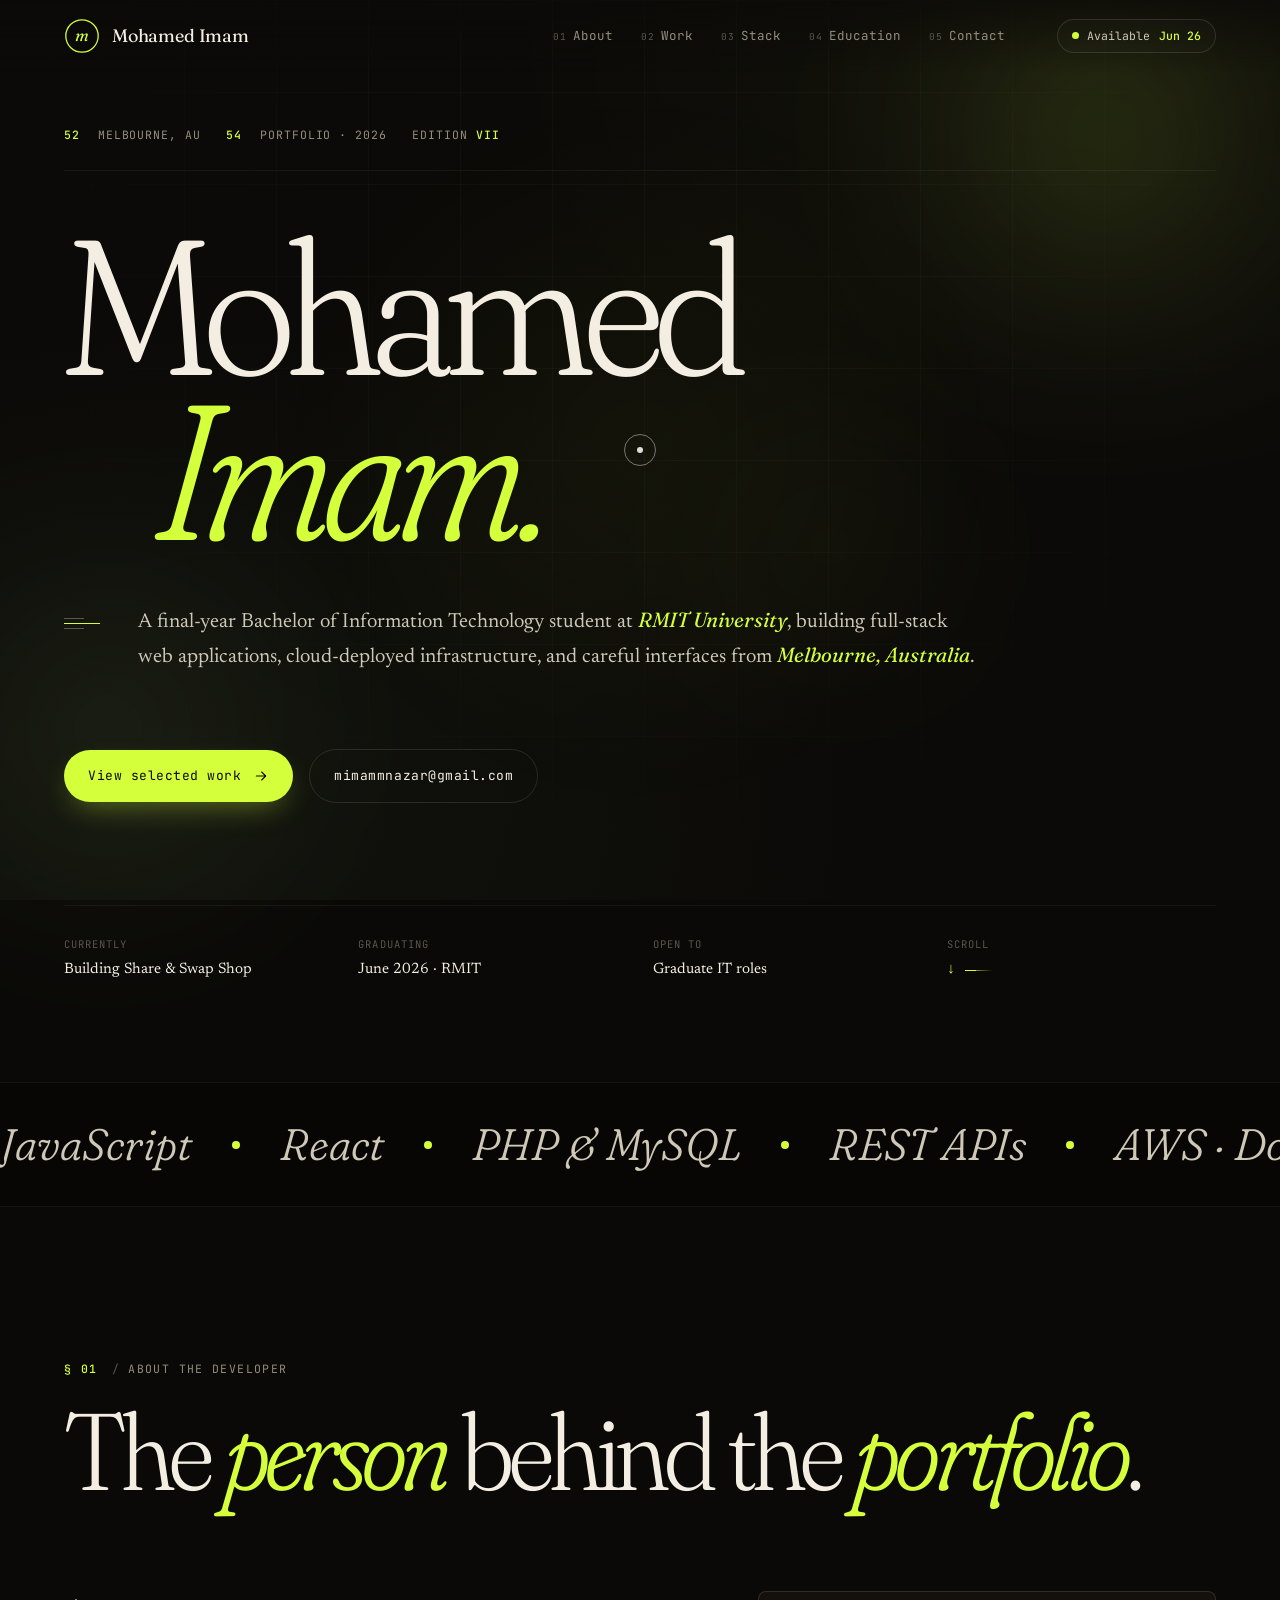
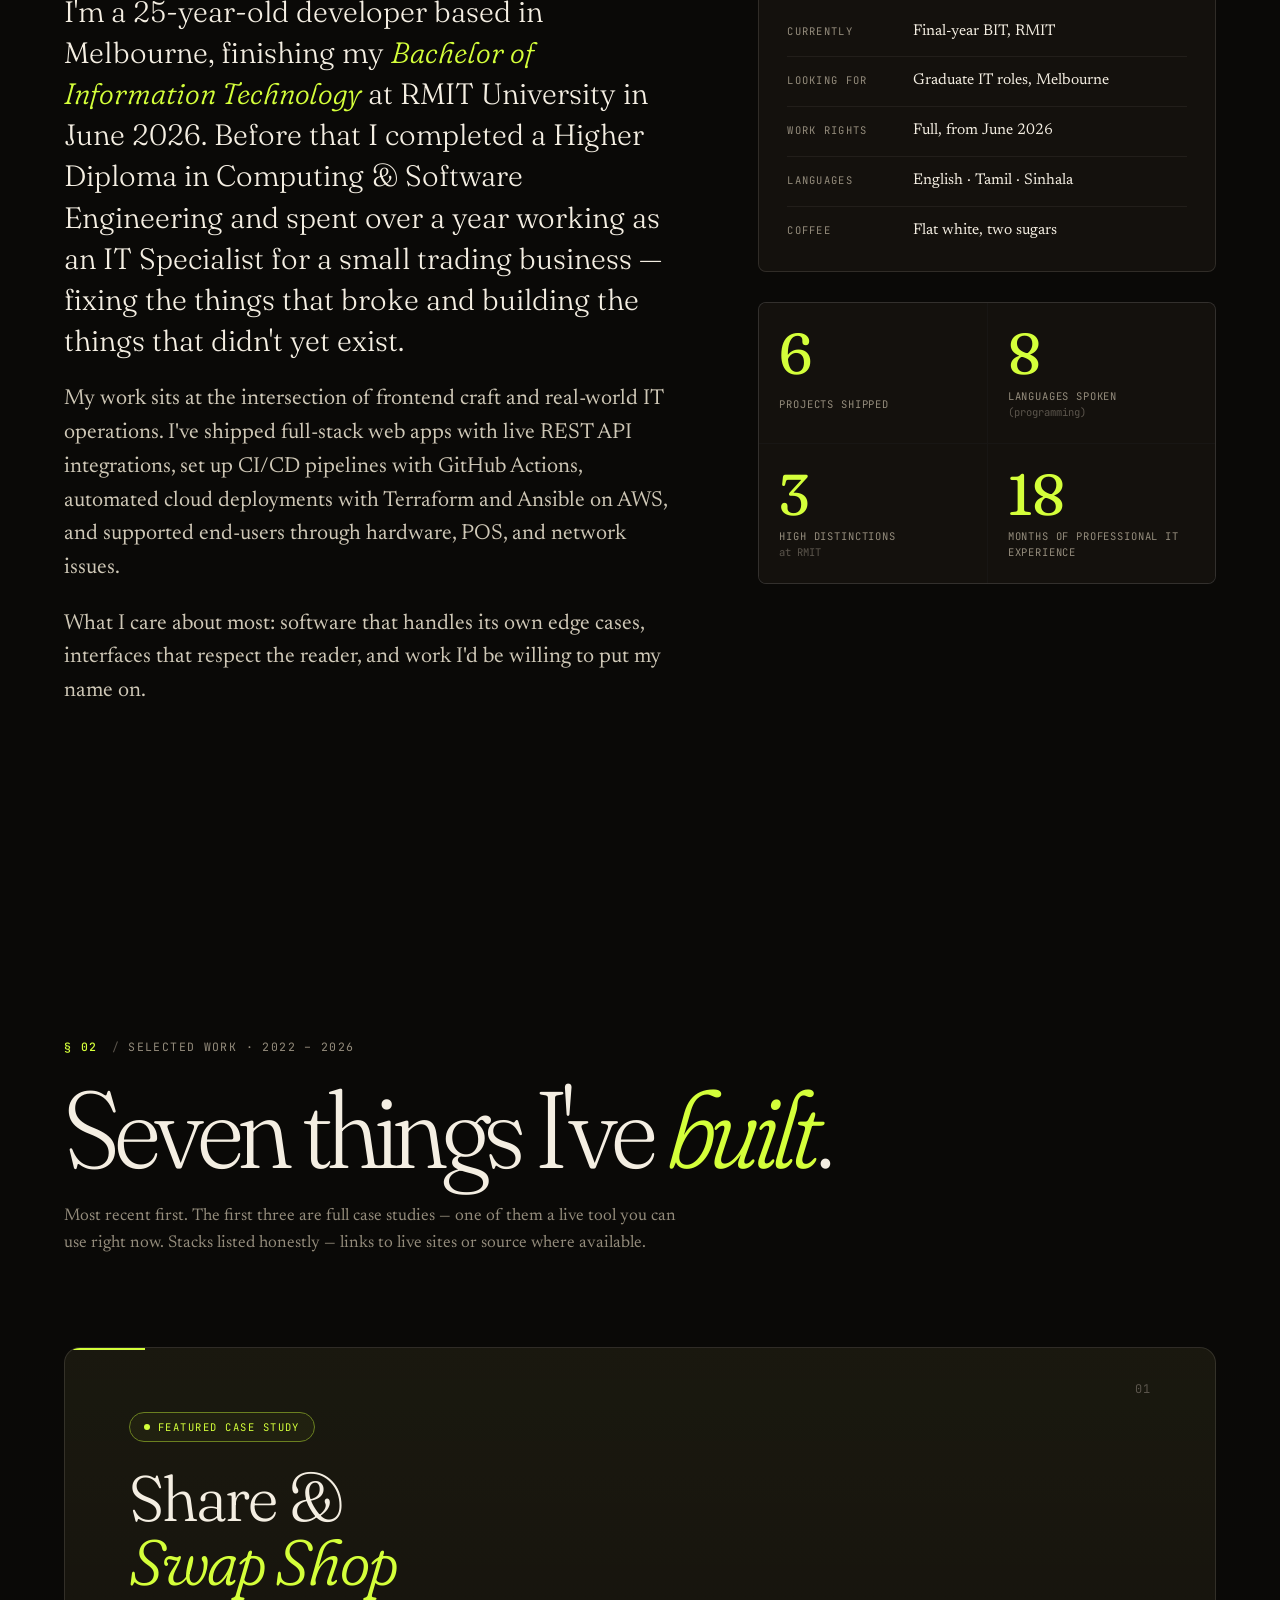
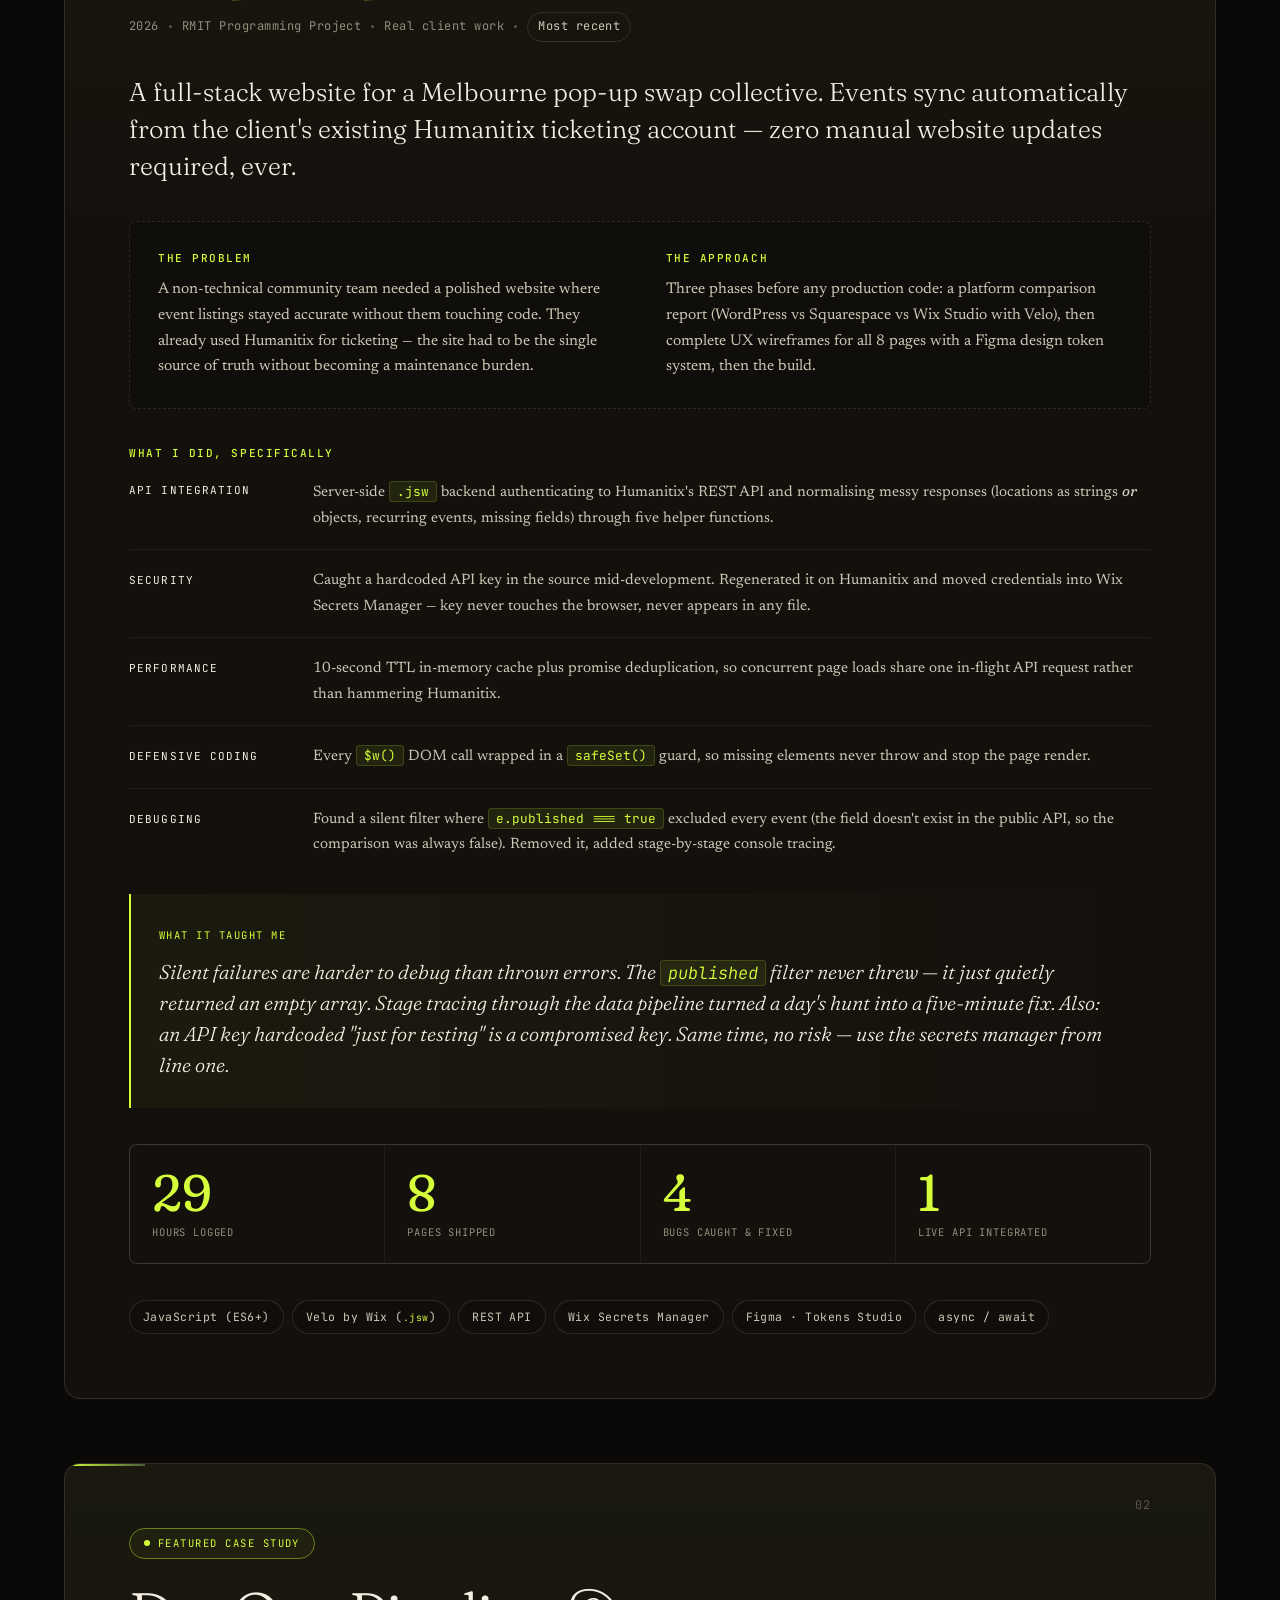
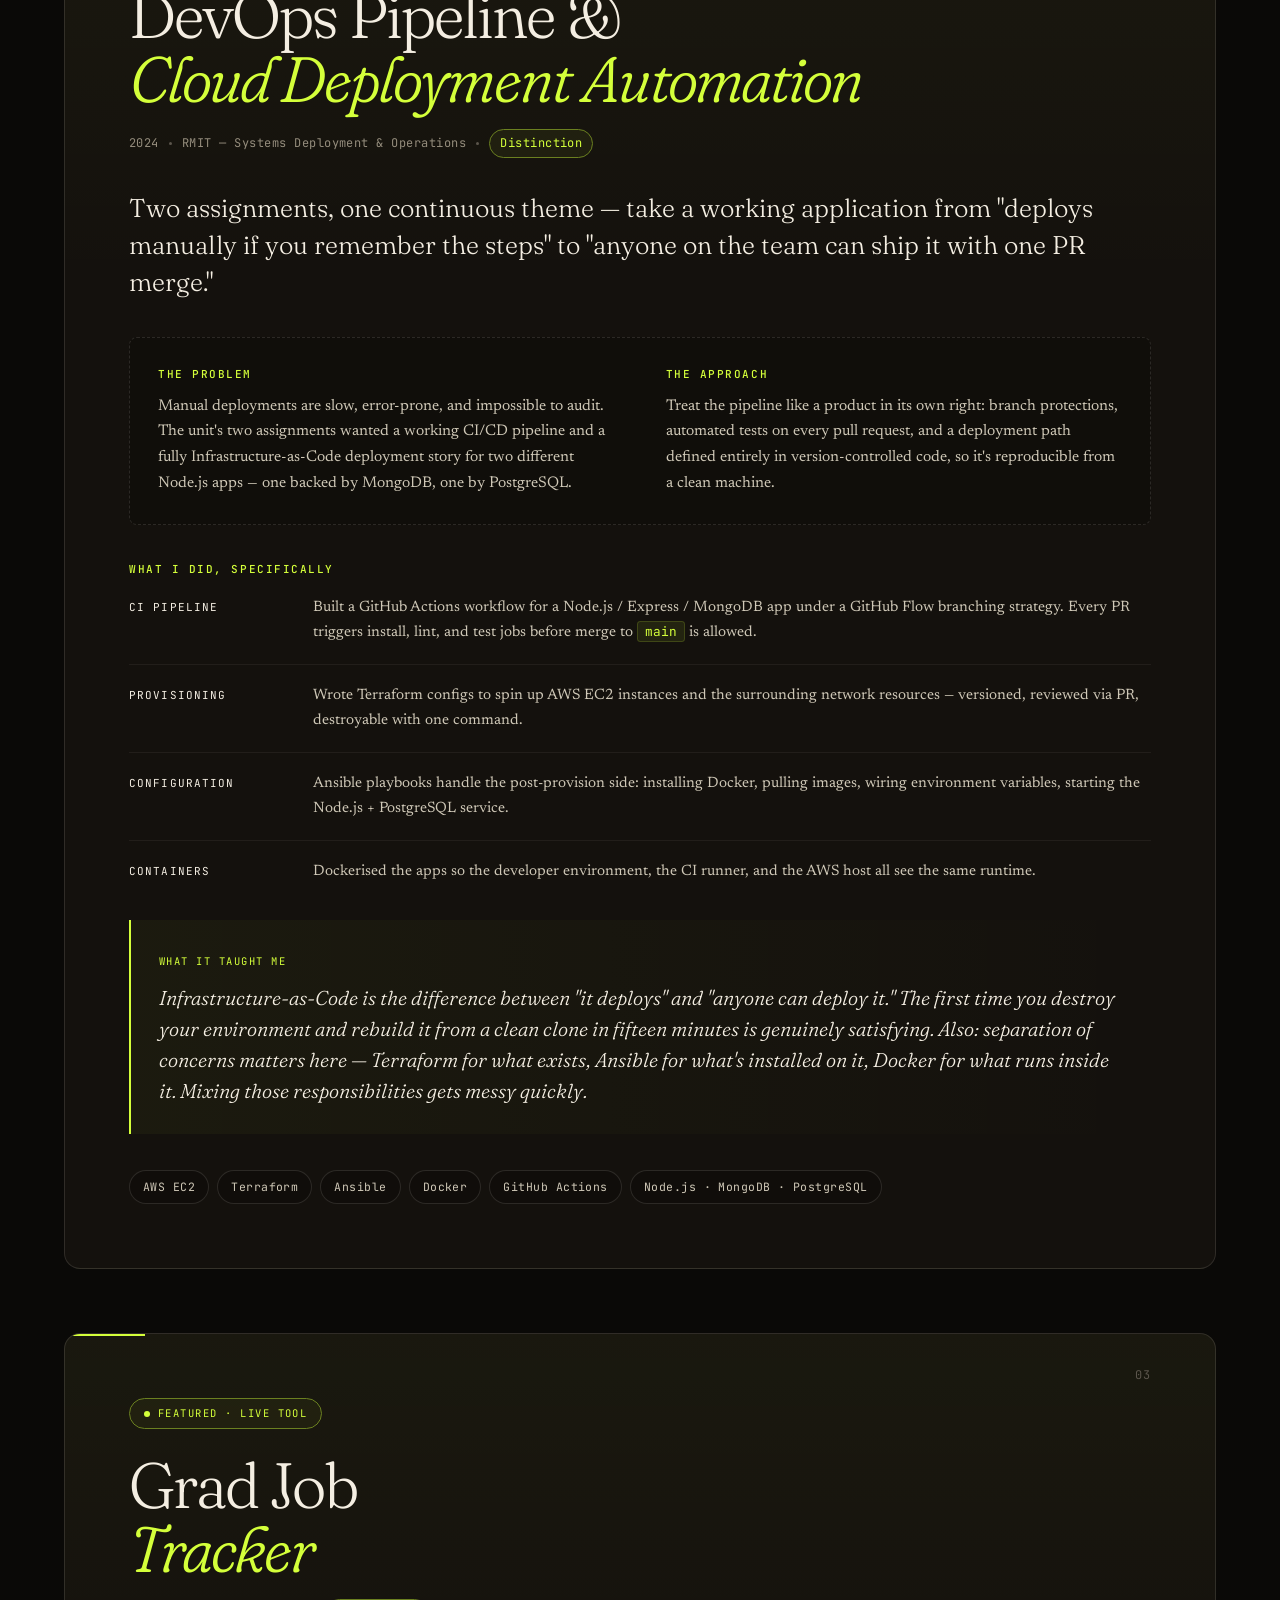
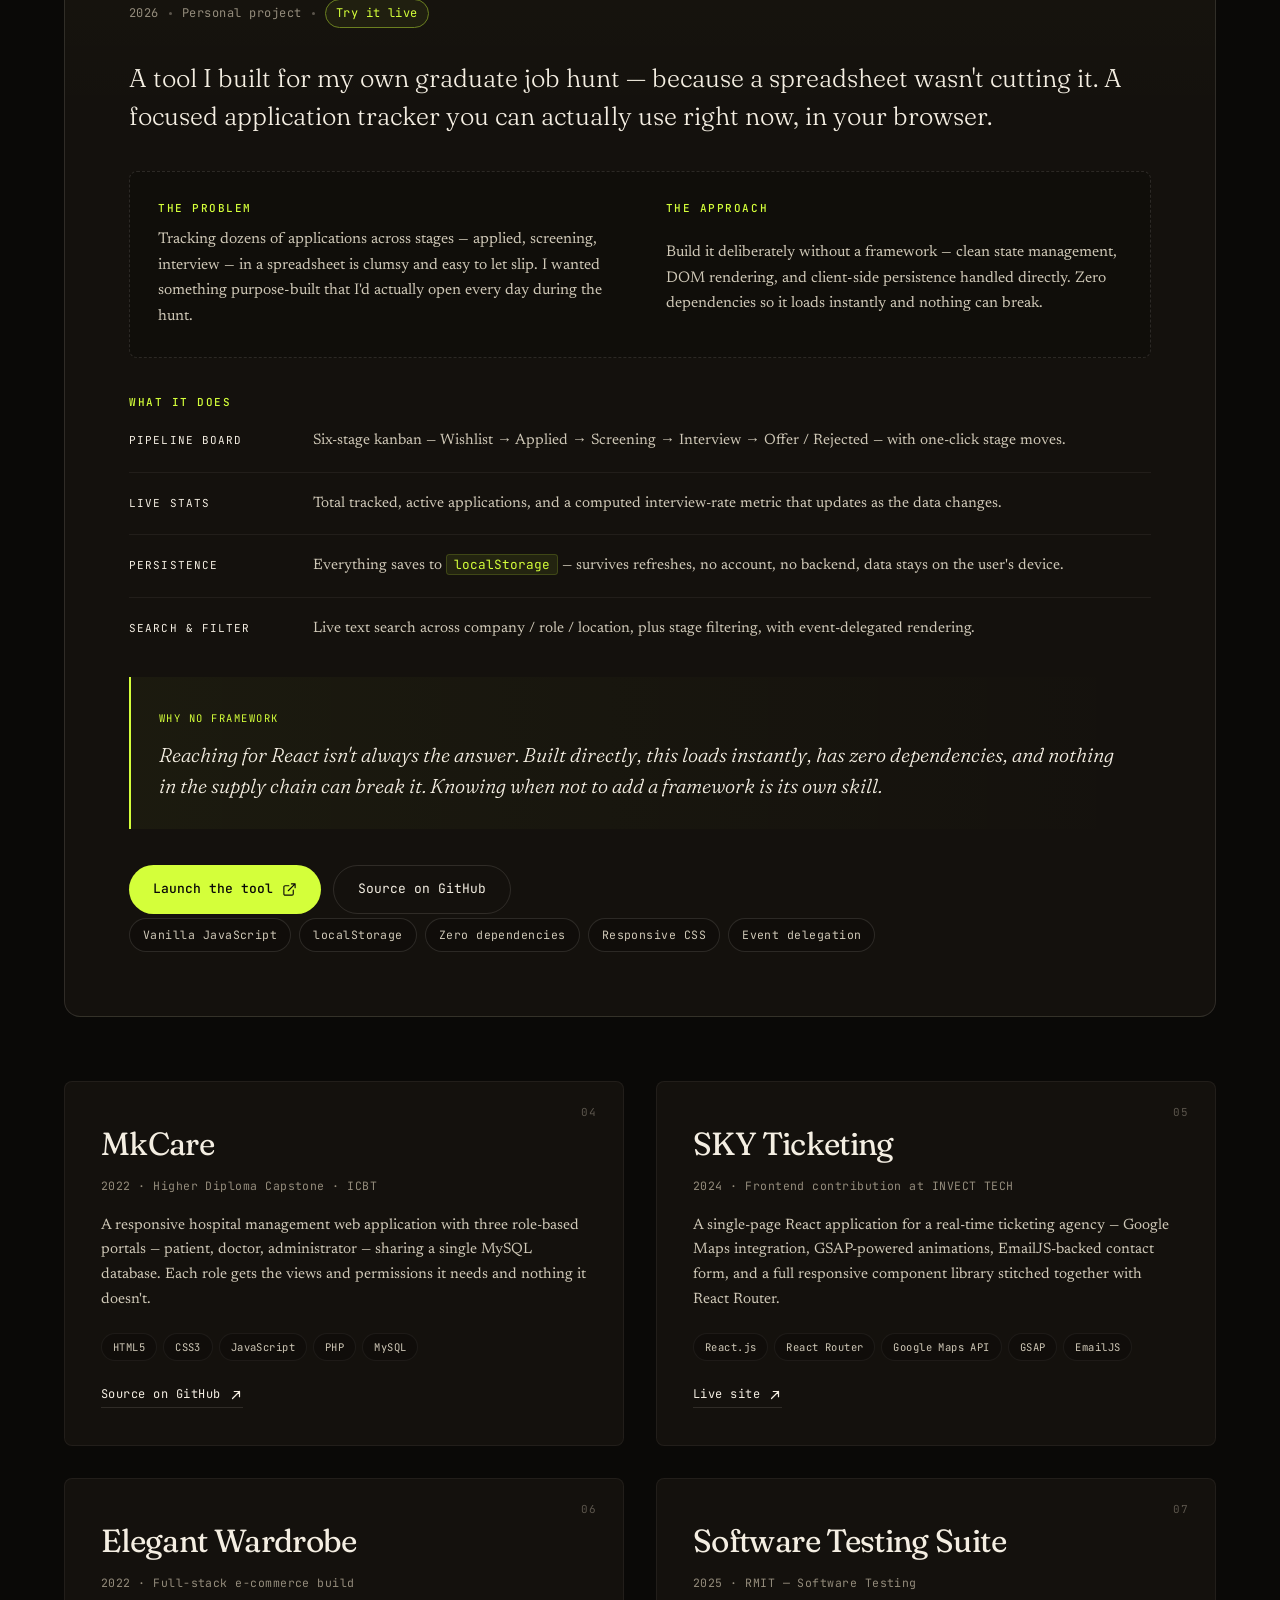
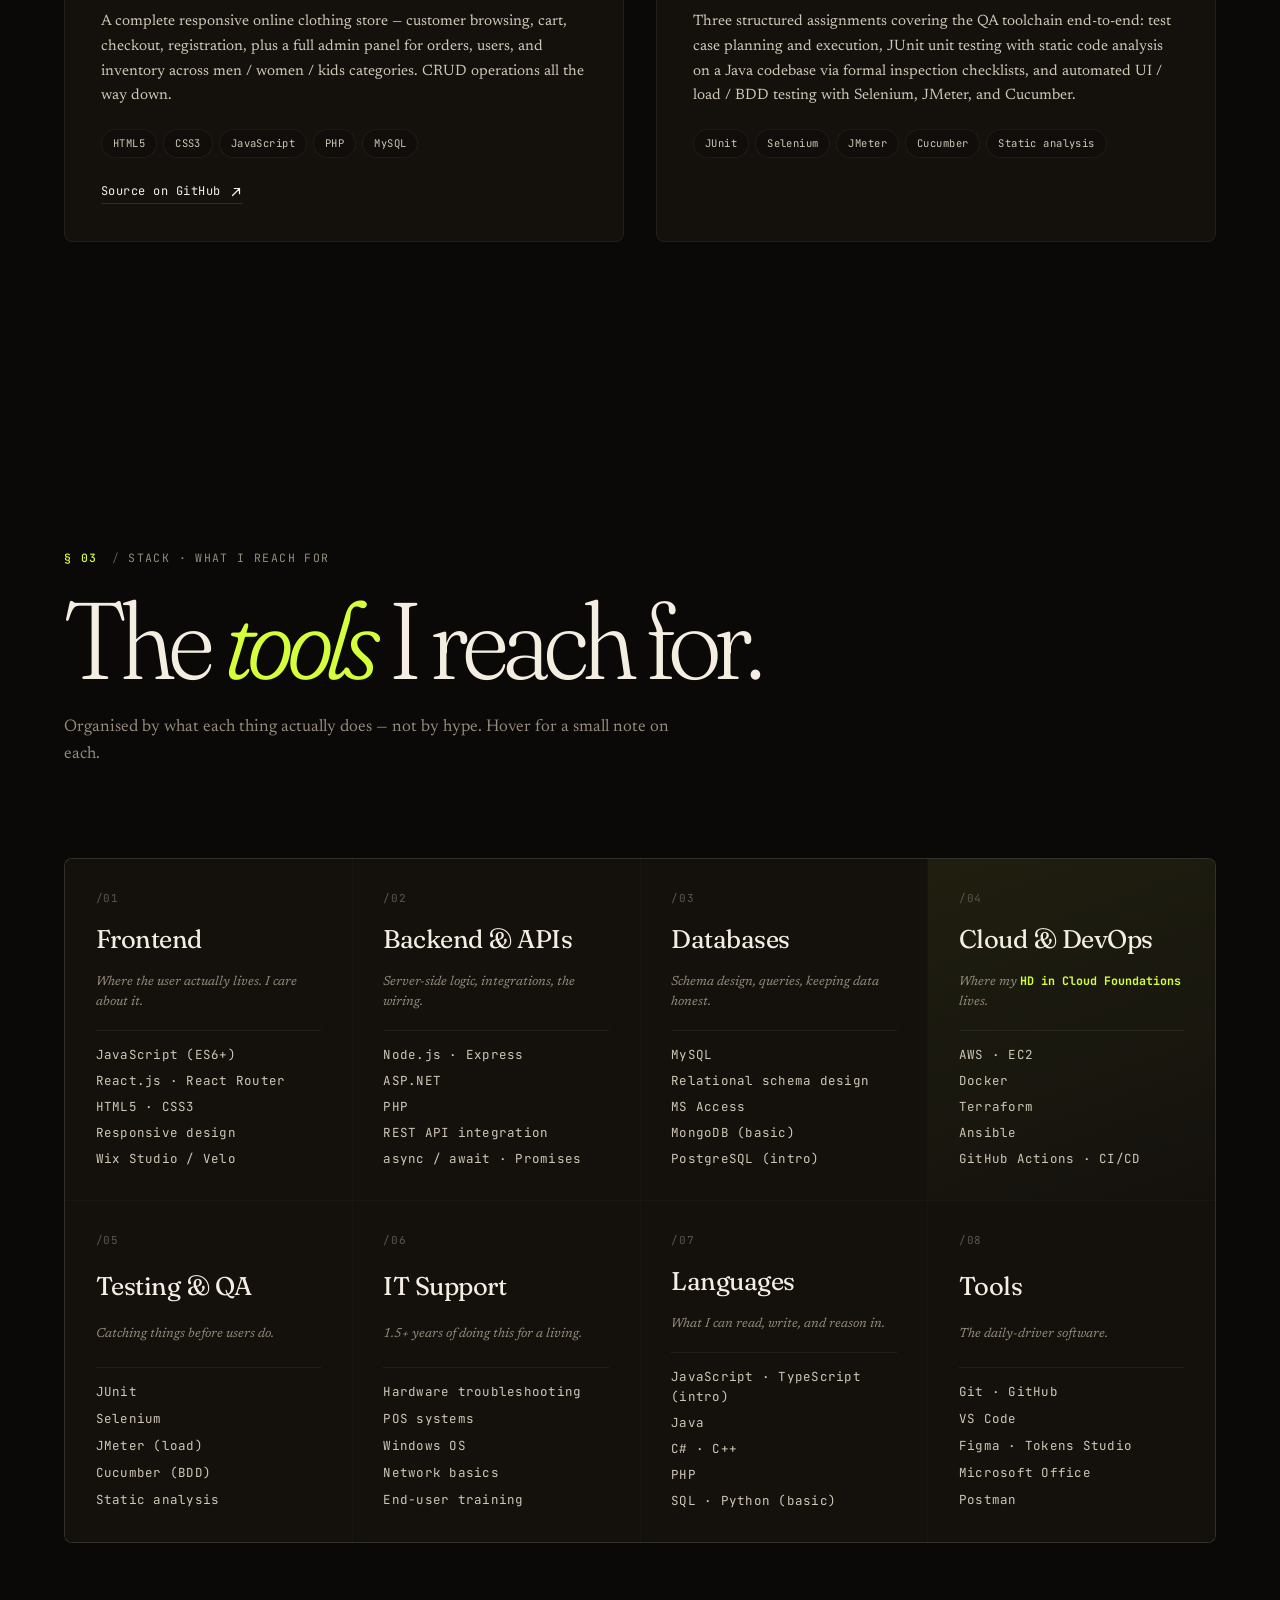
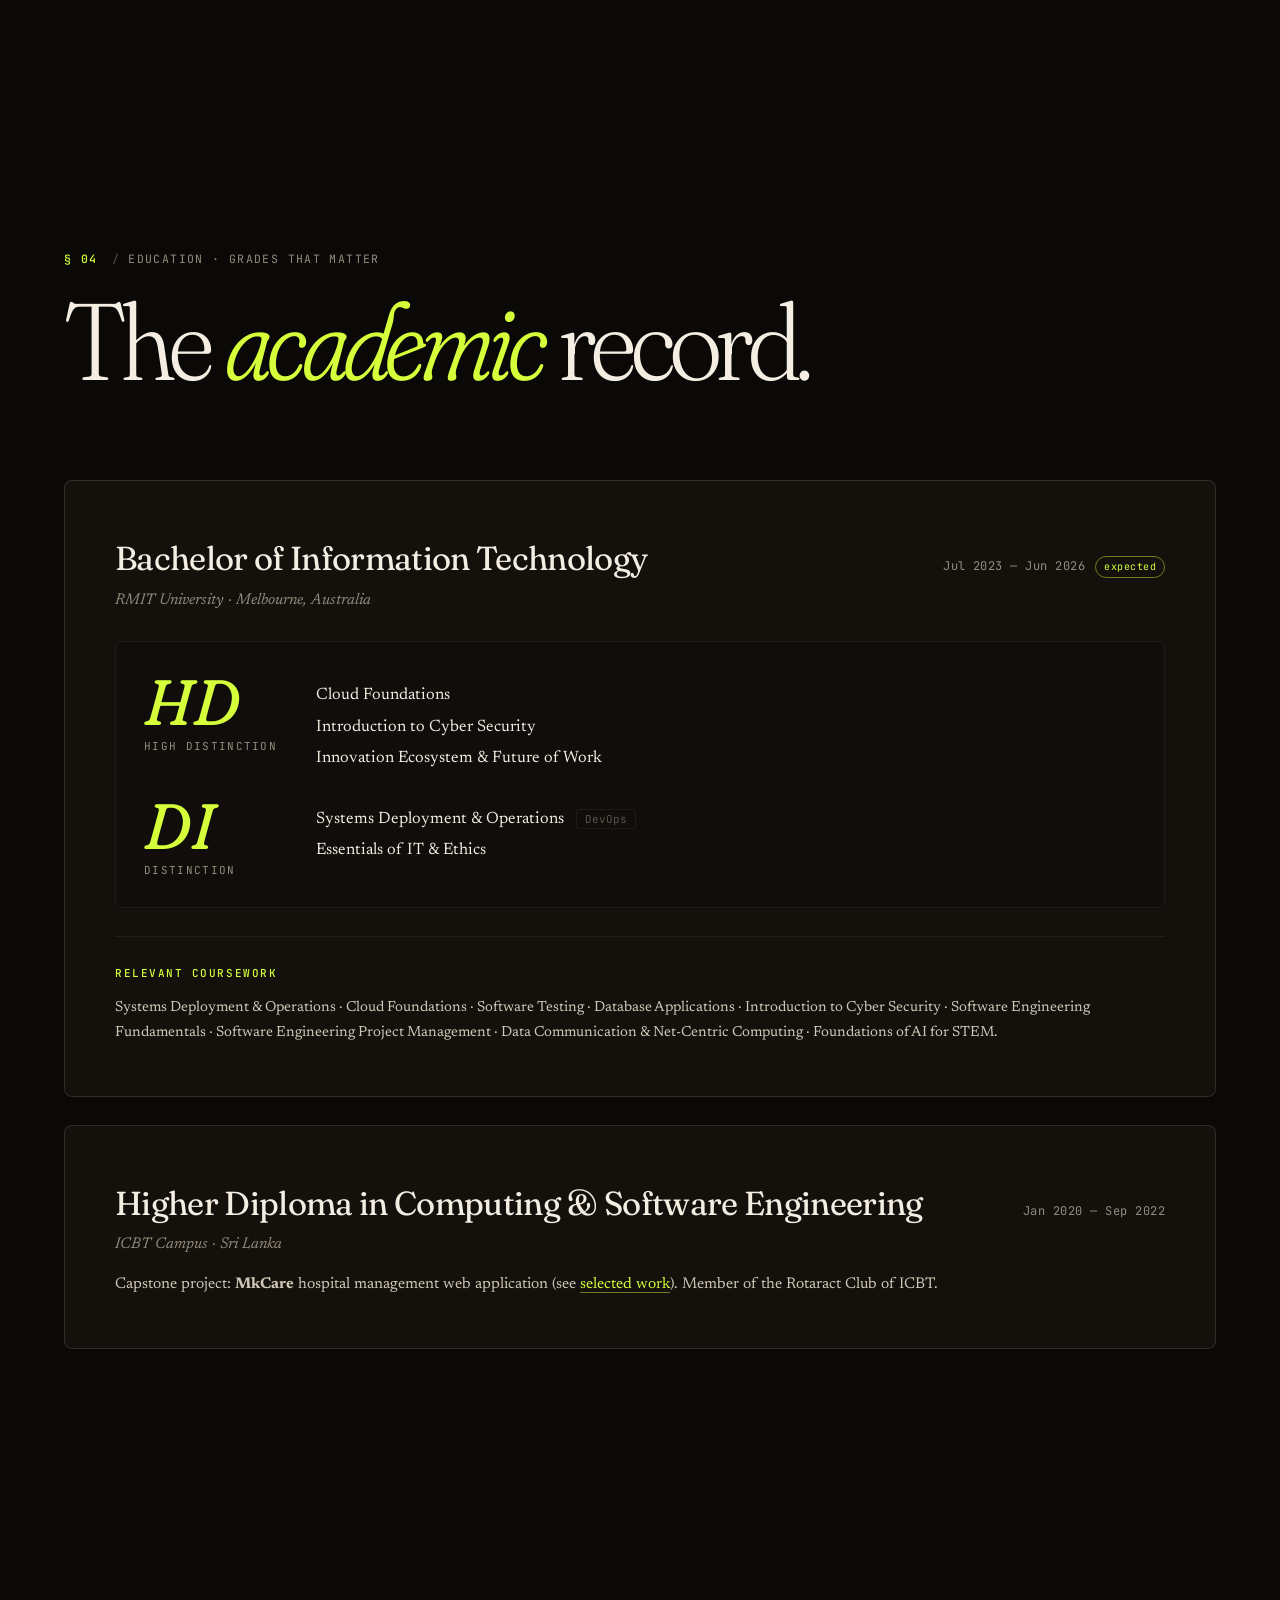
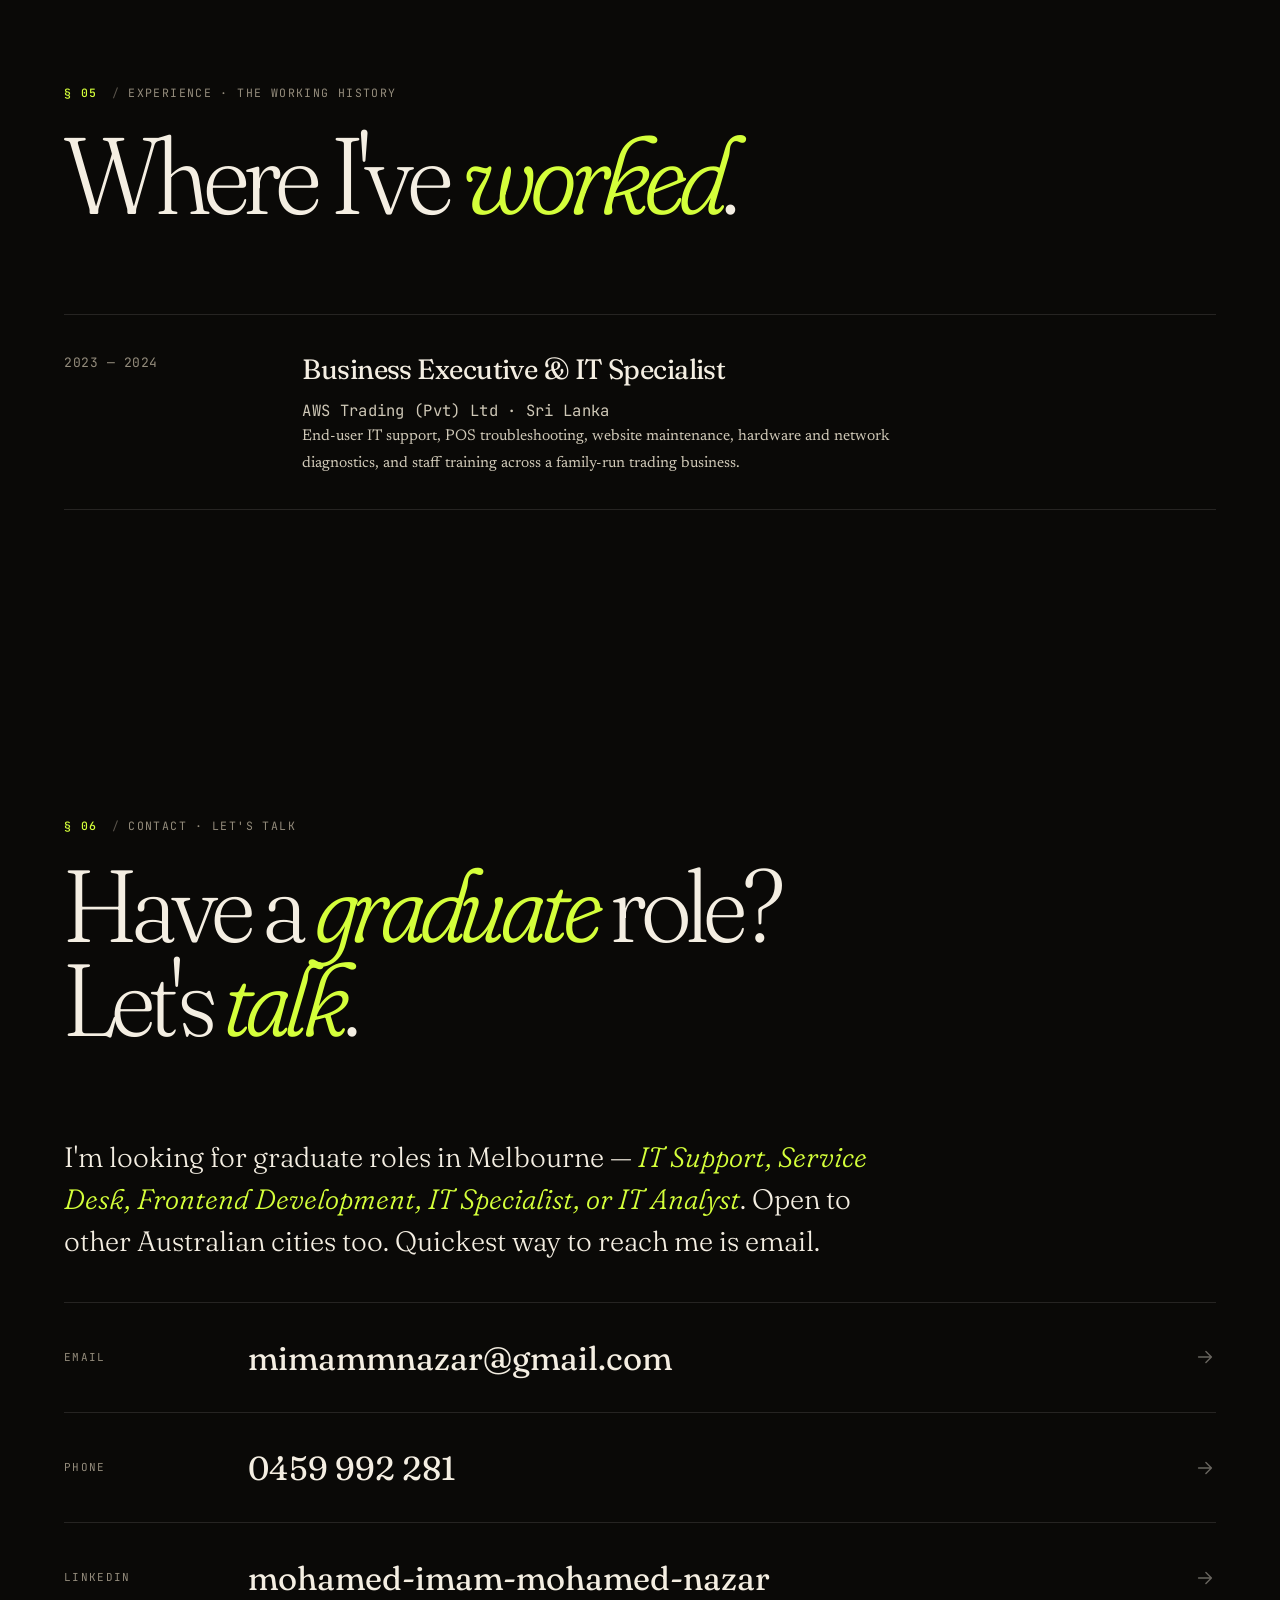
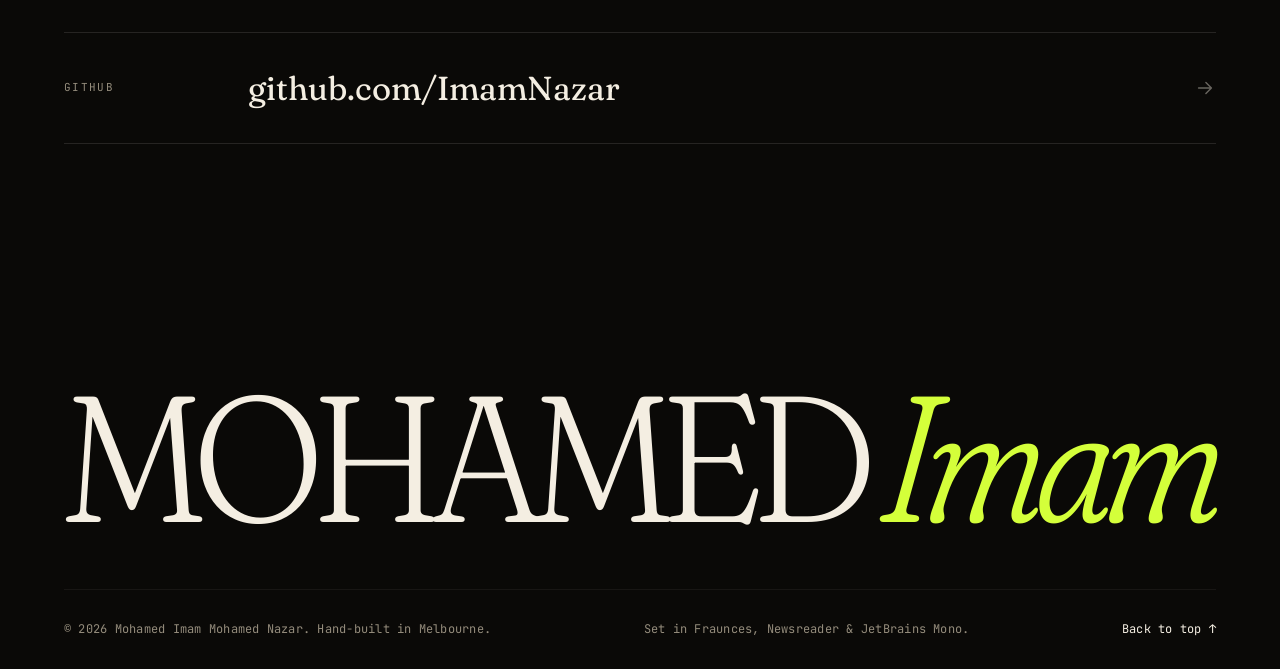
==== commit 0c76ad02: "Update index.html" ====
--- a/index.html
+++ b/index.html
@@ -877,17 +877,7 @@
           </p>
         </div>
       </li>
-      <li class="tl-row" data-reveal>
-        <span class="tl-when">2022</span>
-        <div class="tl-body">
-          <h3>Data Research Analyst</h3>
-          <p class="tl-where">Intelligent Image Management (IIMI) · Sri Lanka / USA</p>
-          <p>
-            High-accuracy keying and transcription for AI training datasets and genealogy / family-history
-            records, inside a 4,200+ employee global operation serving US-based clients.
-          </p>
-        </div>
-      </li>
+     
     </ol>
   </section>
 
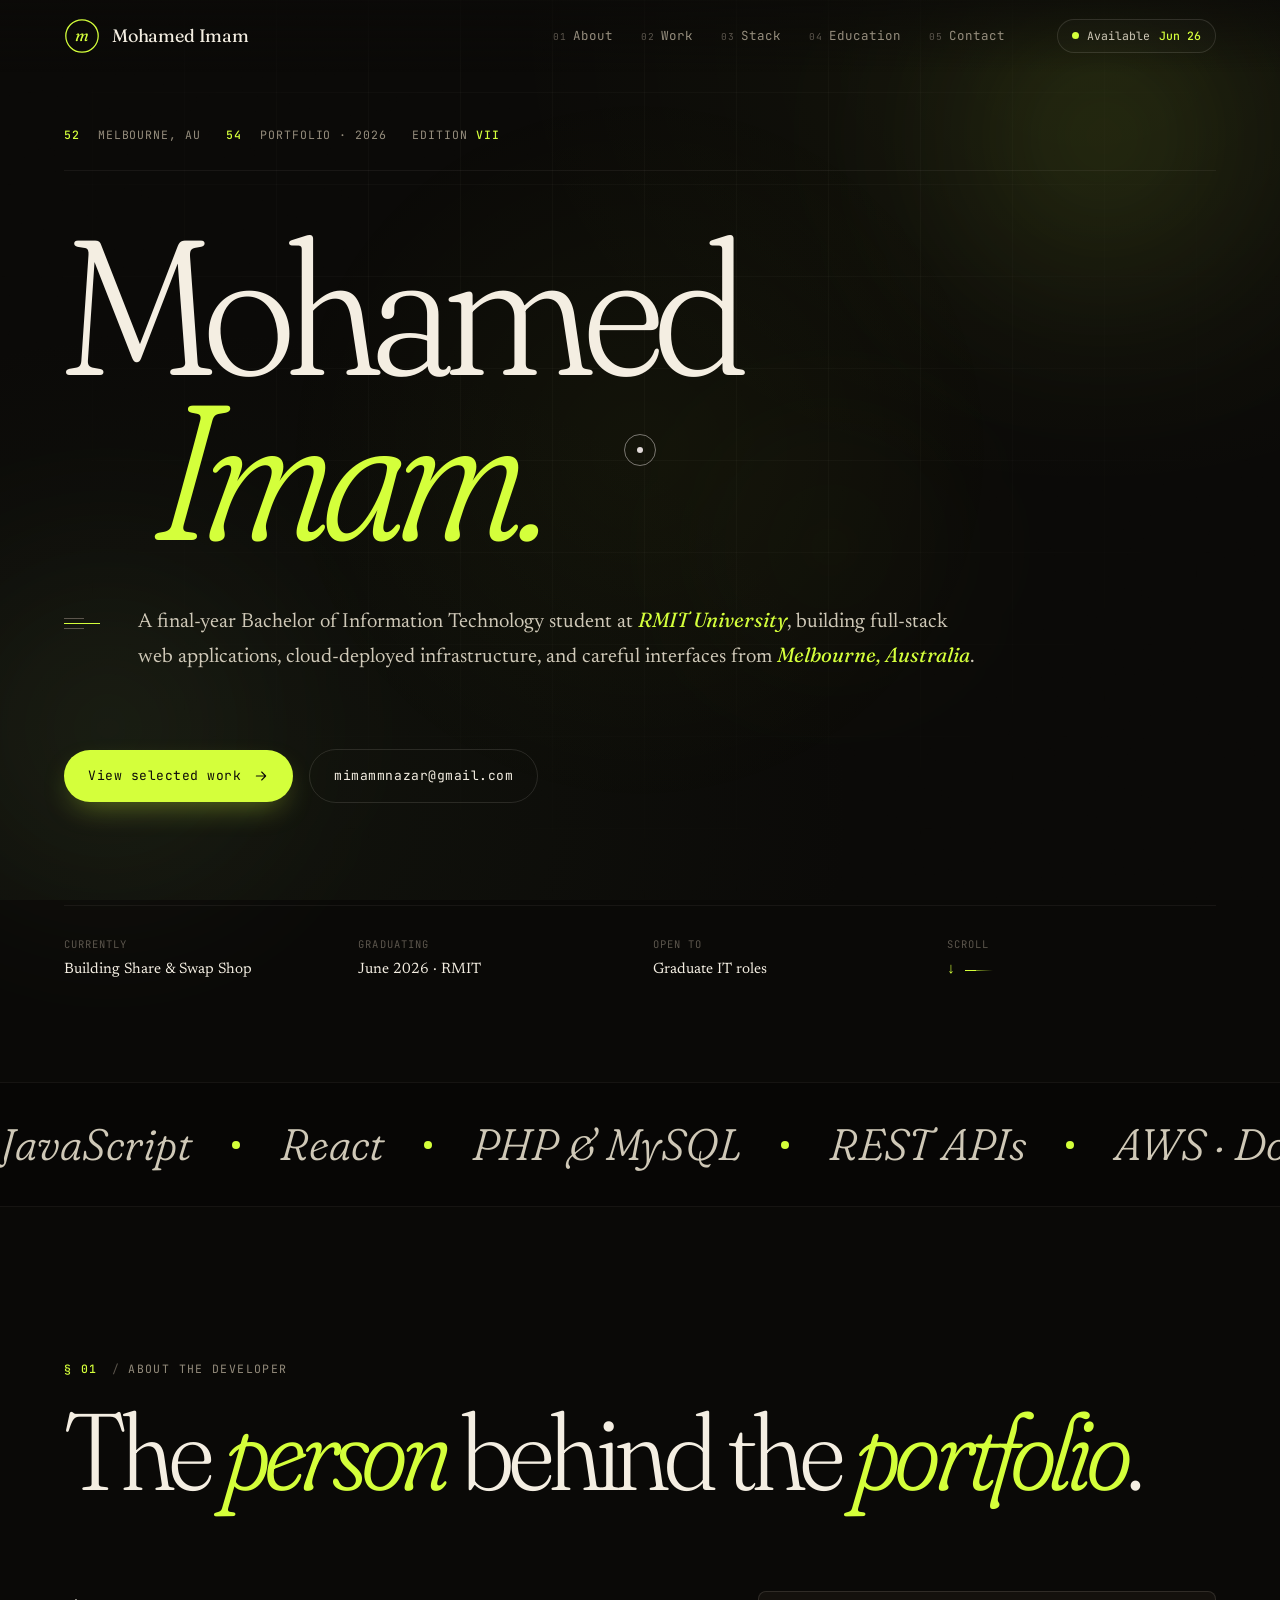
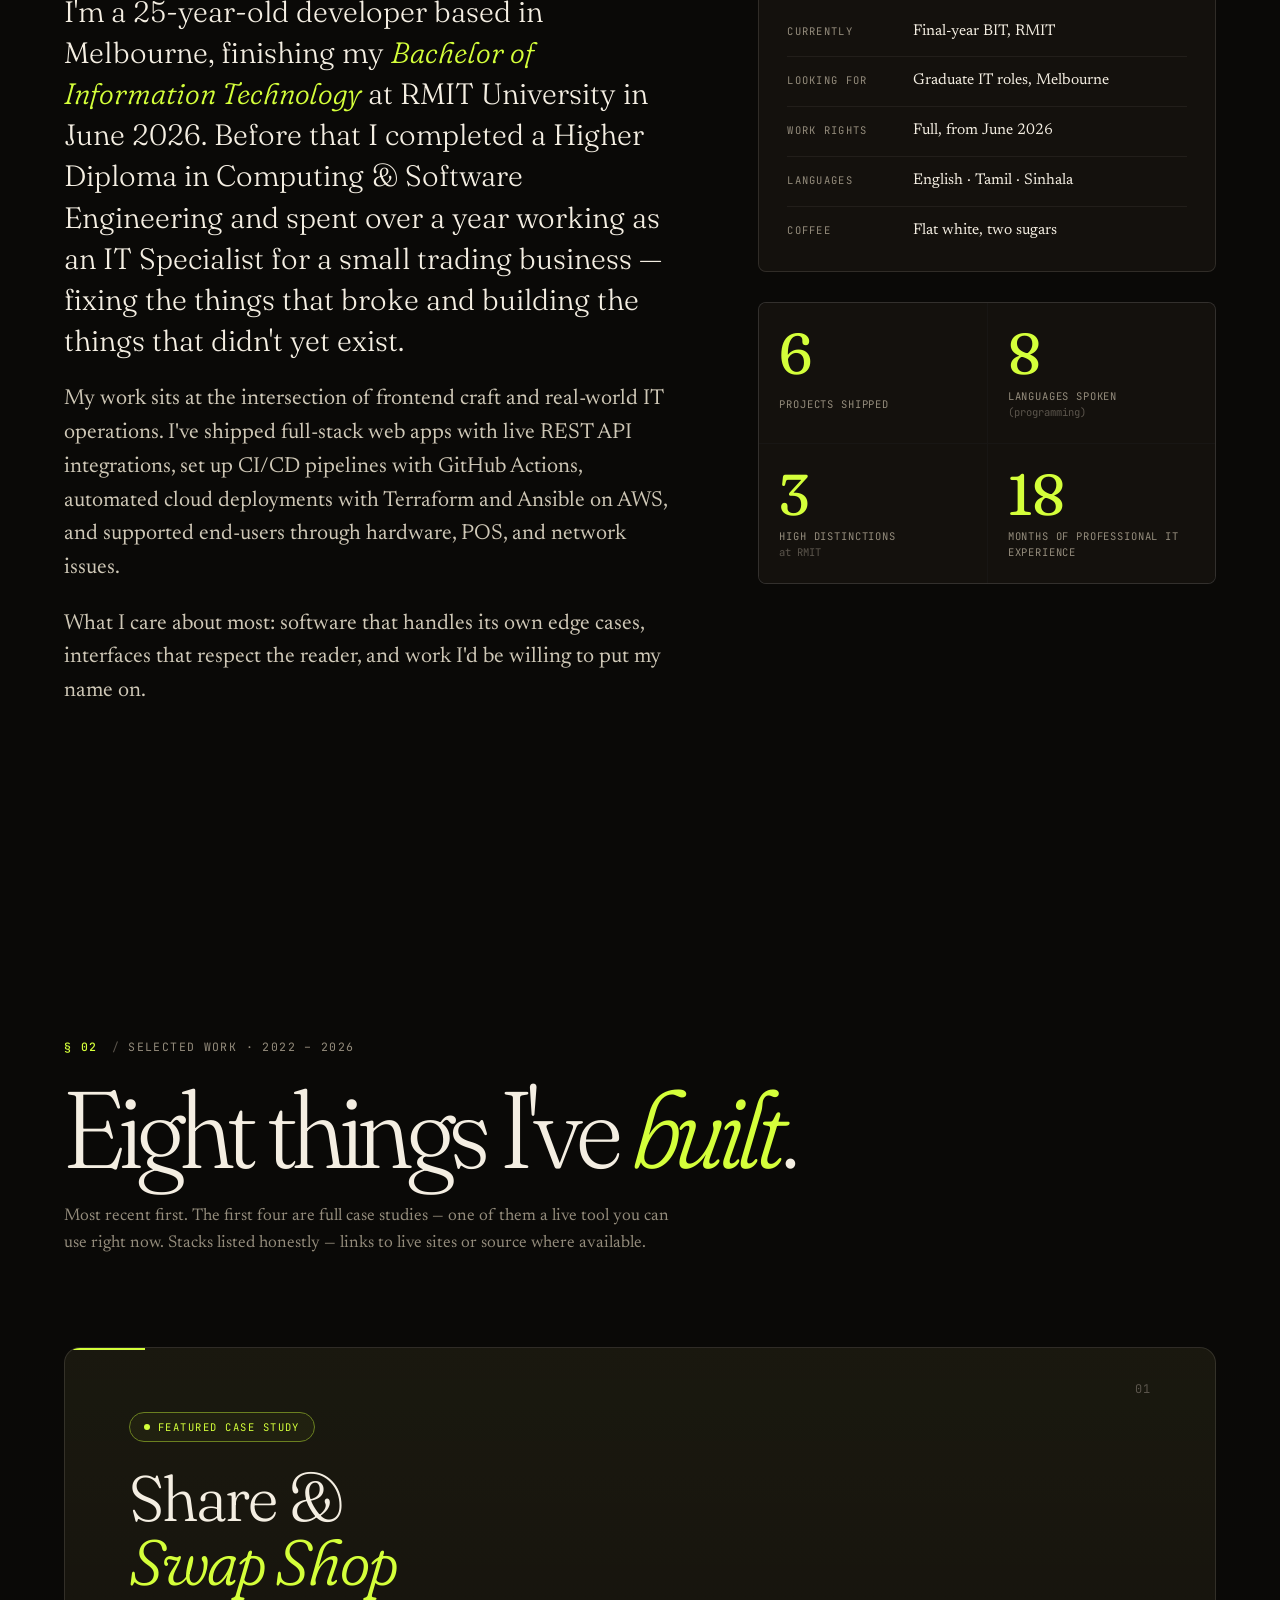
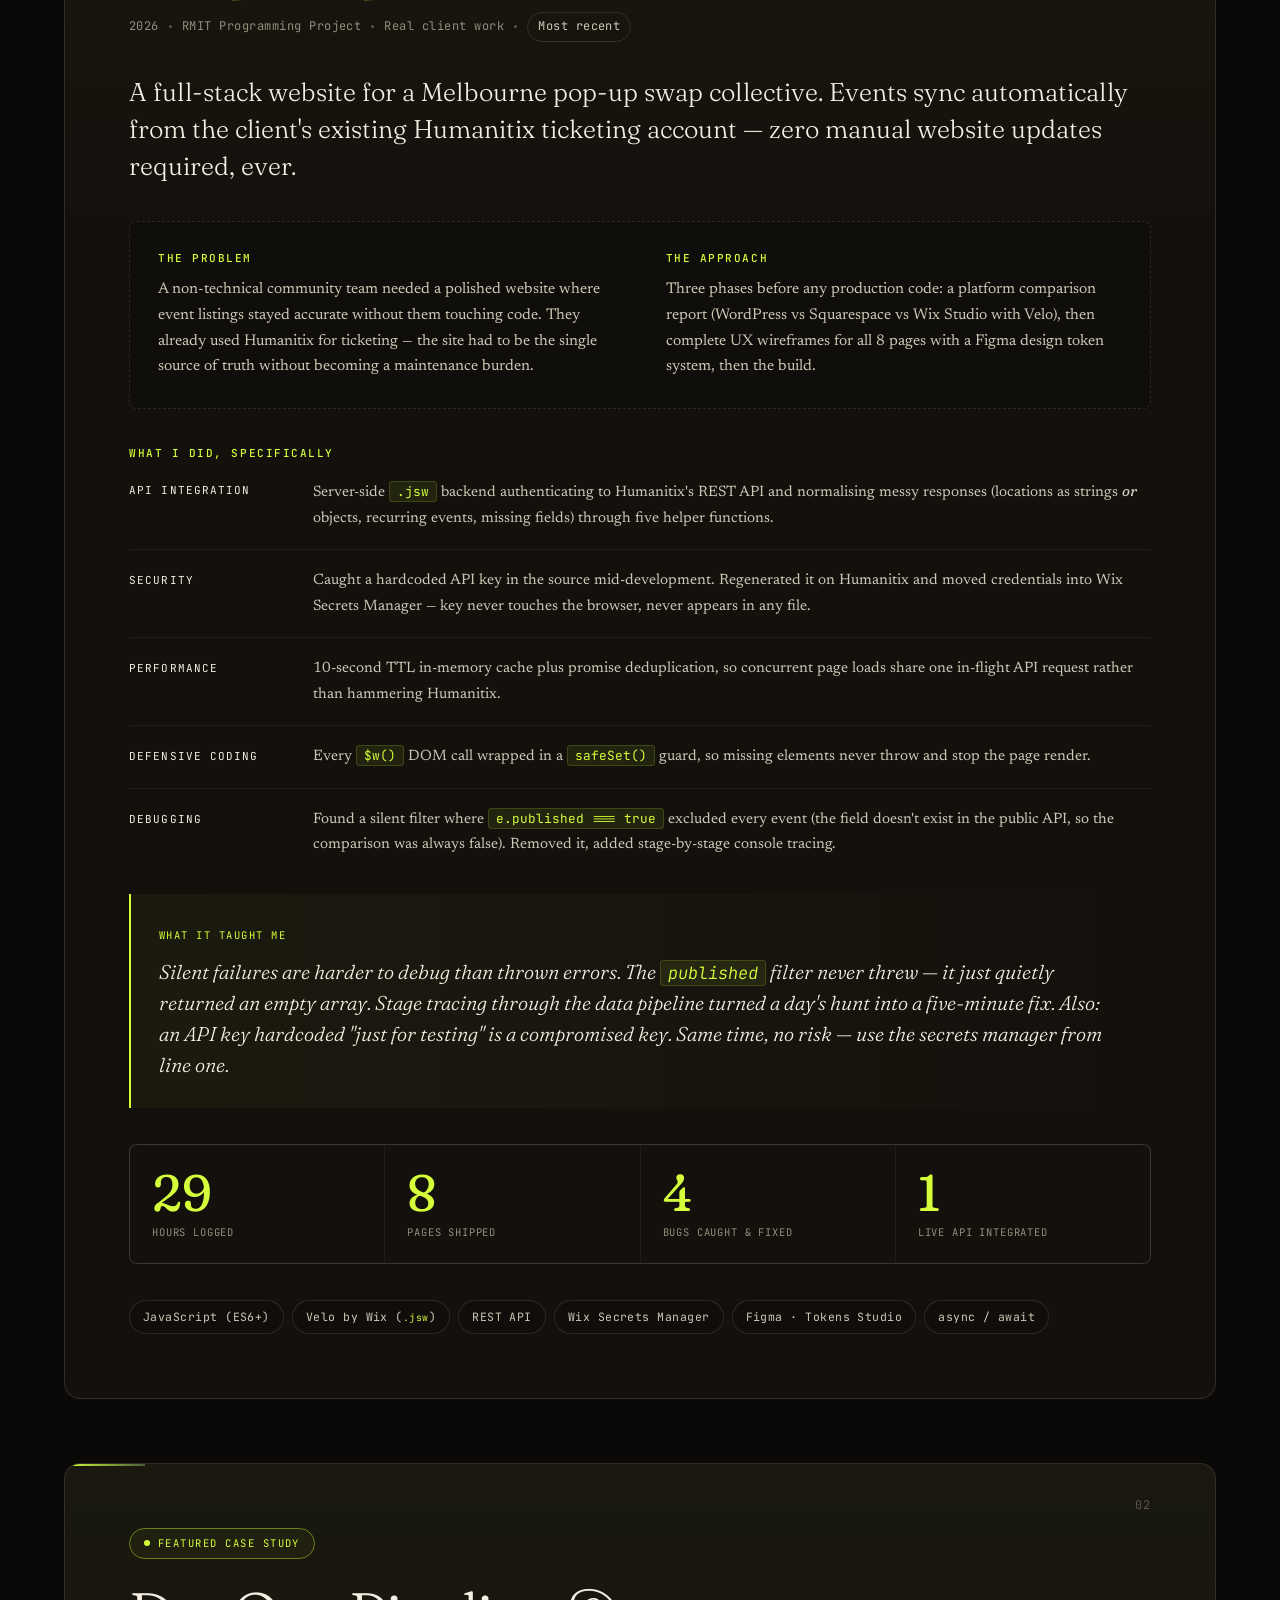
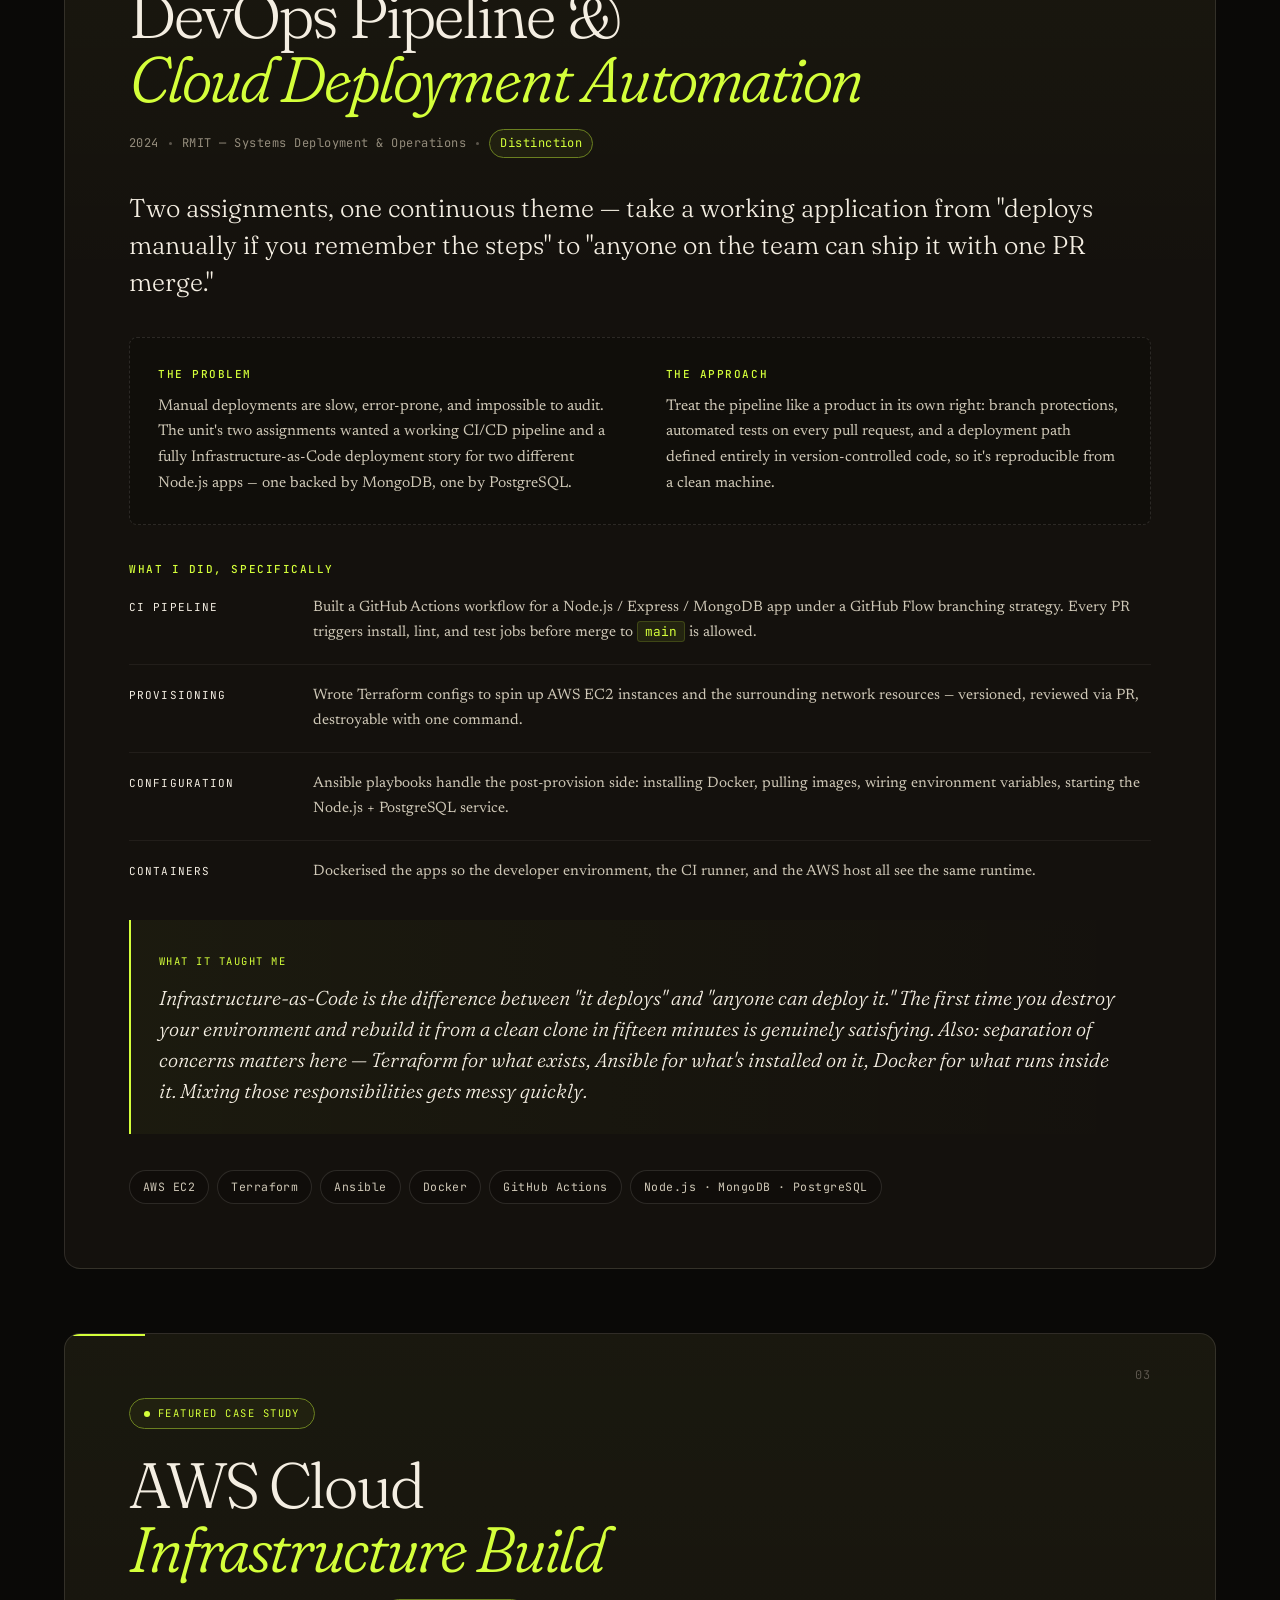
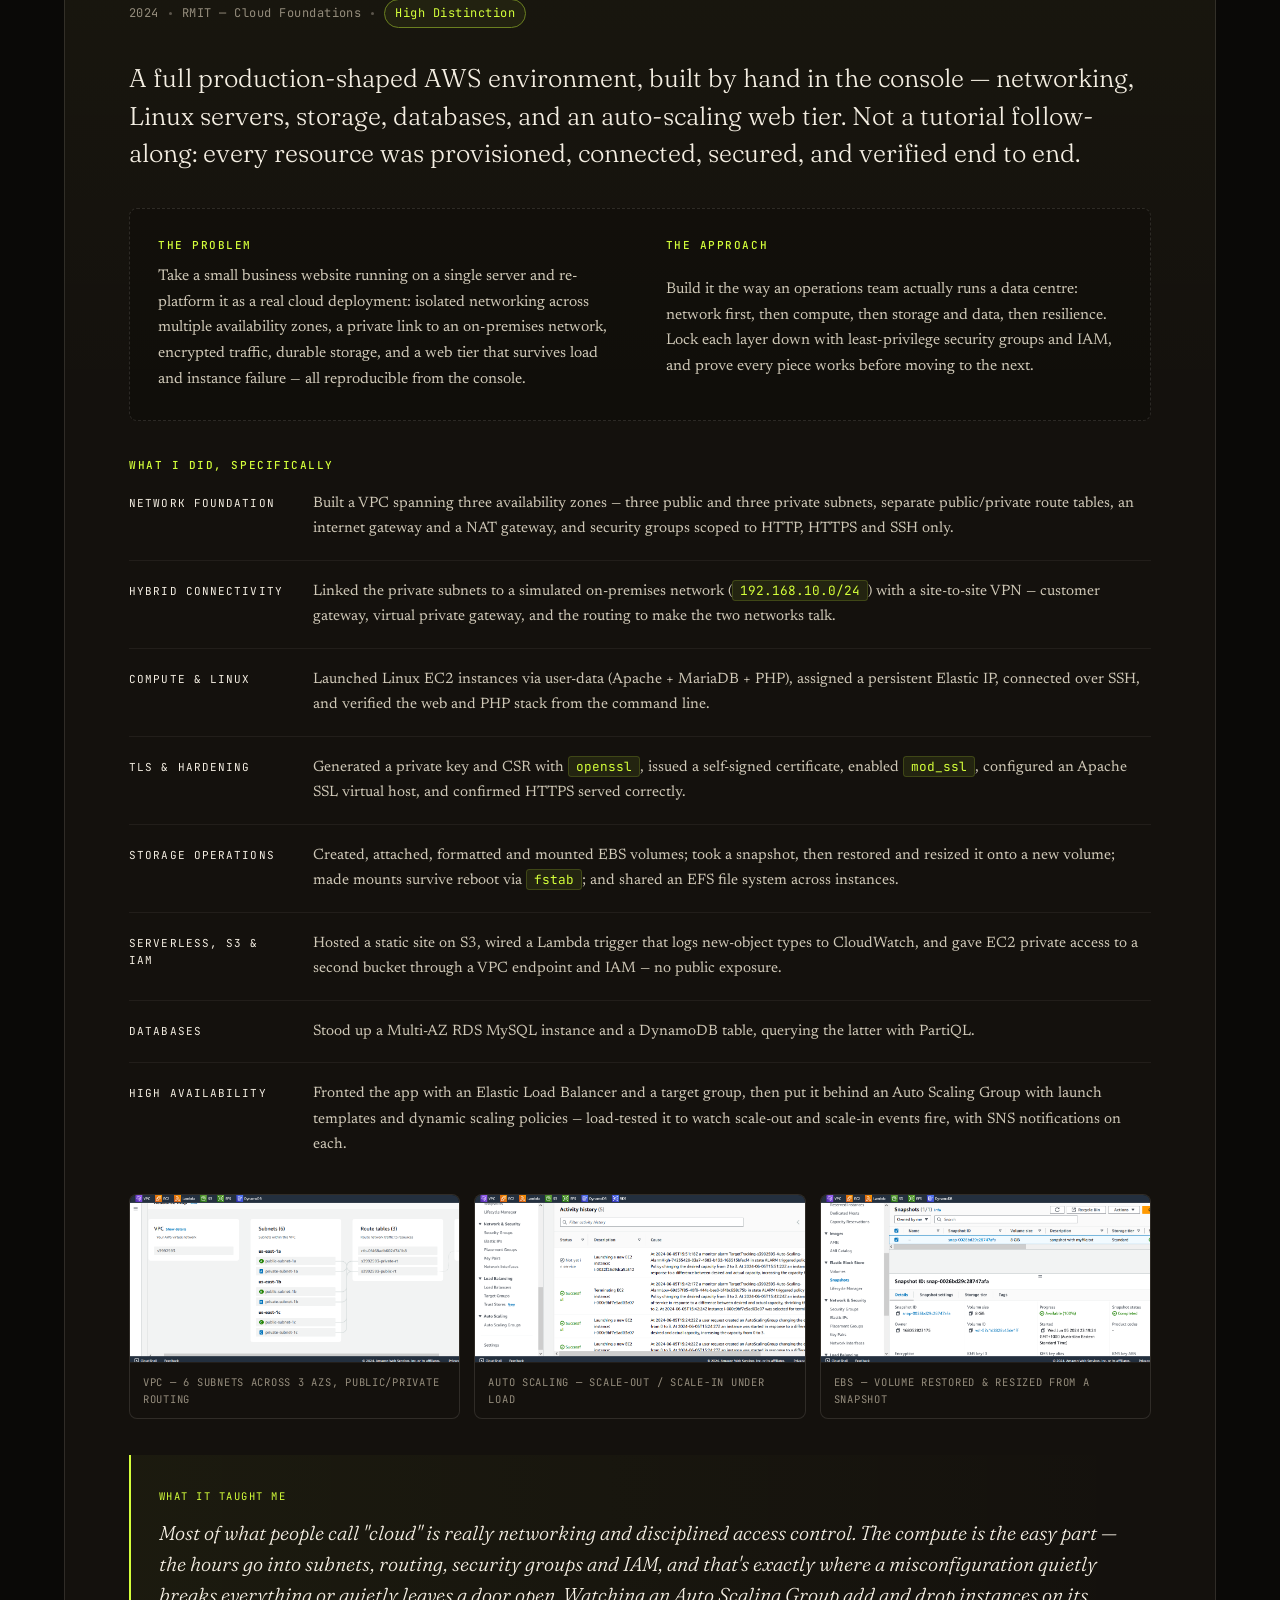
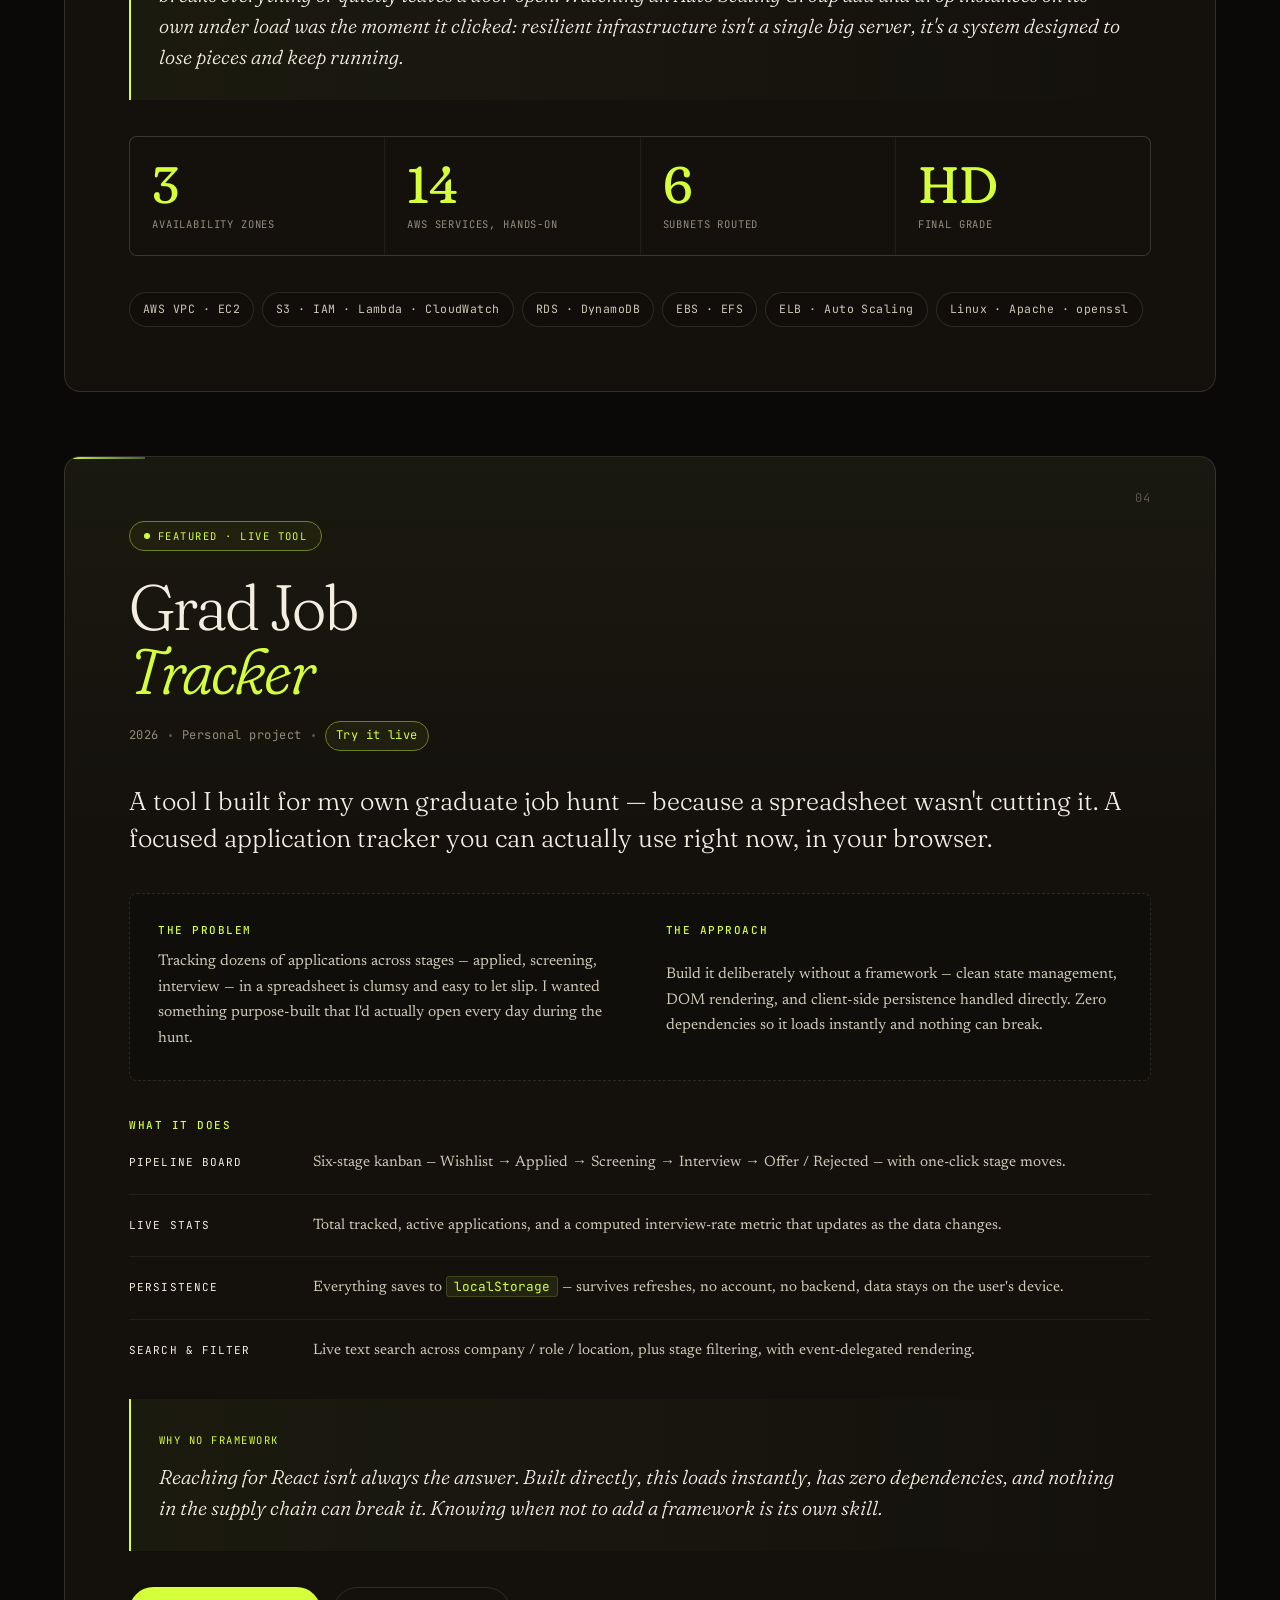
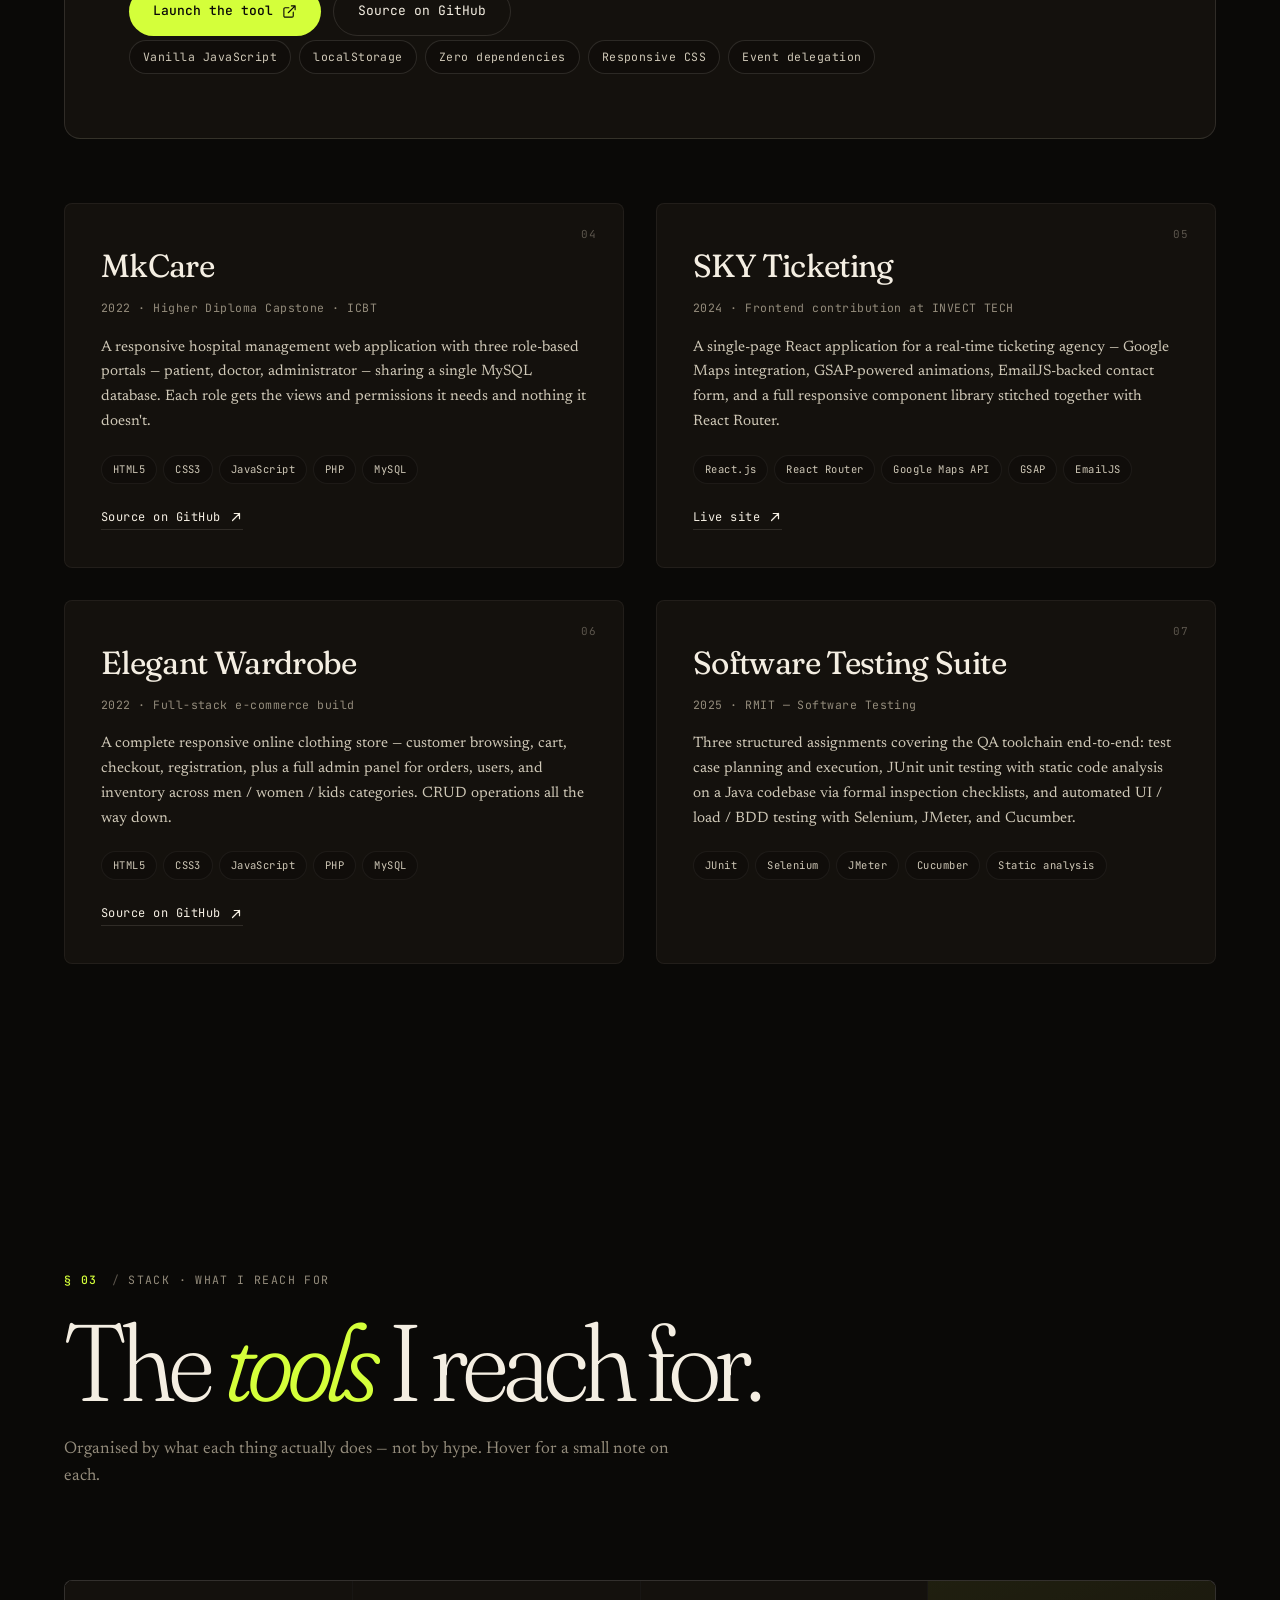
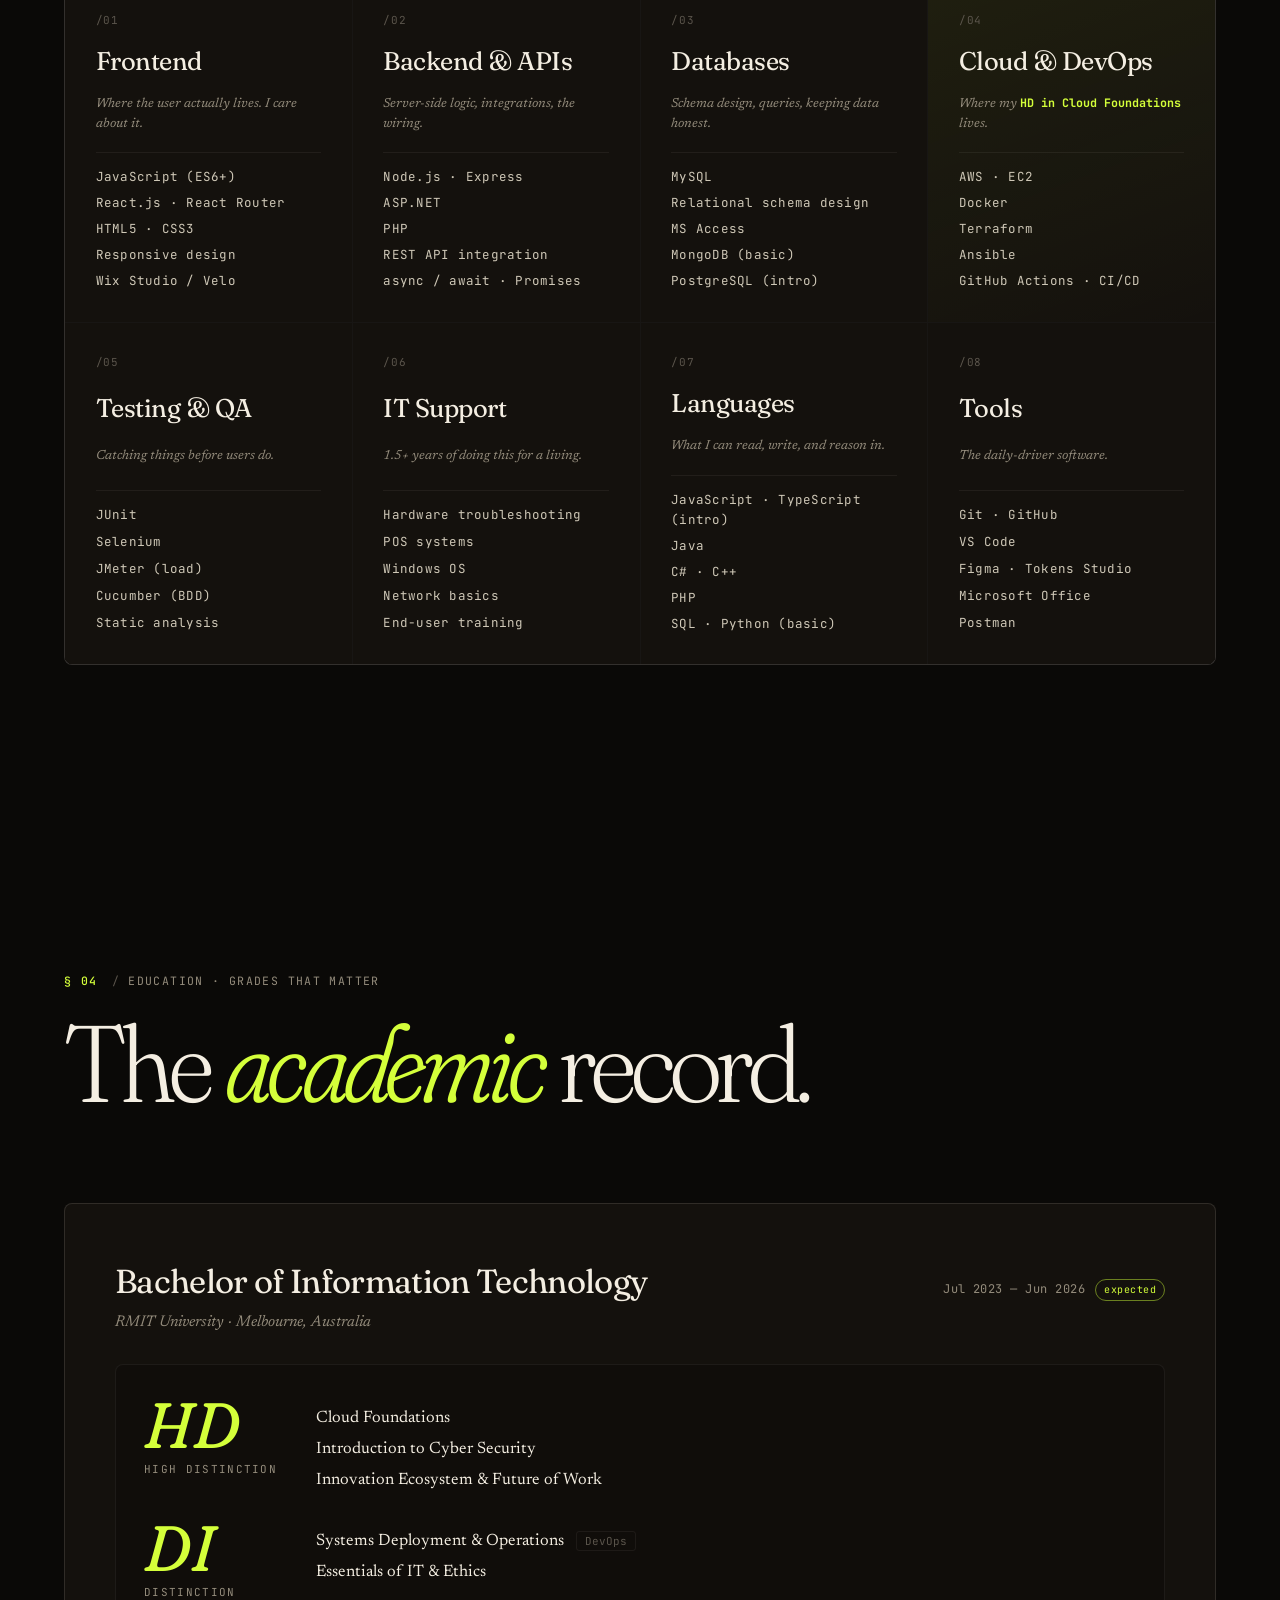
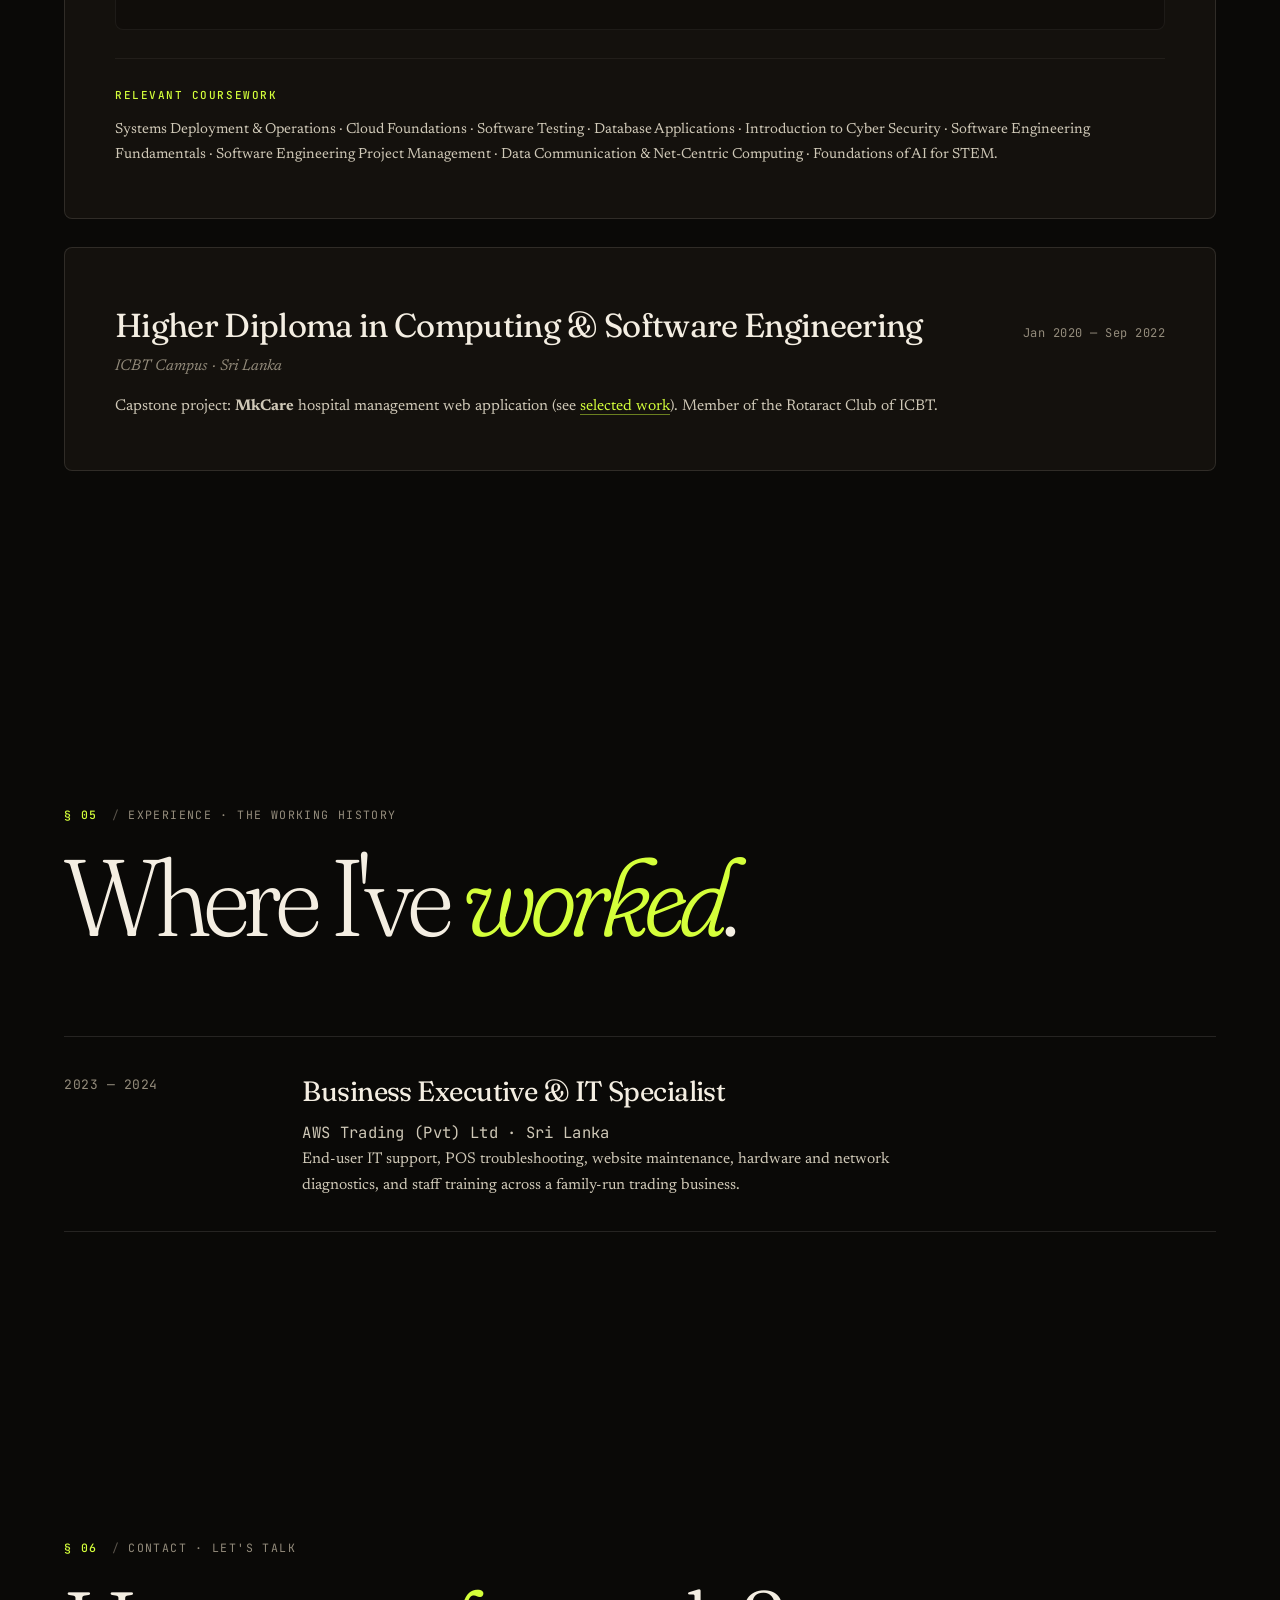
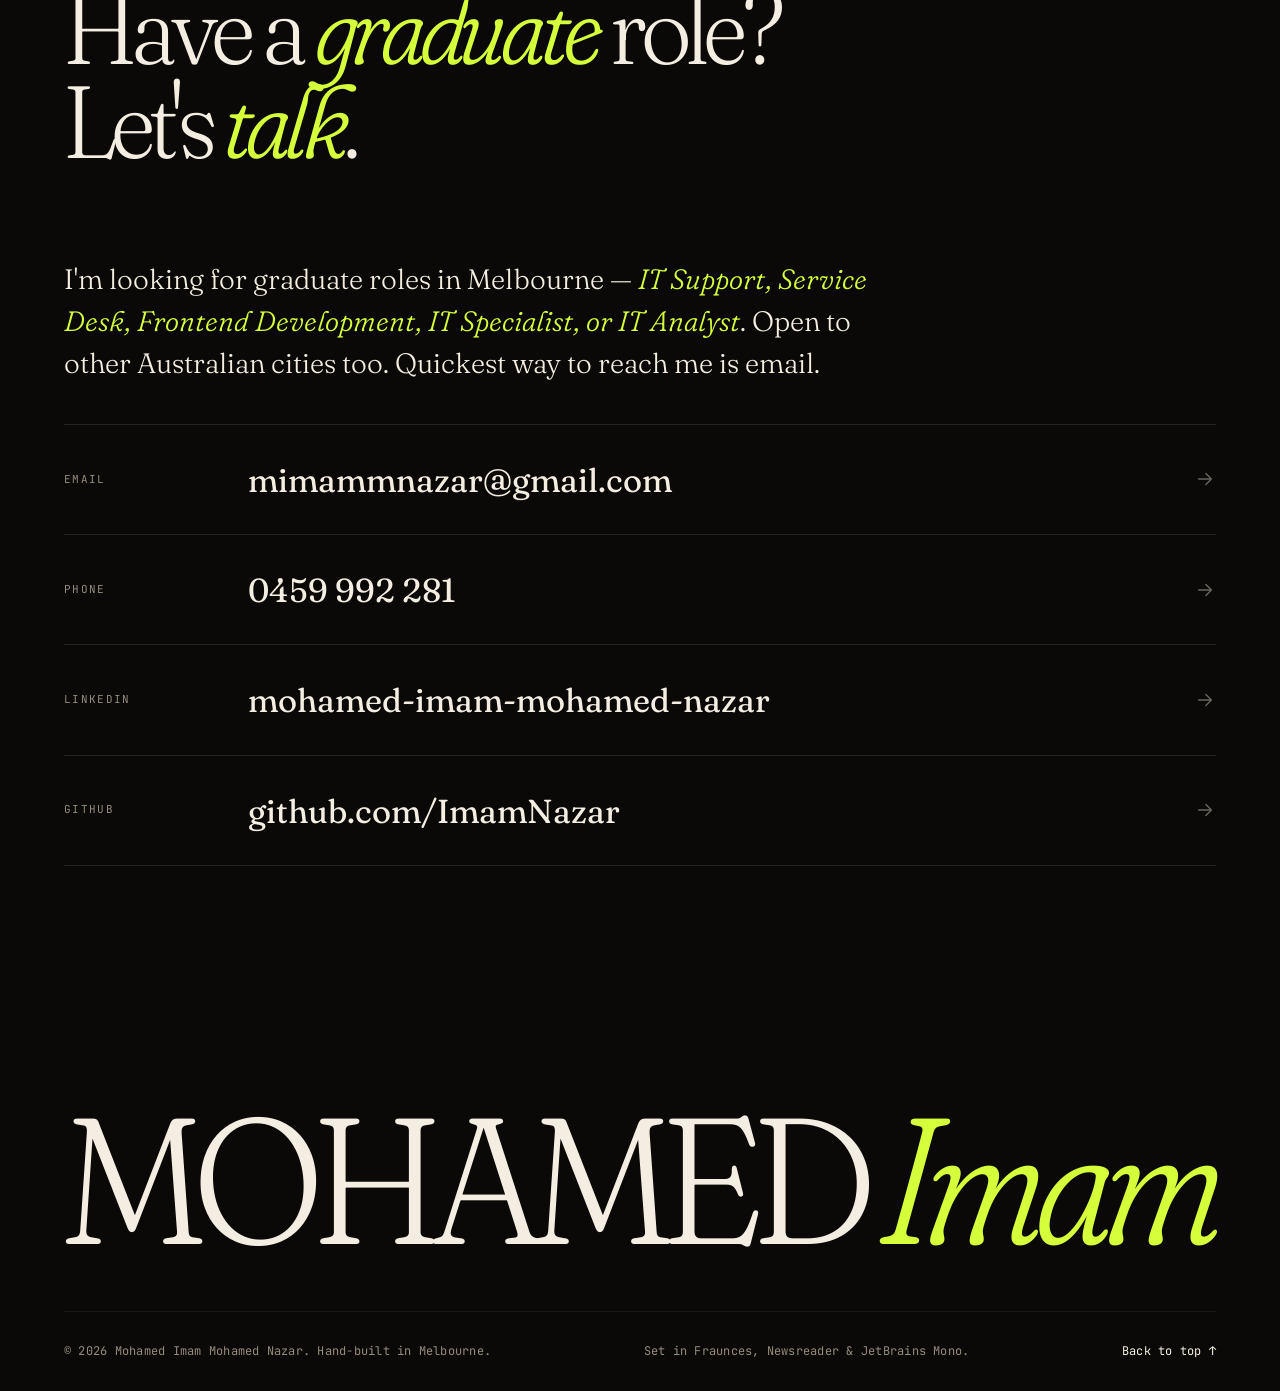
==== commit 2b6cfdaa: "Add files via upload" ====
--- a/index.html
+++ b/index.html
@@ -290,13 +290,13 @@
         <span class="section__label">Selected work · 2022 – 2026</span>
       </div>
       <h2 class="section__title">
-        <span data-reveal>Seven</span>
+        <span data-reveal>Eight</span>
         <span data-reveal>things</span>
         <span data-reveal>I've</span>
         <span data-reveal><em>built</em>.</span>
       </h2>
       <p class="section__lede" data-reveal>
-        Most recent first. The first three are full case studies — one of them a live tool you can use
+        Most recent first. The first four are full case studies — one of them a live tool you can use
         right now. Stacks listed honestly — links to live sites or source where available.
       </p>
     </div>
@@ -478,10 +478,134 @@
       </ul>
     </article>
 
-    <!-- ─────────────  Featured: Grad Job Tracker (LIVE)  ───────────── -->
+    <!-- ─────────────  Featured case study #3: AWS Cloud Infrastructure  ───────────── -->
     <article class="case" data-reveal>
       <header class="case__hdr">
         <div class="case__index">03</div>
+        <span class="case__tag"><span></span>Featured case study</span>
+        <h3 class="case__title">
+          <span>AWS Cloud</span>
+          <span><em>Infrastructure Build</em></span>
+        </h3>
+        <div class="case__meta">
+          <span>2024</span><i></i>
+          <span>RMIT — Cloud Foundations</span><i></i>
+          <span class="case__meta-pin case__meta-pin--gold">High Distinction</span>
+        </div>
+      </header>
+
+      <p class="case__summary">
+        A full production-shaped AWS environment, built by hand in the console — networking, Linux
+        servers, storage, databases, and an auto-scaling web tier. Not a tutorial follow-along: every
+        resource was provisioned, connected, secured, and verified end to end.
+      </p>
+
+      <div class="case__cols">
+        <div class="case__col">
+          <h4 class="case__h">The problem</h4>
+          <p>
+            Take a small business website running on a single server and re-platform it as a real cloud
+            deployment: isolated networking across multiple availability zones, a private link to an
+            on-premises network, encrypted traffic, durable storage, and a web tier that survives load
+            and instance failure — all reproducible from the console.
+          </p>
+        </div>
+        <div class="case__col">
+          <h4 class="case__h">The approach</h4>
+          <p>
+            Build it the way an operations team actually runs a data centre: network first, then compute,
+            then storage and data, then resilience. Lock each layer down with least-privilege security
+            groups and IAM, and prove every piece works before moving to the next.
+          </p>
+        </div>
+      </div>
+
+      <div class="case__doing">
+        <h4 class="case__h">What I did, specifically</h4>
+        <ol class="case__list">
+          <li>
+            <span class="case__lk">Network foundation</span>
+            <span class="case__lv">Built a VPC spanning three availability zones — three public and three private subnets, separate public/private route tables, an internet gateway and a NAT gateway, and security groups scoped to HTTP, HTTPS and SSH only.</span>
+          </li>
+          <li>
+            <span class="case__lk">Hybrid connectivity</span>
+            <span class="case__lv">Linked the private subnets to a simulated on-premises network (<code>192.168.10.0/24</code>) with a site-to-site VPN — customer gateway, virtual private gateway, and the routing to make the two networks talk.</span>
+          </li>
+          <li>
+            <span class="case__lk">Compute &amp; Linux</span>
+            <span class="case__lv">Launched Linux EC2 instances via user-data (Apache + MariaDB + PHP), assigned a persistent Elastic IP, connected over SSH, and verified the web and PHP stack from the command line.</span>
+          </li>
+          <li>
+            <span class="case__lk">TLS &amp; hardening</span>
+            <span class="case__lv">Generated a private key and CSR with <code>openssl</code>, issued a self-signed certificate, enabled <code>mod_ssl</code>, configured an Apache SSL virtual host, and confirmed HTTPS served correctly.</span>
+          </li>
+          <li>
+            <span class="case__lk">Storage operations</span>
+            <span class="case__lv">Created, attached, formatted and mounted EBS volumes; took a snapshot, then restored and resized it onto a new volume; made mounts survive reboot via <code>fstab</code>; and shared an EFS file system across instances.</span>
+          </li>
+          <li>
+            <span class="case__lk">Serverless, S3 &amp; IAM</span>
+            <span class="case__lv">Hosted a static site on S3, wired a Lambda trigger that logs new-object types to CloudWatch, and gave EC2 private access to a second bucket through a VPC endpoint and IAM — no public exposure.</span>
+          </li>
+          <li>
+            <span class="case__lk">Databases</span>
+            <span class="case__lv">Stood up a Multi-AZ RDS MySQL instance and a DynamoDB table, querying the latter with PartiQL.</span>
+          </li>
+          <li>
+            <span class="case__lk">High availability</span>
+            <span class="case__lv">Fronted the app with an Elastic Load Balancer and a target group, then put it behind an Auto Scaling Group with launch templates and dynamic scaling policies — load-tested it to watch scale-out and scale-in events fire, with SNS notifications on each.</span>
+          </li>
+        </ol>
+      </div>
+
+      <div class="case__shots">
+        <figure class="shot">
+          <img src="assets/images/aws/vpc-resource-map.png" alt="AWS VPC resource map: six subnets across three availability zones with public and private route tables" loading="lazy">
+          <figcaption>VPC — 6 subnets across 3 AZs, public/private routing</figcaption>
+        </figure>
+        <figure class="shot">
+          <img src="assets/images/aws/autoscaling-scale-out.png" alt="Auto Scaling Group activity history showing scale-out and scale-in events under load" loading="lazy">
+          <figcaption>Auto Scaling — scale-out / scale-in under load</figcaption>
+        </figure>
+        <figure class="shot">
+          <img src="assets/images/aws/ebs-snapshot-restore.png" alt="Restoring and resizing an EBS volume from a snapshot in the AWS console" loading="lazy">
+          <figcaption>EBS — volume restored &amp; resized from a snapshot</figcaption>
+        </figure>
+      </div>
+
+      <div class="case__lesson" data-reveal>
+        <span class="case__lesson-pin">What it taught me</span>
+        <p>
+          Most of what people call "cloud" is really networking and disciplined access control. The
+          compute is the easy part — the hours go into subnets, routing, security groups and IAM, and
+          that's exactly where a misconfiguration quietly breaks everything or quietly leaves a door open.
+          Watching an Auto Scaling Group add and drop instances on its own under load was the moment it
+          clicked: resilient infrastructure isn't a single big server, it's a system designed to lose
+          pieces and keep running.
+        </p>
+      </div>
+
+      <div class="case__numbers">
+        <div class="num"><span class="num__v">3</span><span class="num__l">Availability zones</span></div>
+        <div class="num"><span class="num__v">14</span><span class="num__l">AWS services, hands-on</span></div>
+        <div class="num"><span class="num__v">6</span><span class="num__l">Subnets routed</span></div>
+        <div class="num"><span class="num__v">HD</span><span class="num__l">Final grade</span></div>
+      </div>
+
+      <ul class="case__stack" role="list">
+        <li>AWS VPC · EC2</li>
+        <li>S3 · IAM · Lambda · CloudWatch</li>
+        <li>RDS · DynamoDB</li>
+        <li>EBS · EFS</li>
+        <li>ELB · Auto Scaling</li>
+        <li>Linux · Apache · openssl</li>
+      </ul>
+    </article>
+
+    <!-- ─────────────  Featured: Grad Job Tracker (LIVE)  ───────────── -->
+    <article class="case case--alt" data-reveal>
+      <header class="case__hdr">
+        <div class="case__index">04</div>
         <span class="case__tag"><span></span>Featured · live tool</span>
         <h3 class="case__title">
           <span>Grad Job</span>
--- a/assets/css/main.css
+++ b/assets/css/main.css
@@ -1117,9 +1117,40 @@
   color: var(--acc);
 }
 
+.case__shots {
+  display: grid;
+  grid-template-columns: repeat(3, 1fr);
+  gap: 14px;
+  margin: 36px 0;
+}
+.shot {
+  margin: 0;
+  border: 1px solid var(--line-mid);
+  border-radius: var(--r-md);
+  overflow: hidden;
+  background: var(--bg-card);
+}
+.shot img {
+  display: block;
+  width: 100%;
+  height: 168px;
+  object-fit: cover;
+  object-position: top left;
+  border-bottom: 1px solid var(--line);
+}
+.shot figcaption {
+  font-family: var(--mono);
+  font-size: 10.5px;
+  letter-spacing: 0.07em;
+  text-transform: uppercase;
+  color: var(--ink-mid);
+  padding: 11px 13px;
+}
+
 @media (max-width: 780px) {
   .case__cols { grid-template-columns: 1fr; }
   .case__numbers { grid-template-columns: repeat(2, 1fr); }
+  .case__shots { grid-template-columns: 1fr; }
   .case__list li { grid-template-columns: 1fr; gap: 6px; }
   .case__index { top: 24px; right: 28px; }
 }
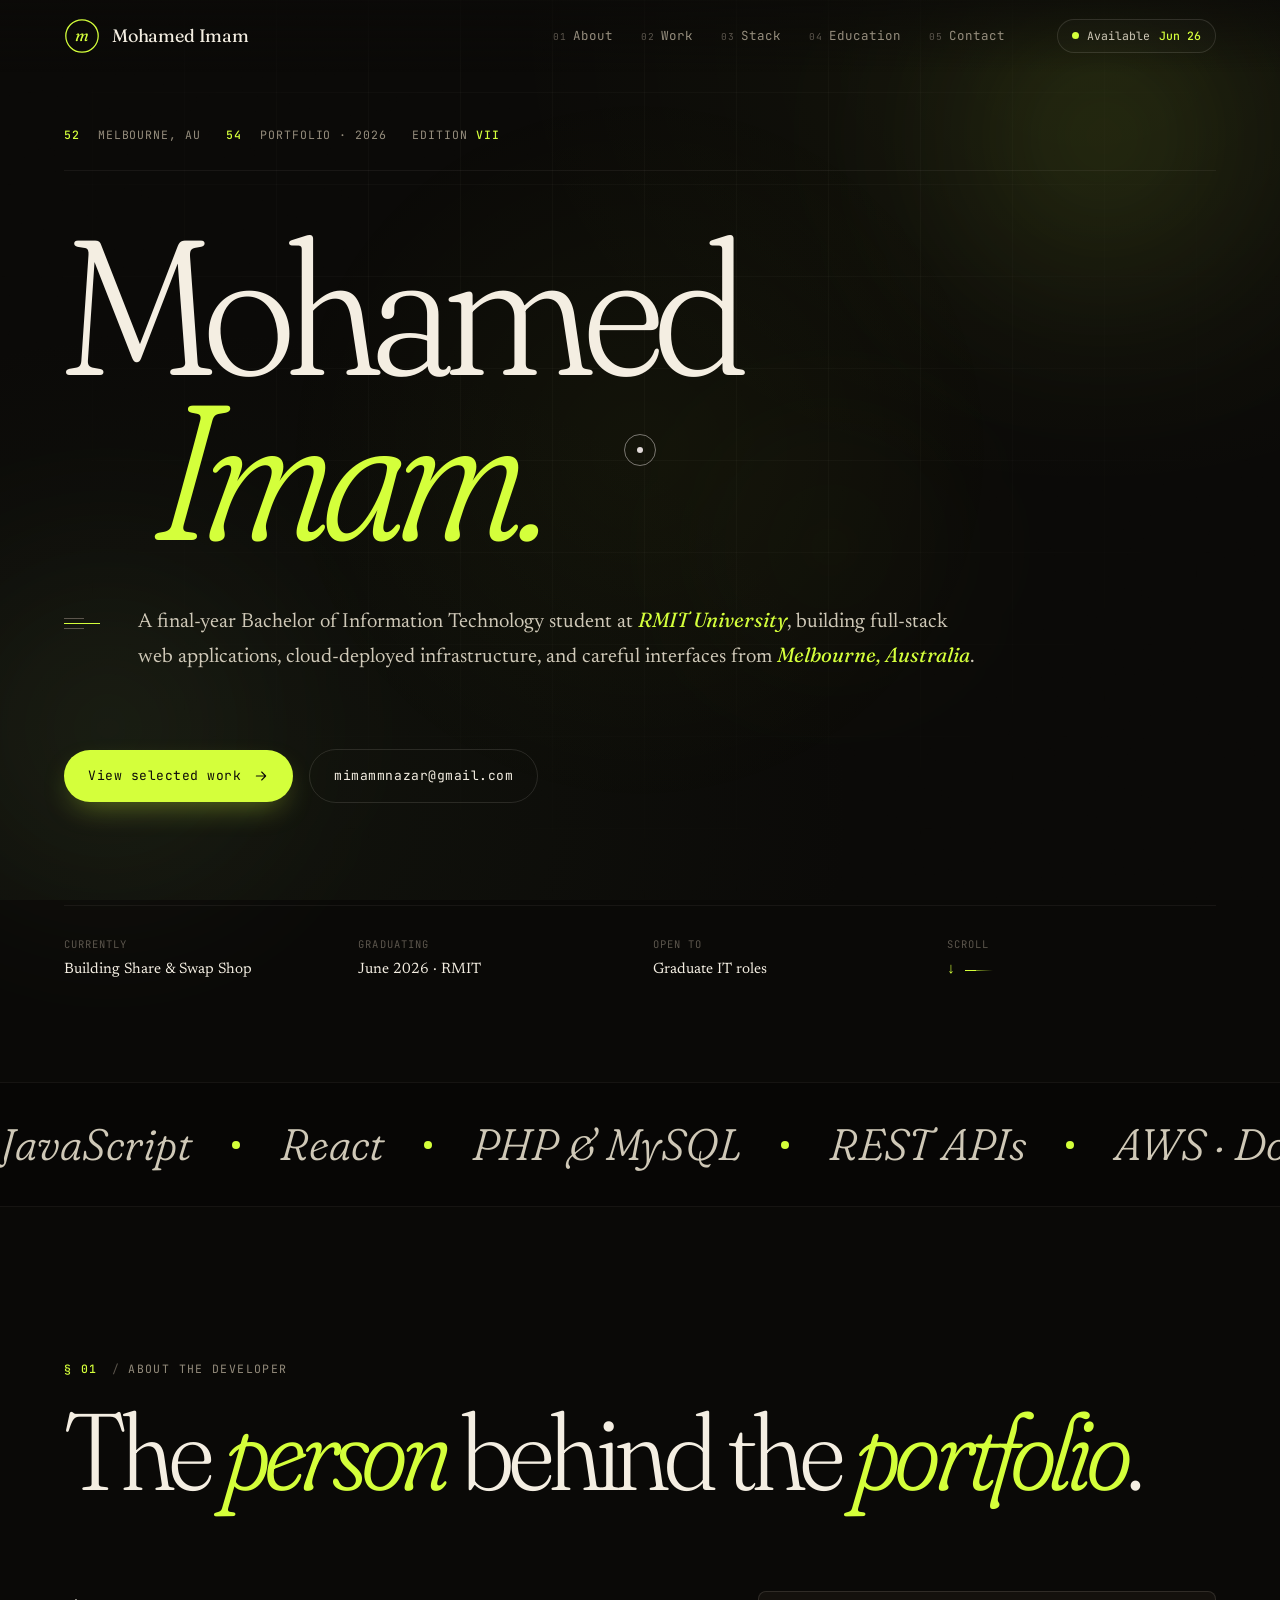
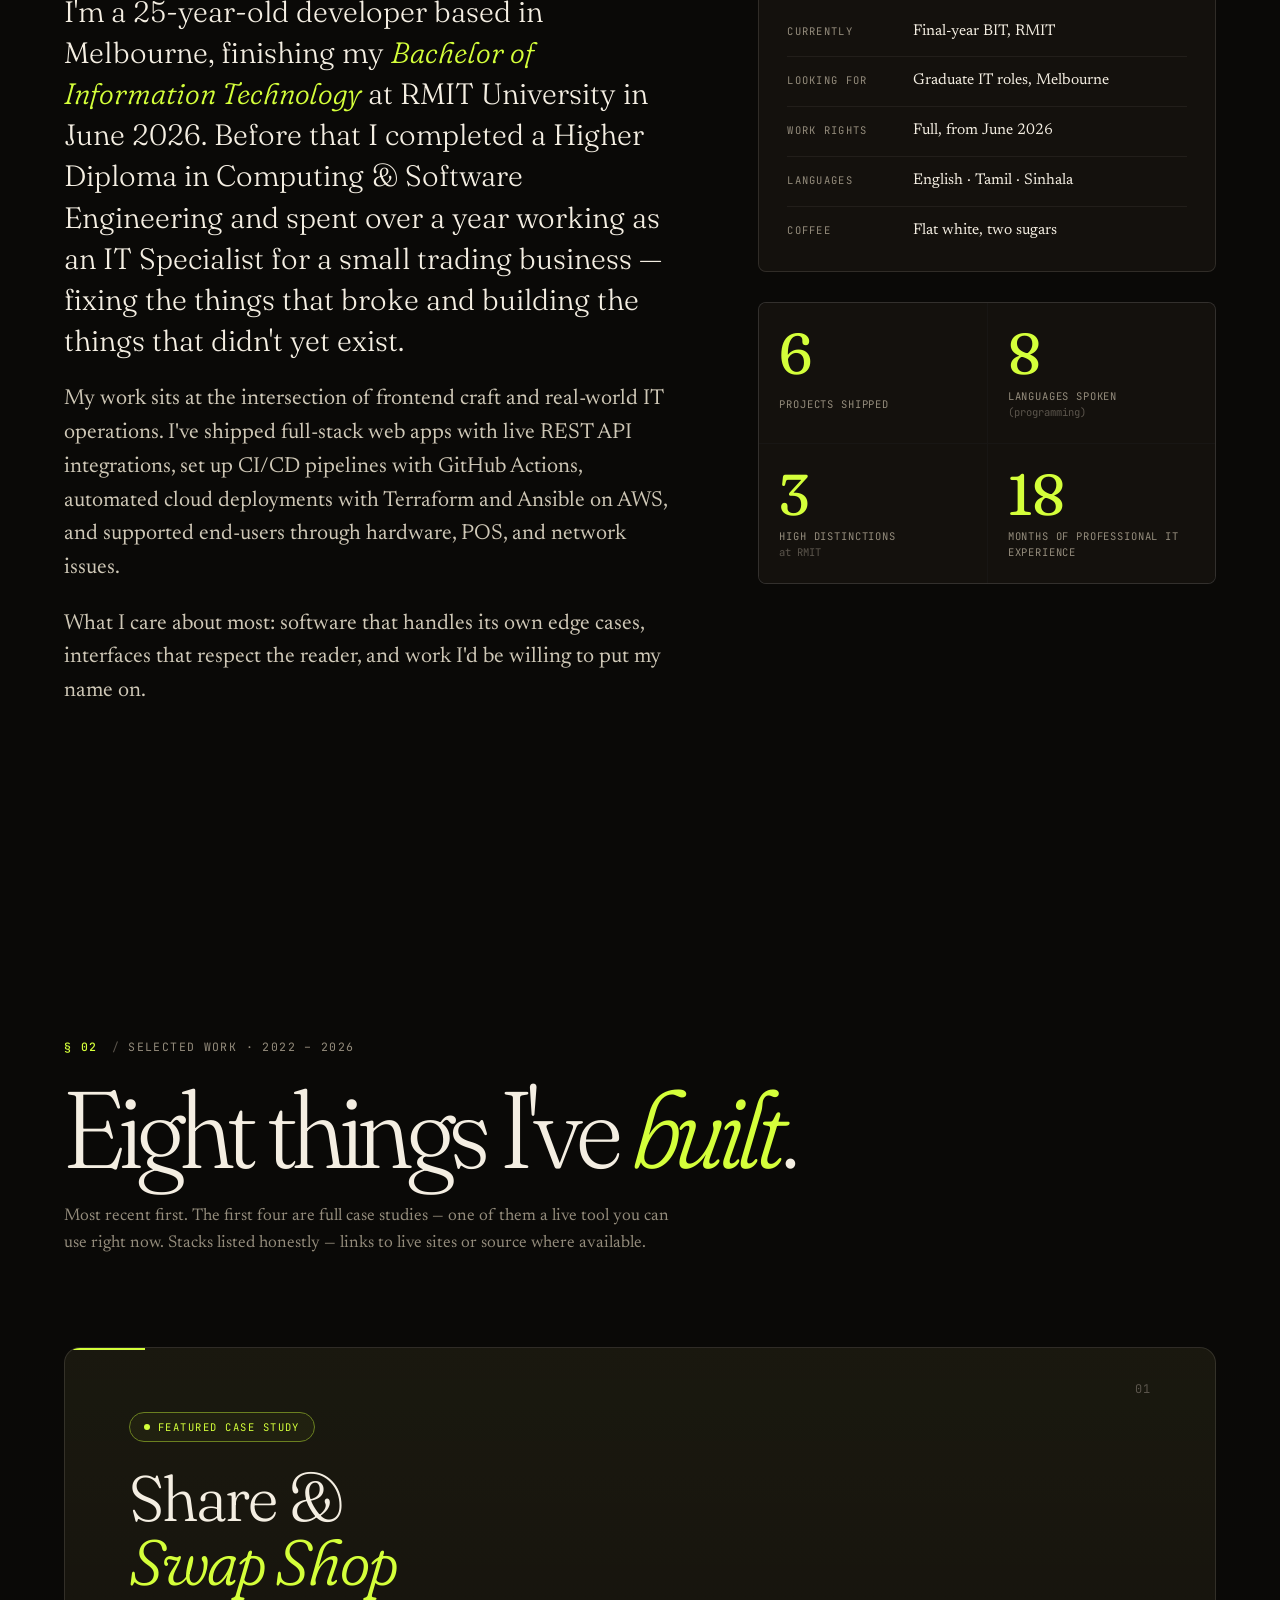
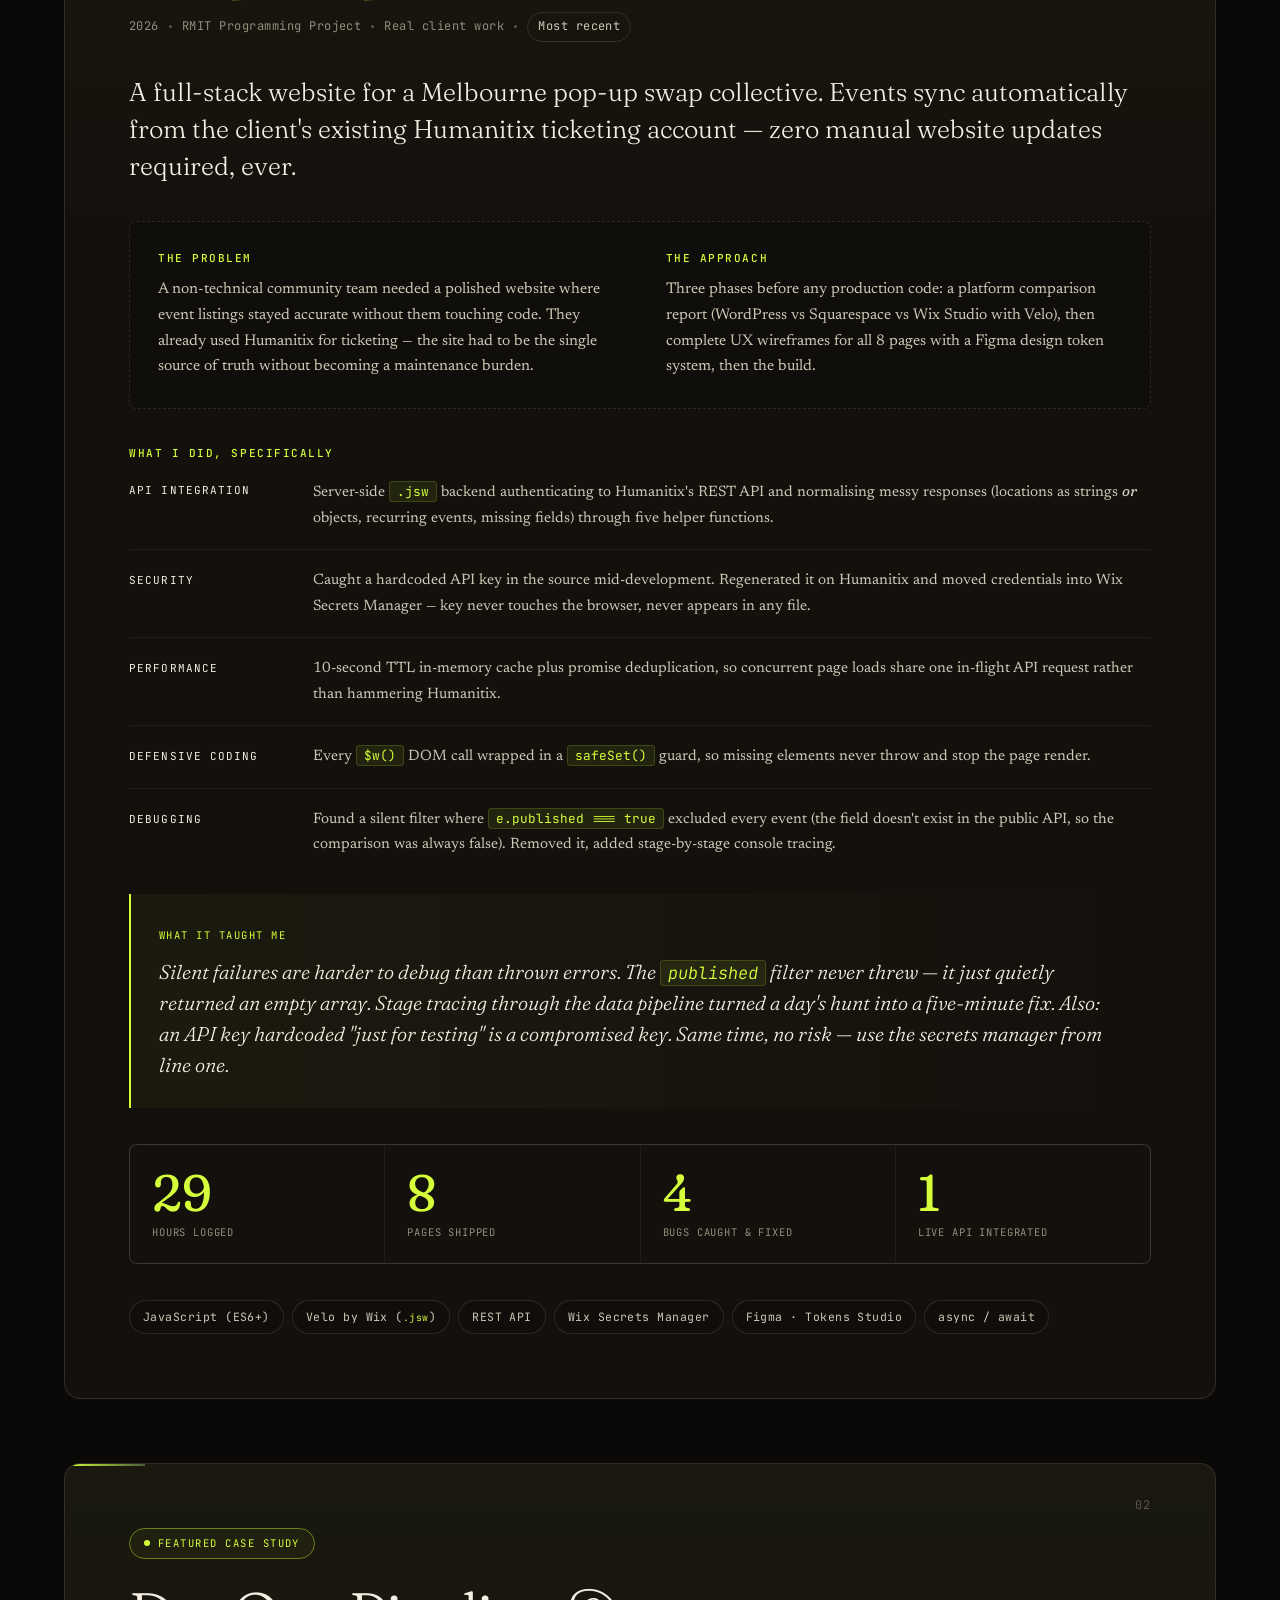
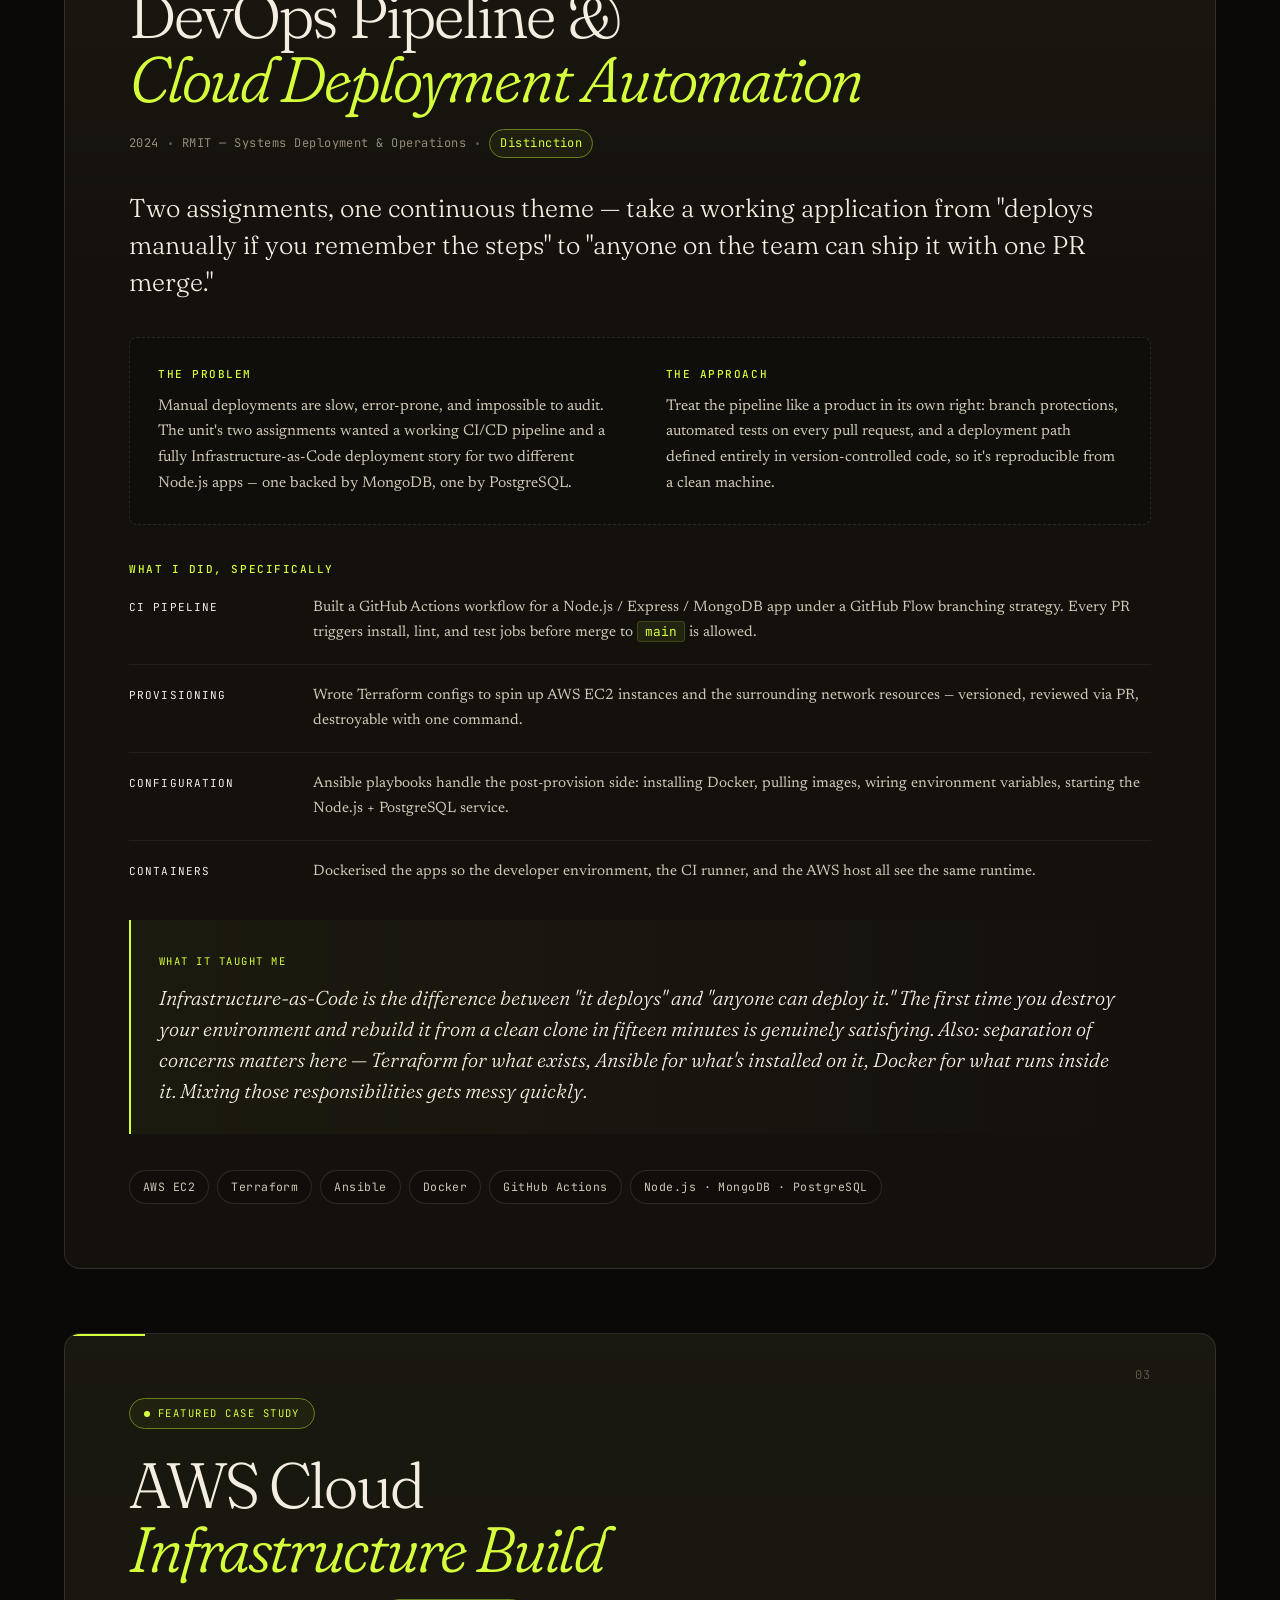
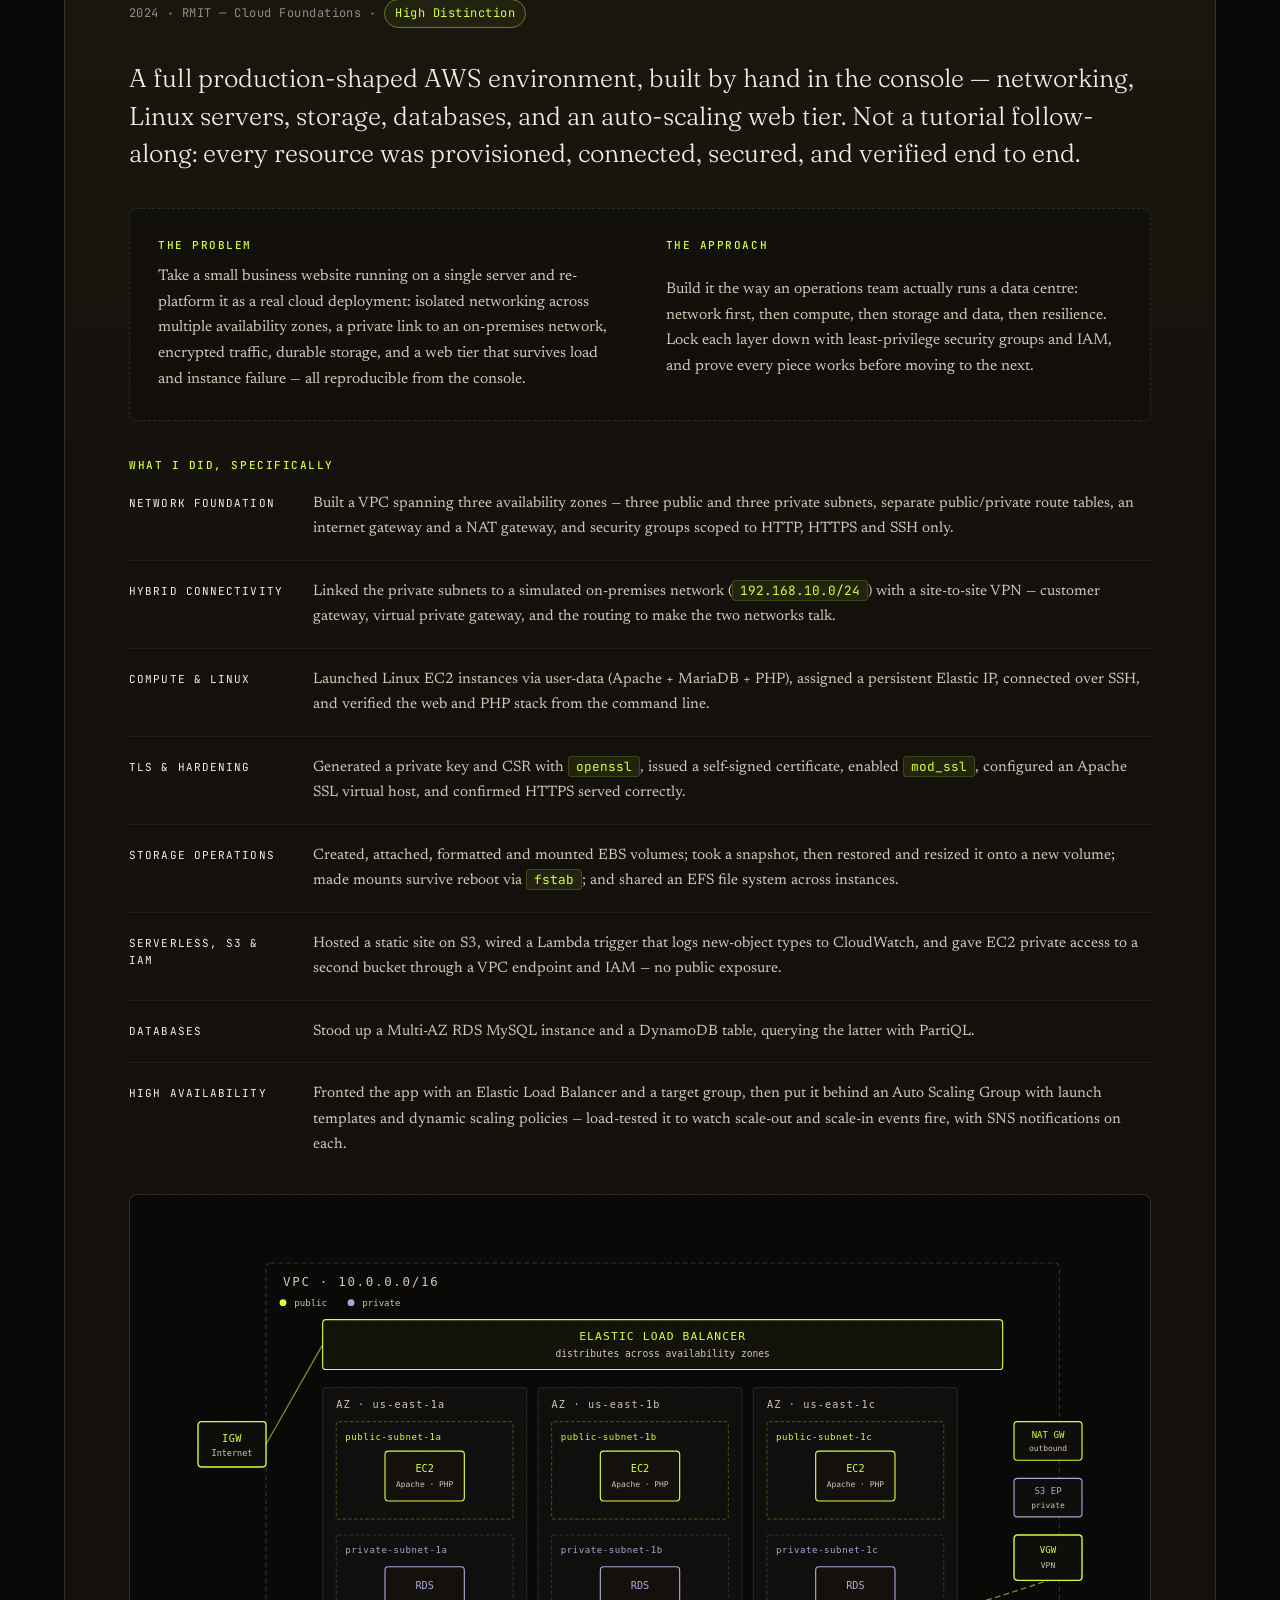
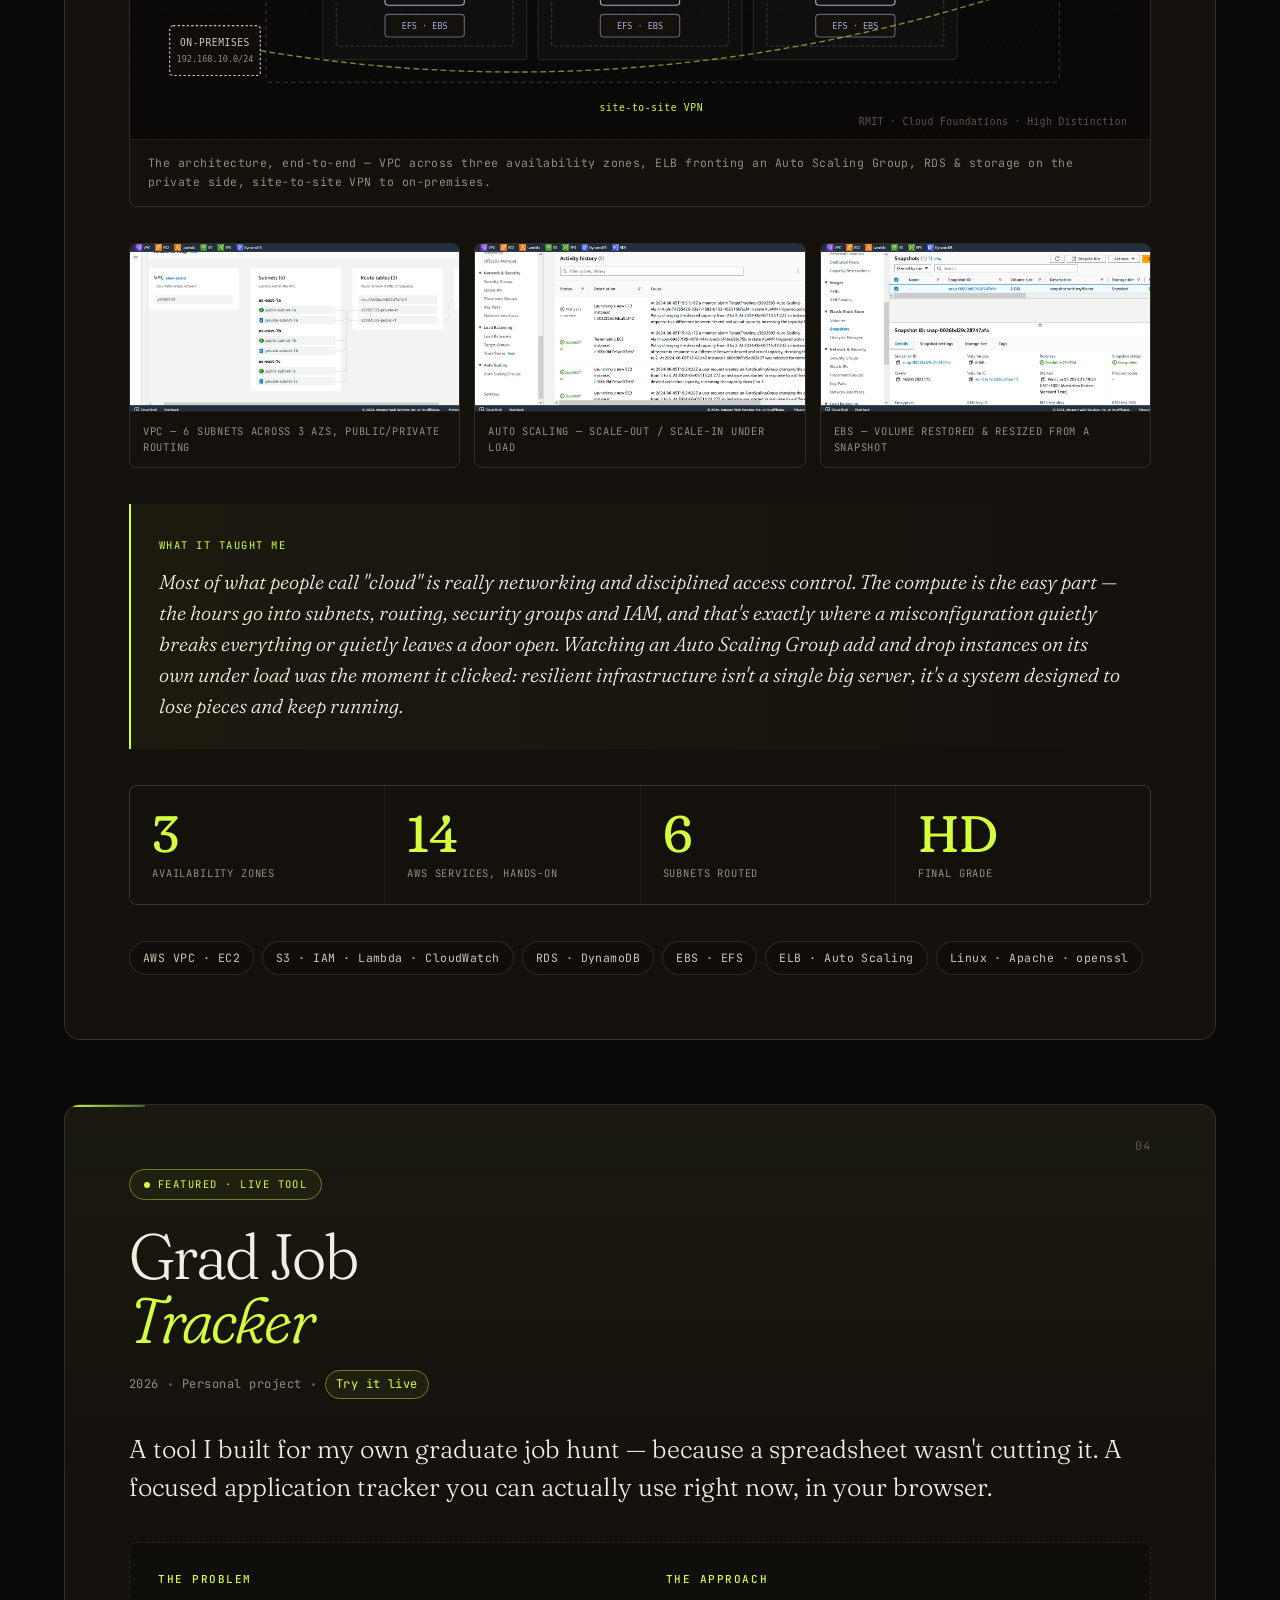
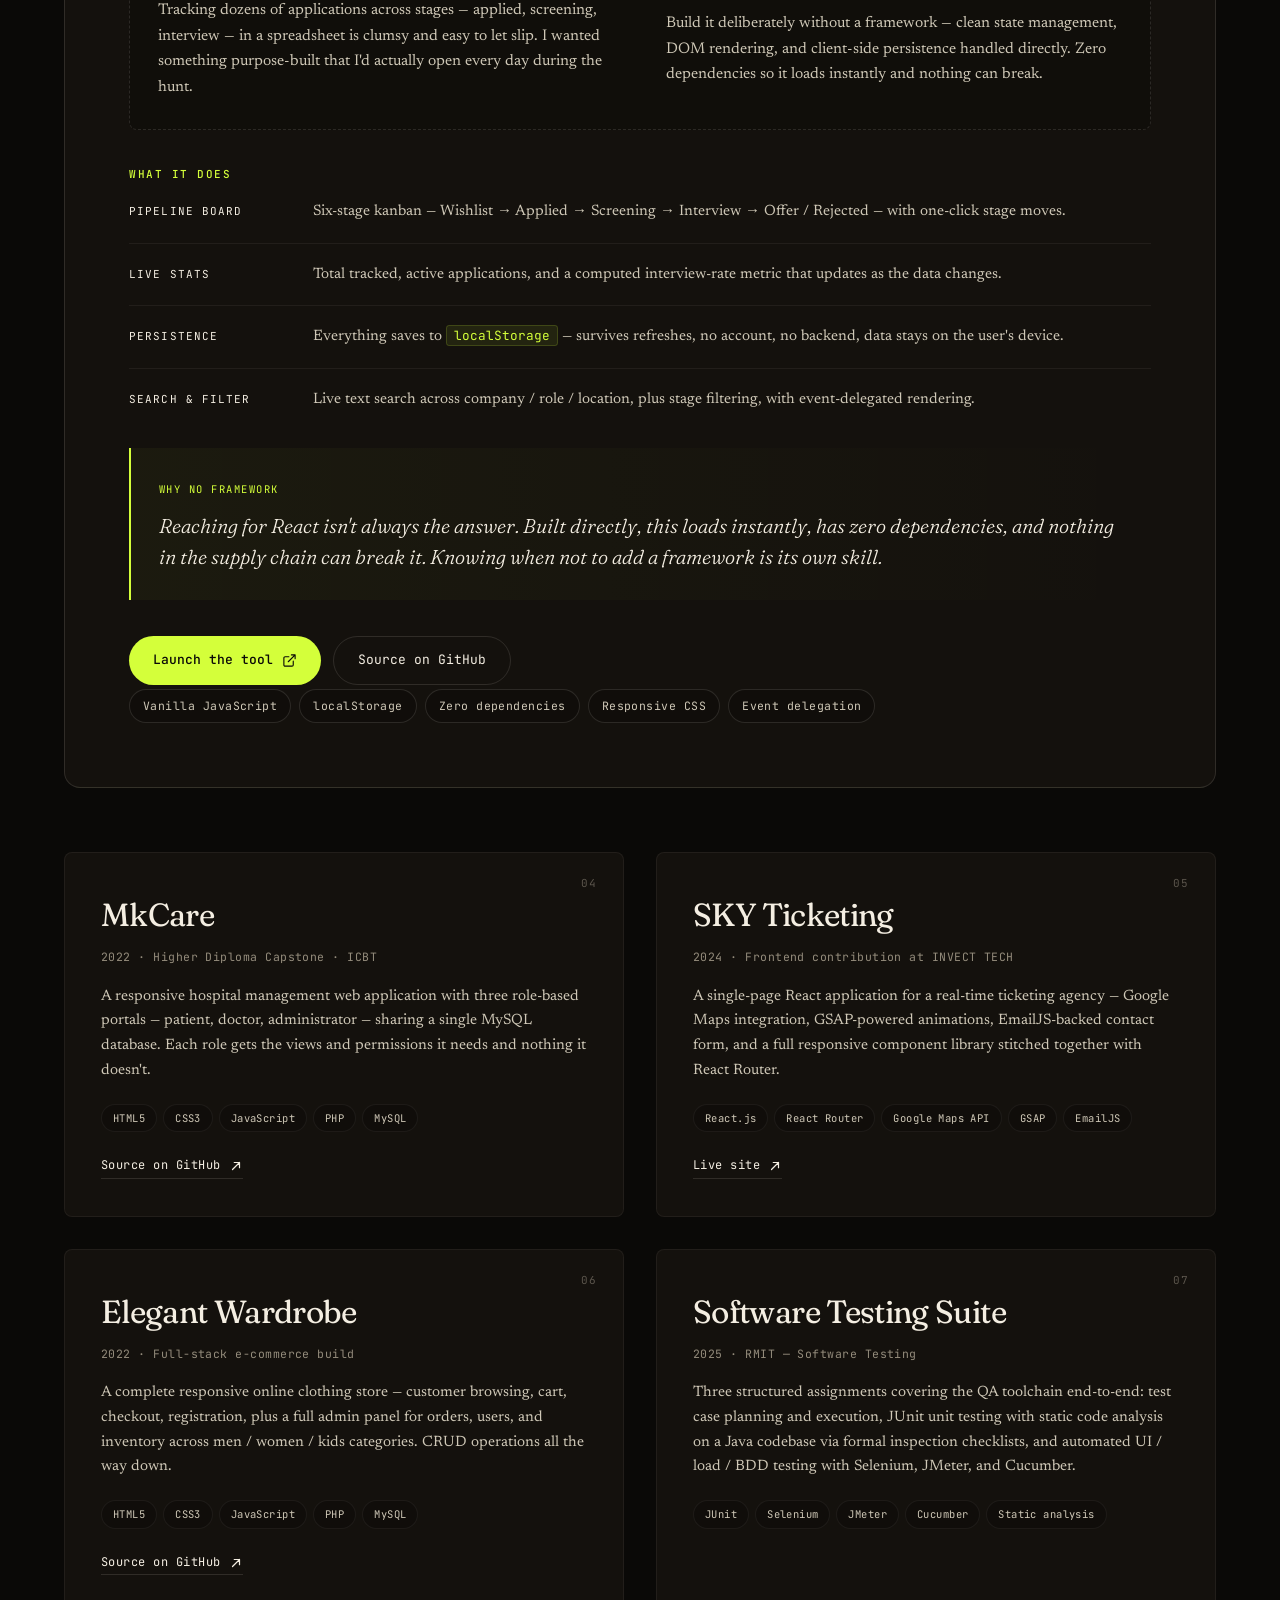
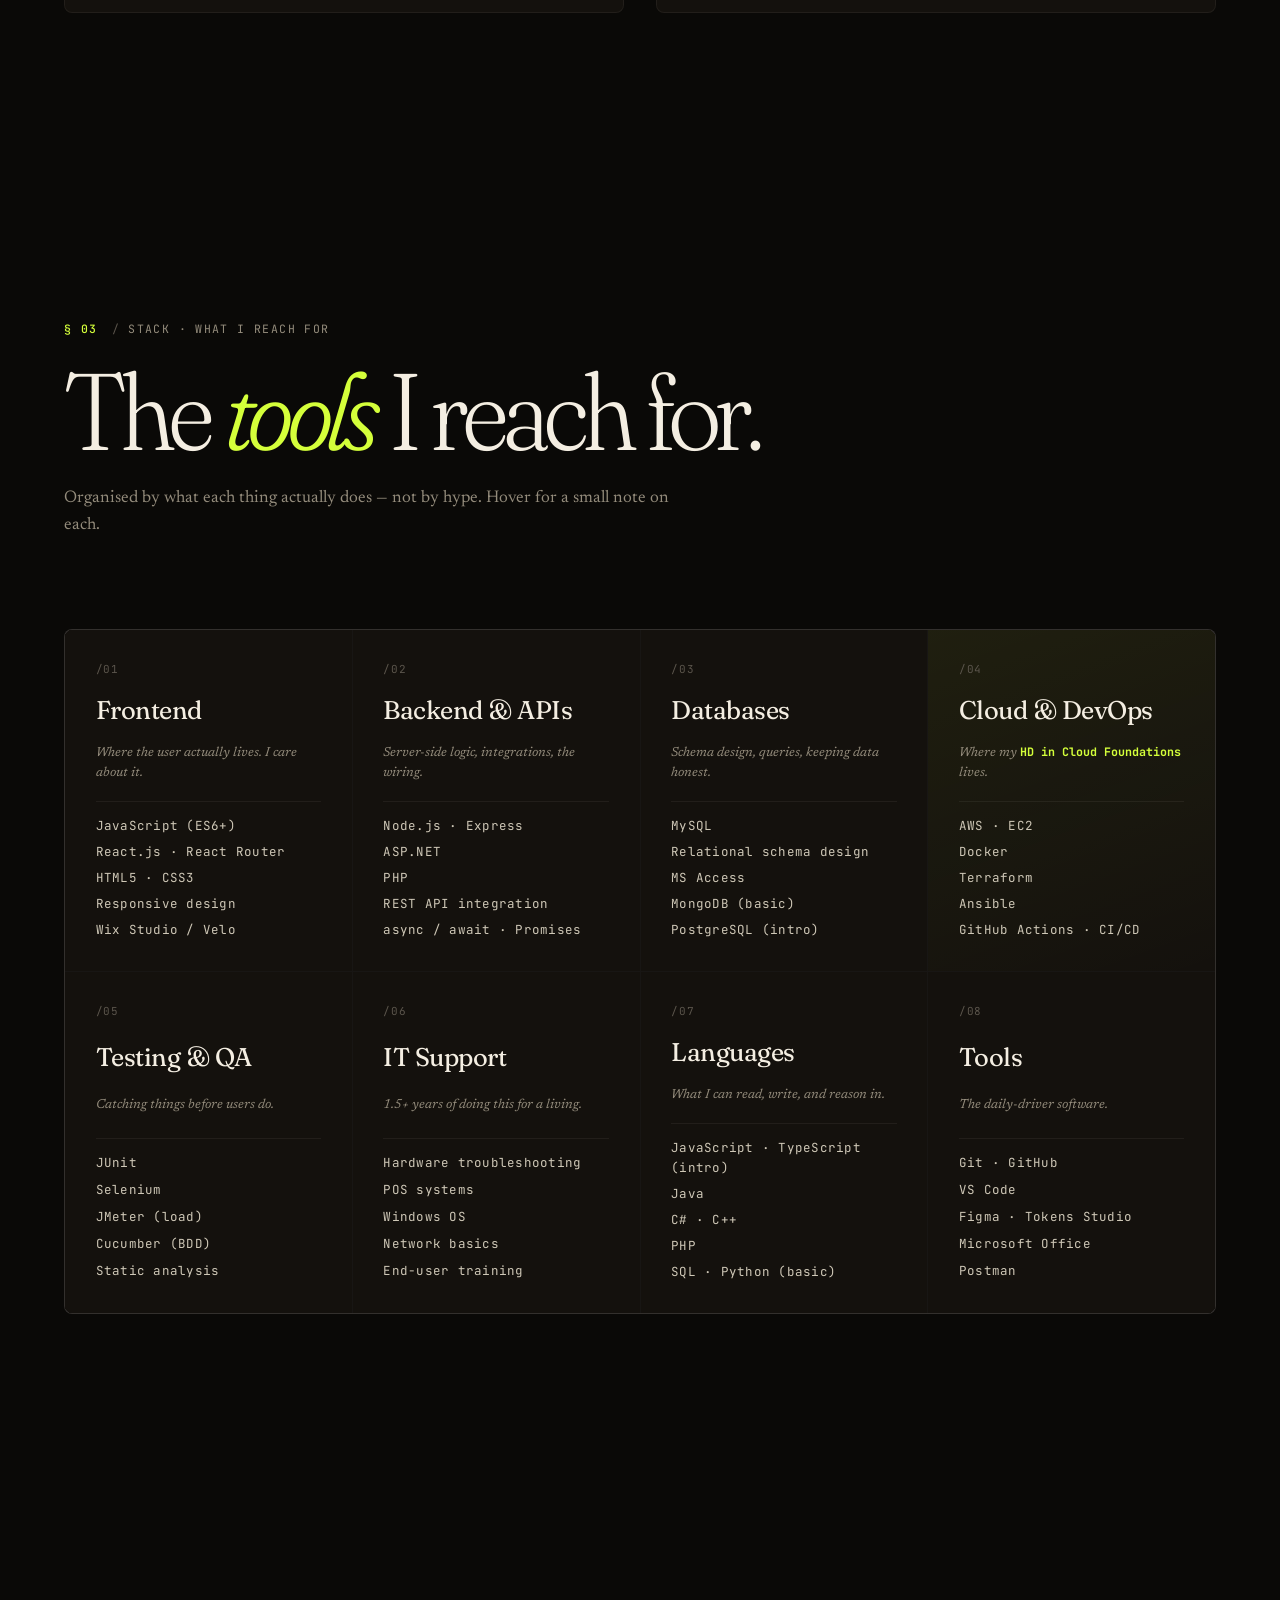
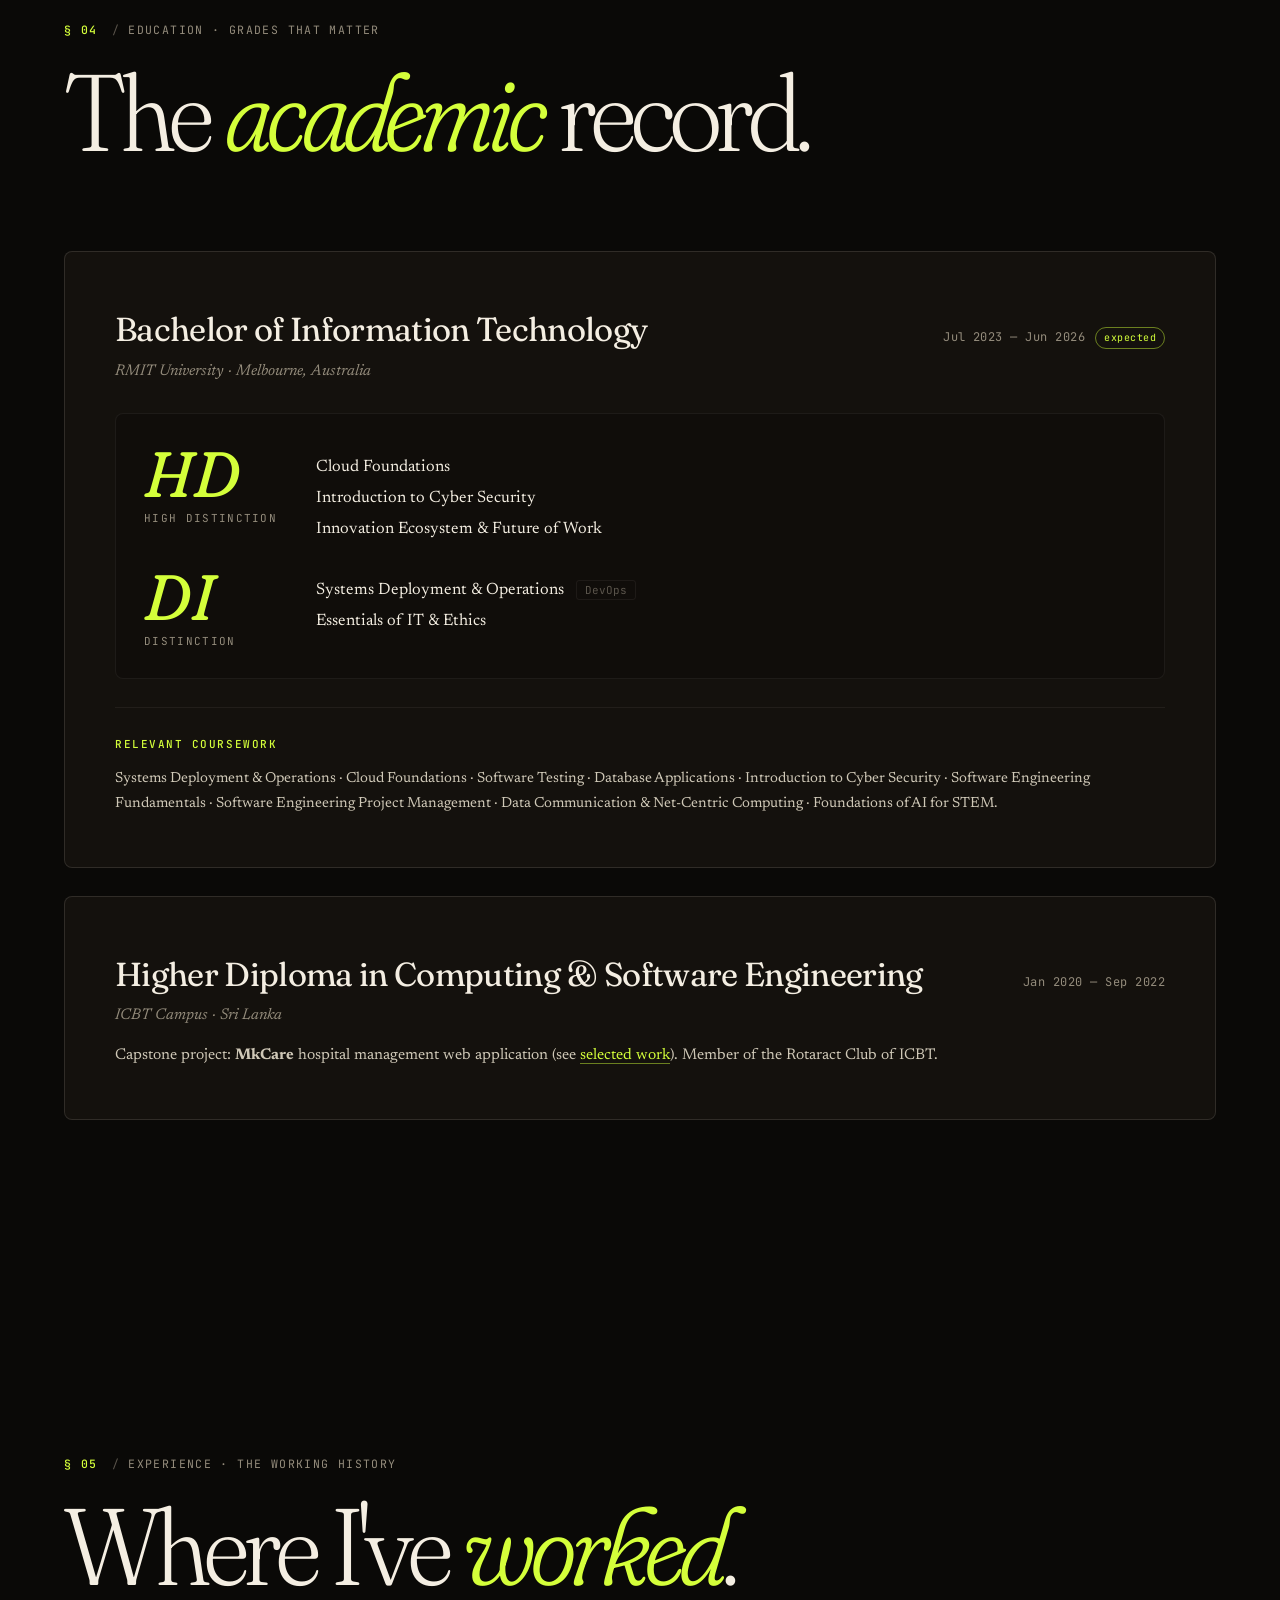
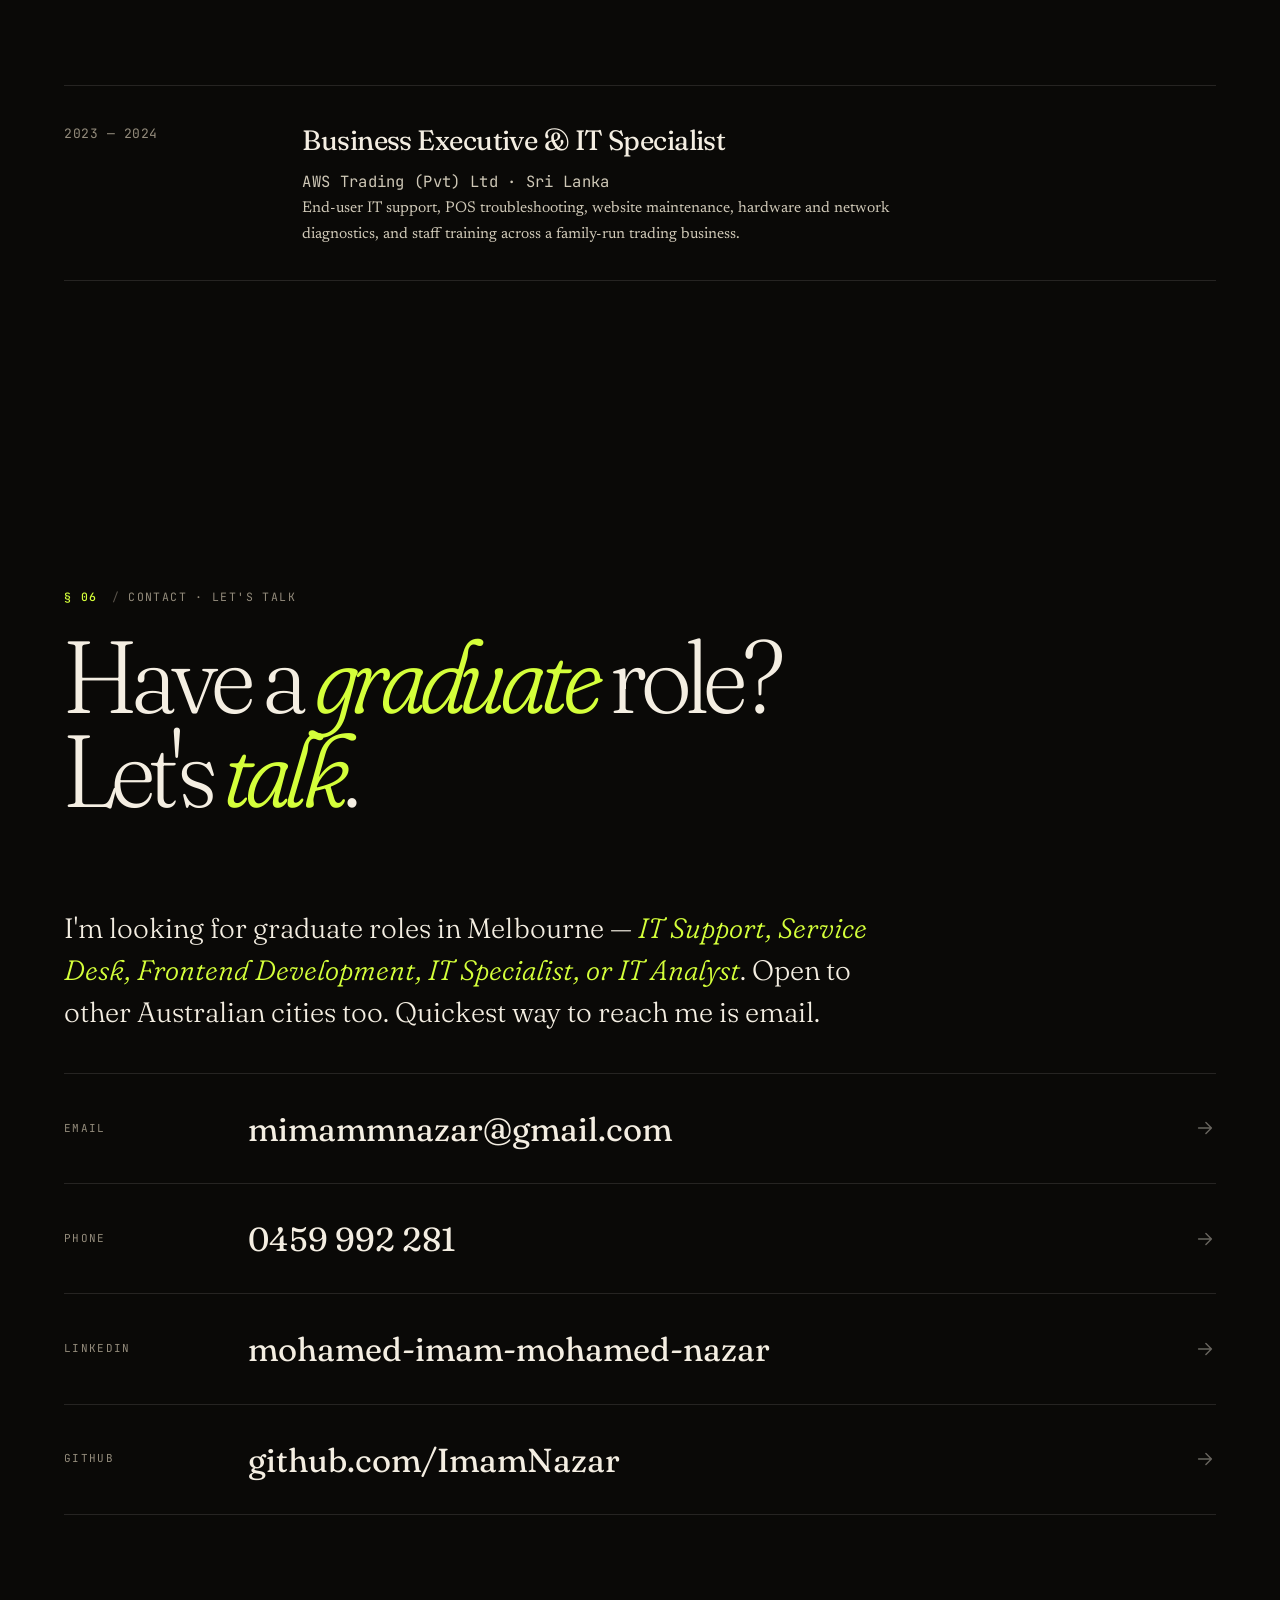
==== commit 9fcf0a15: "Add files via upload" ====
--- a/index.html
+++ b/index.html
@@ -557,6 +557,11 @@
           </li>
         </ol>
       </div>
+
+      <figure class="case__arch">
+        <img src="assets/images/aws/vpc-architecture.svg" alt="VPC architecture diagram showing a VPC across three availability zones with public and private subnets, an Elastic Load Balancer fronting EC2 instances, RDS in private subnets, an Internet Gateway, NAT Gateway, S3 VPC endpoint, and a site-to-site VPN connection to an on-premises network" loading="lazy">
+        <figcaption>The architecture, end-to-end — VPC across three availability zones, ELB fronting an Auto Scaling Group, RDS &amp; storage on the private side, site-to-site VPN to on-premises.</figcaption>
+      </figure>
 
       <div class="case__shots">
         <figure class="shot">
--- a/assets/css/main.css
+++ b/assets/css/main.css
@@ -1123,6 +1123,28 @@
   gap: 14px;
   margin: 36px 0;
 }
+
+.case__arch {
+  margin: 36px 0;
+  border: 1px solid var(--line-mid);
+  border-radius: var(--r-md);
+  overflow: hidden;
+  background: var(--bg-card);
+}
+.case__arch img {
+  display: block;
+  width: 100%;
+  height: auto;
+  border-bottom: 1px solid var(--line);
+}
+.case__arch figcaption {
+  font-family: var(--mono);
+  font-size: 11.5px;
+  letter-spacing: 0.04em;
+  color: var(--ink-mid);
+  padding: 14px 18px;
+  line-height: 1.65;
+}
 .shot {
   margin: 0;
   border: 1px solid var(--line-mid);
